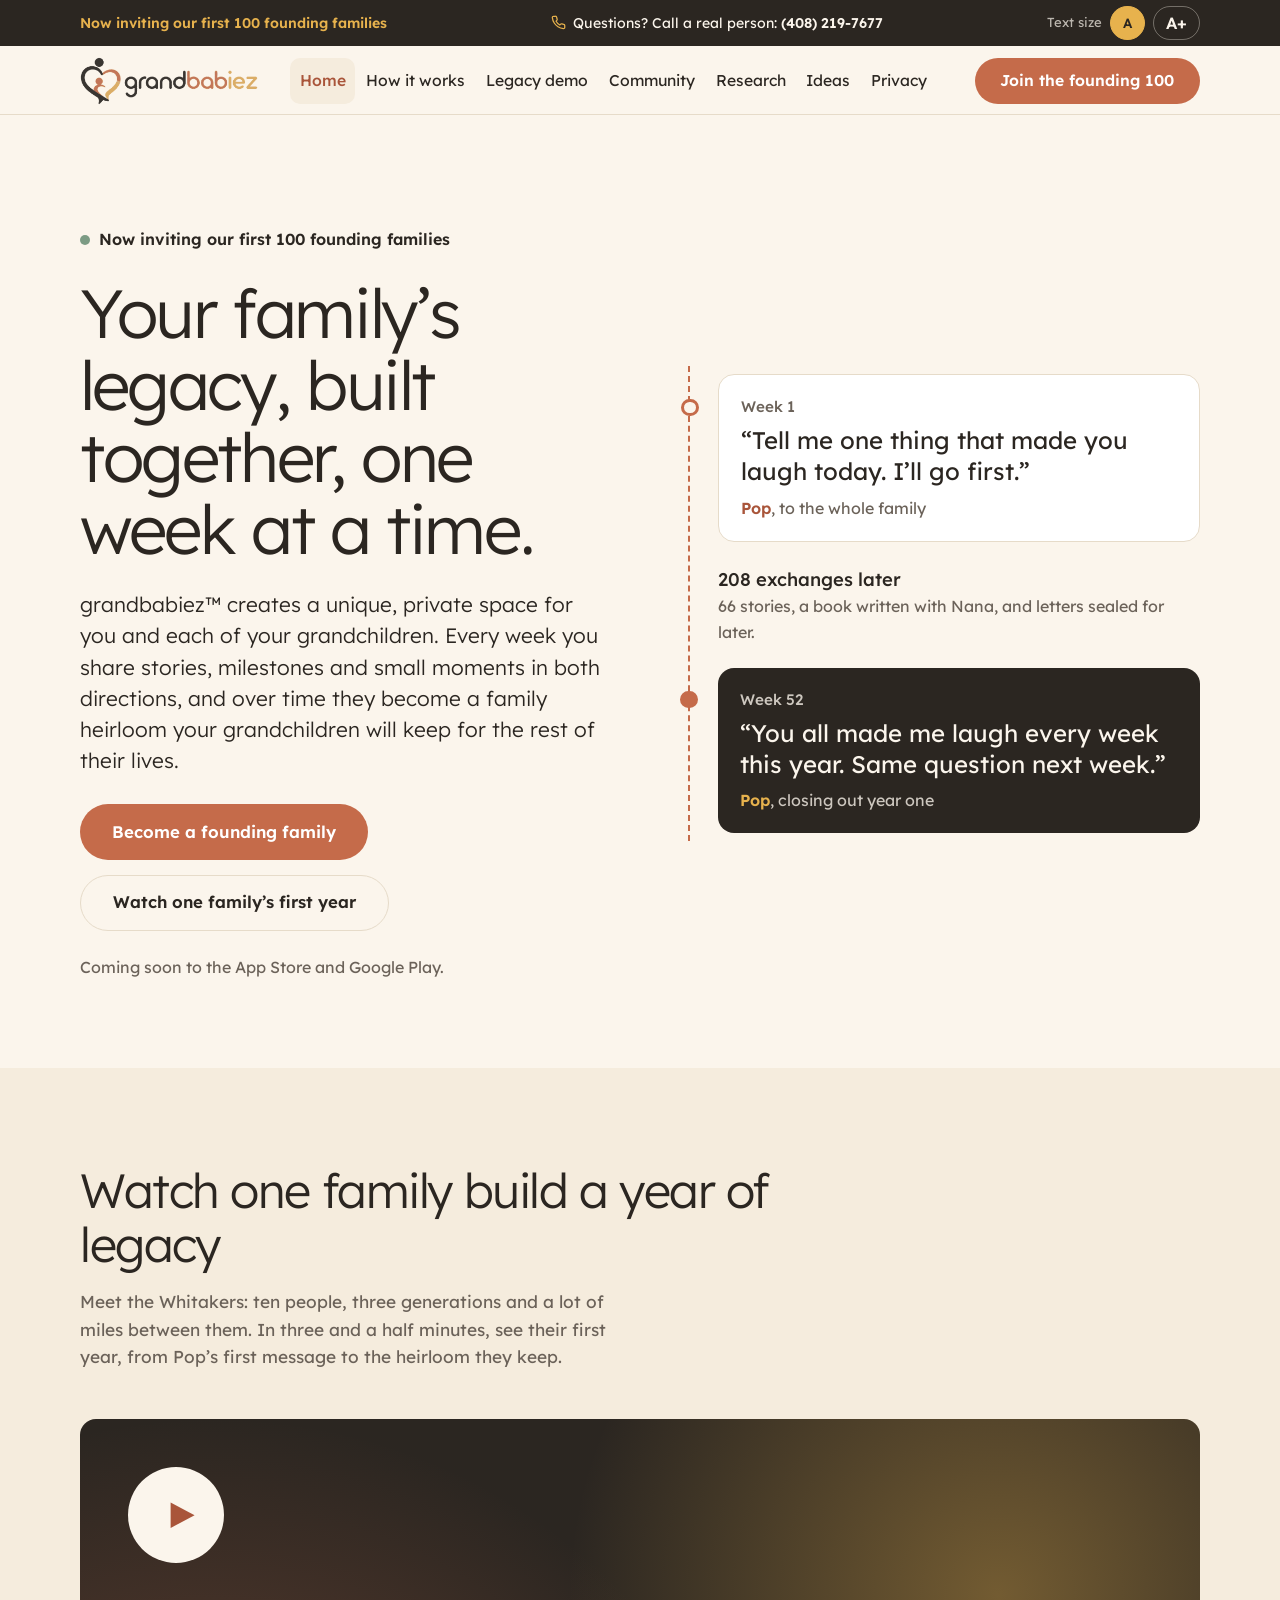
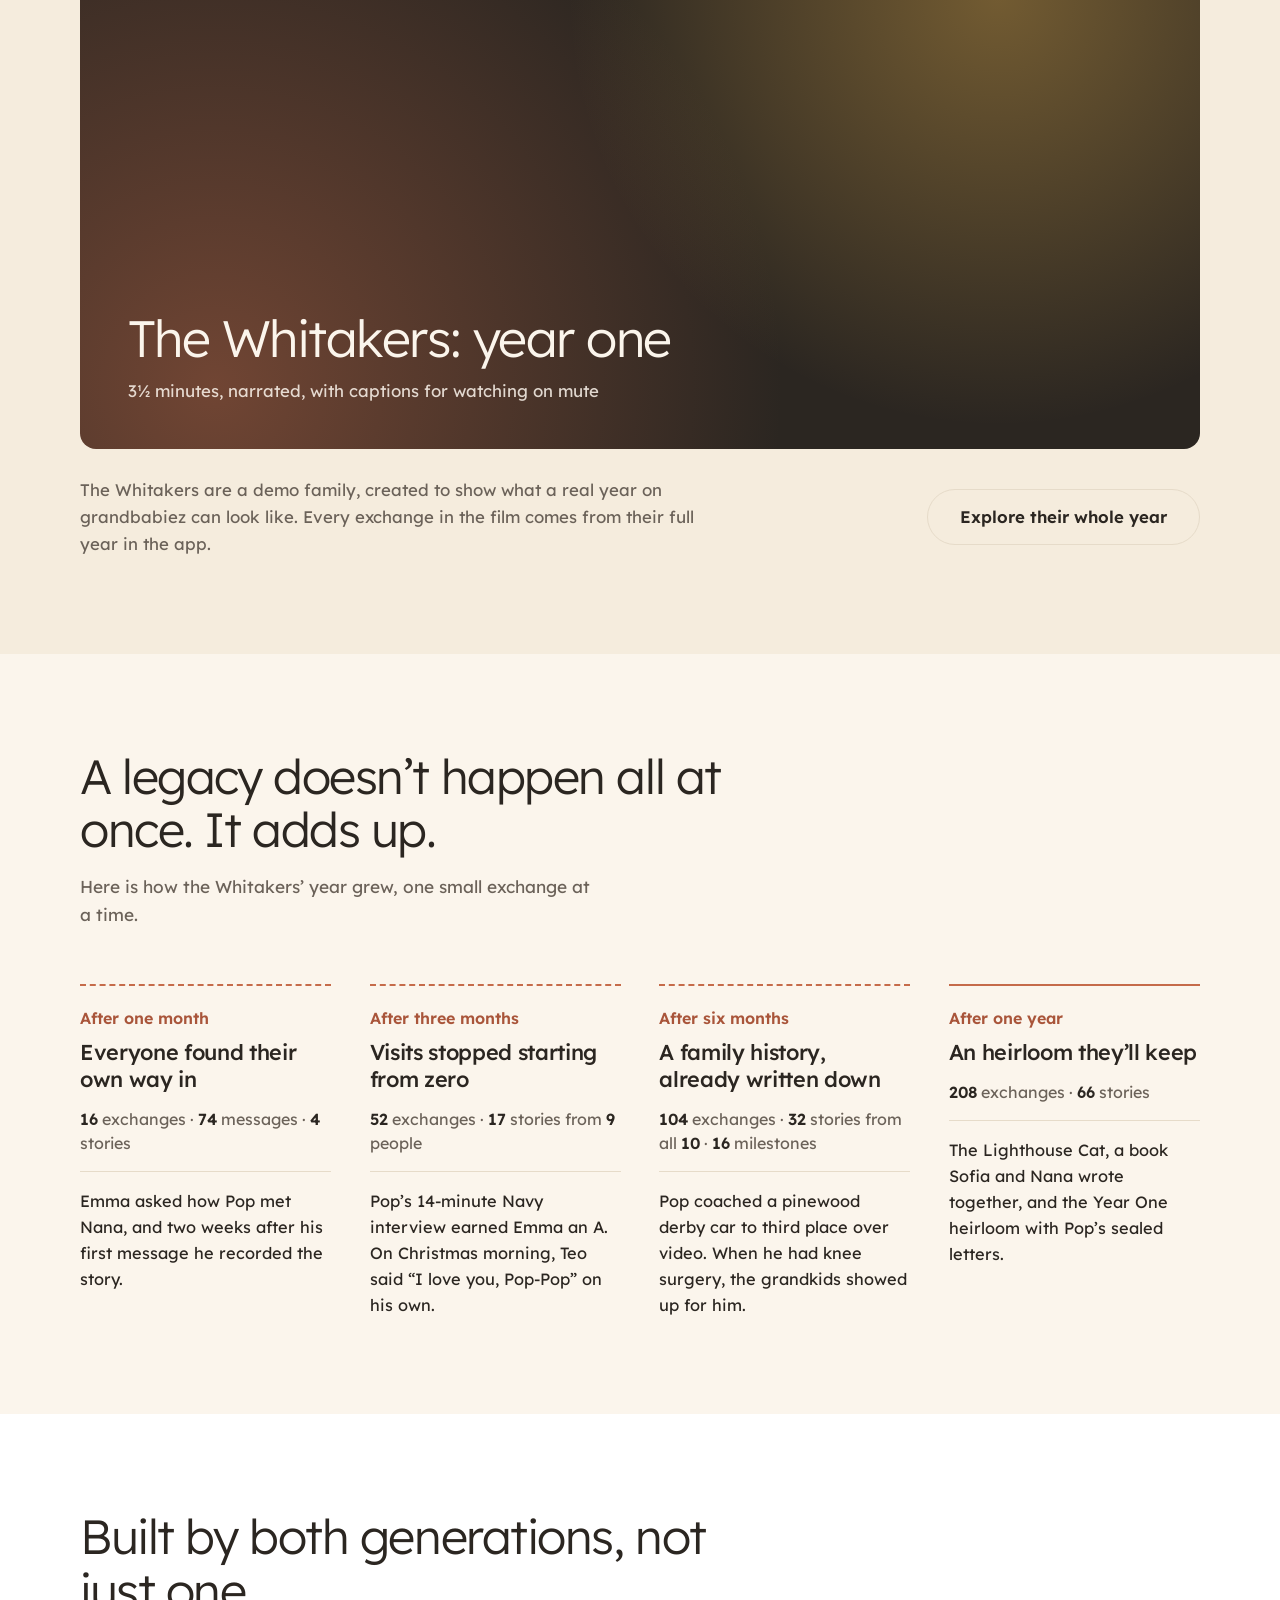
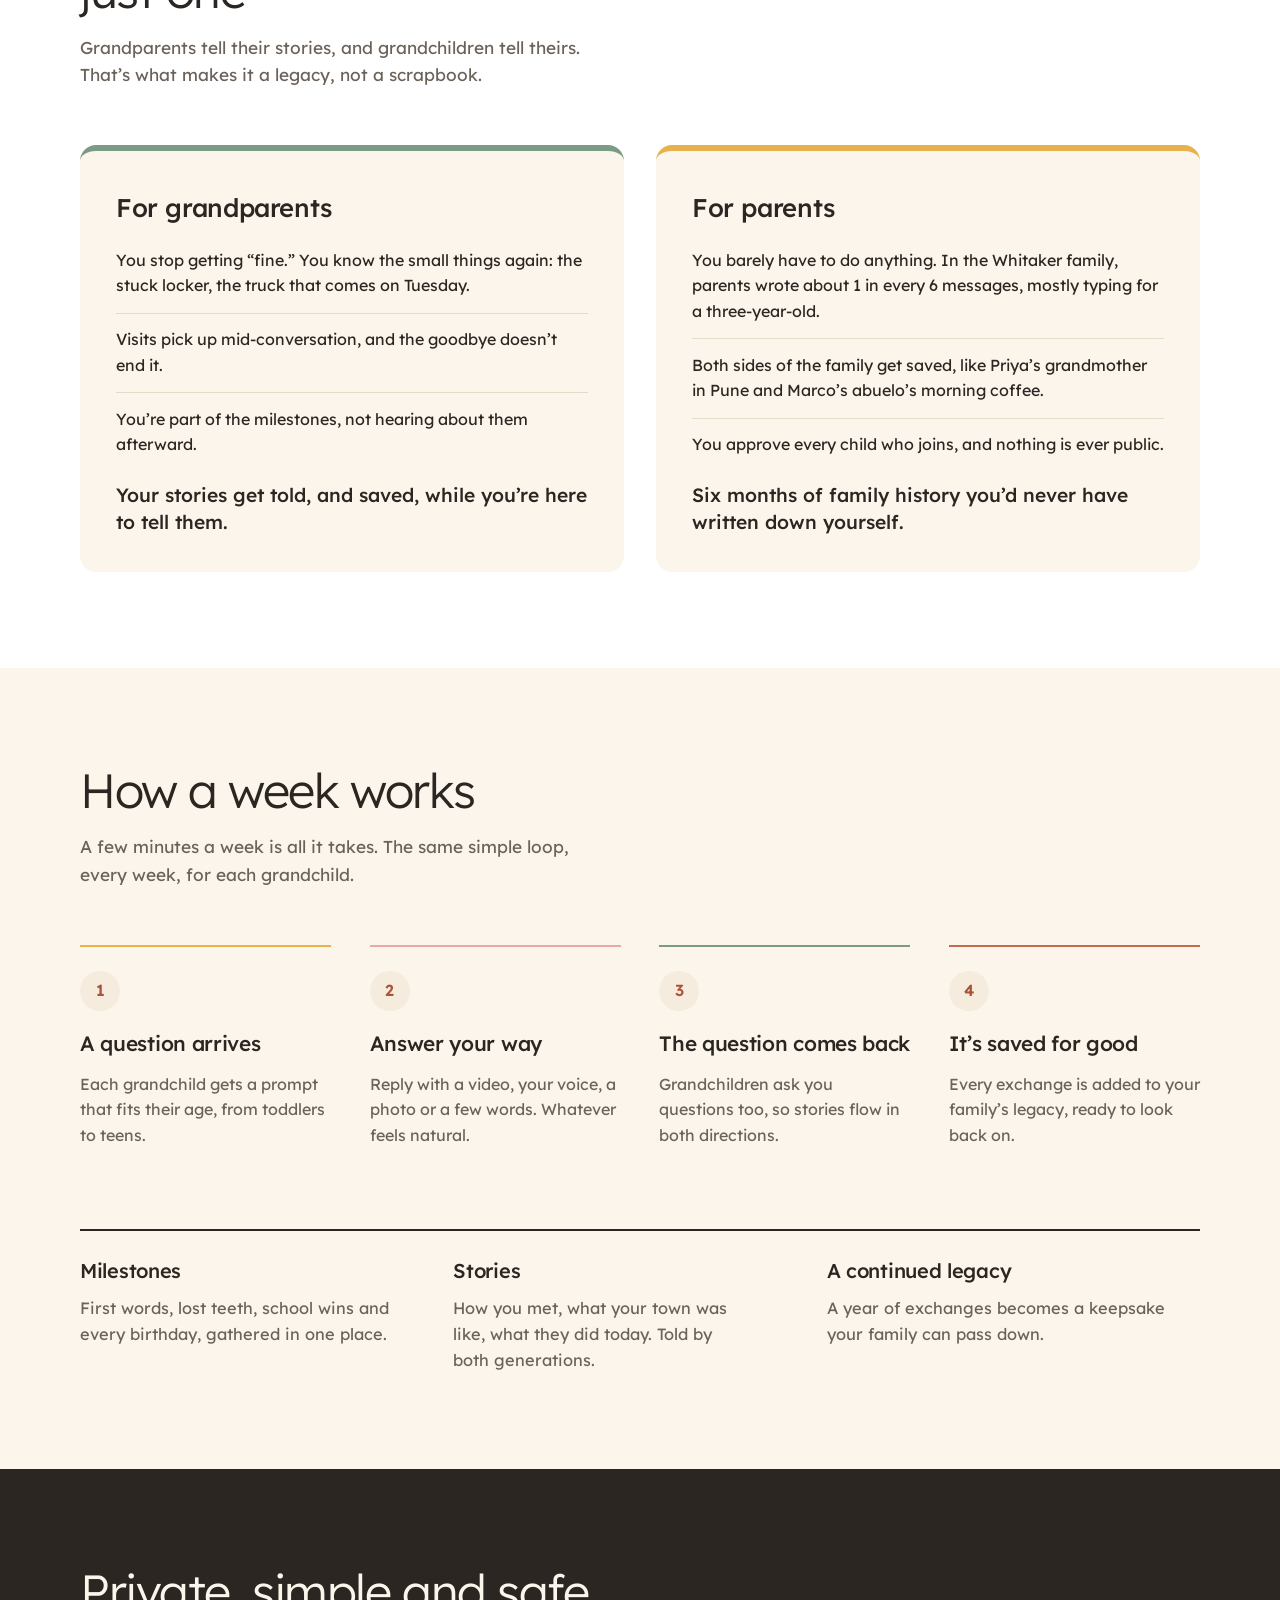
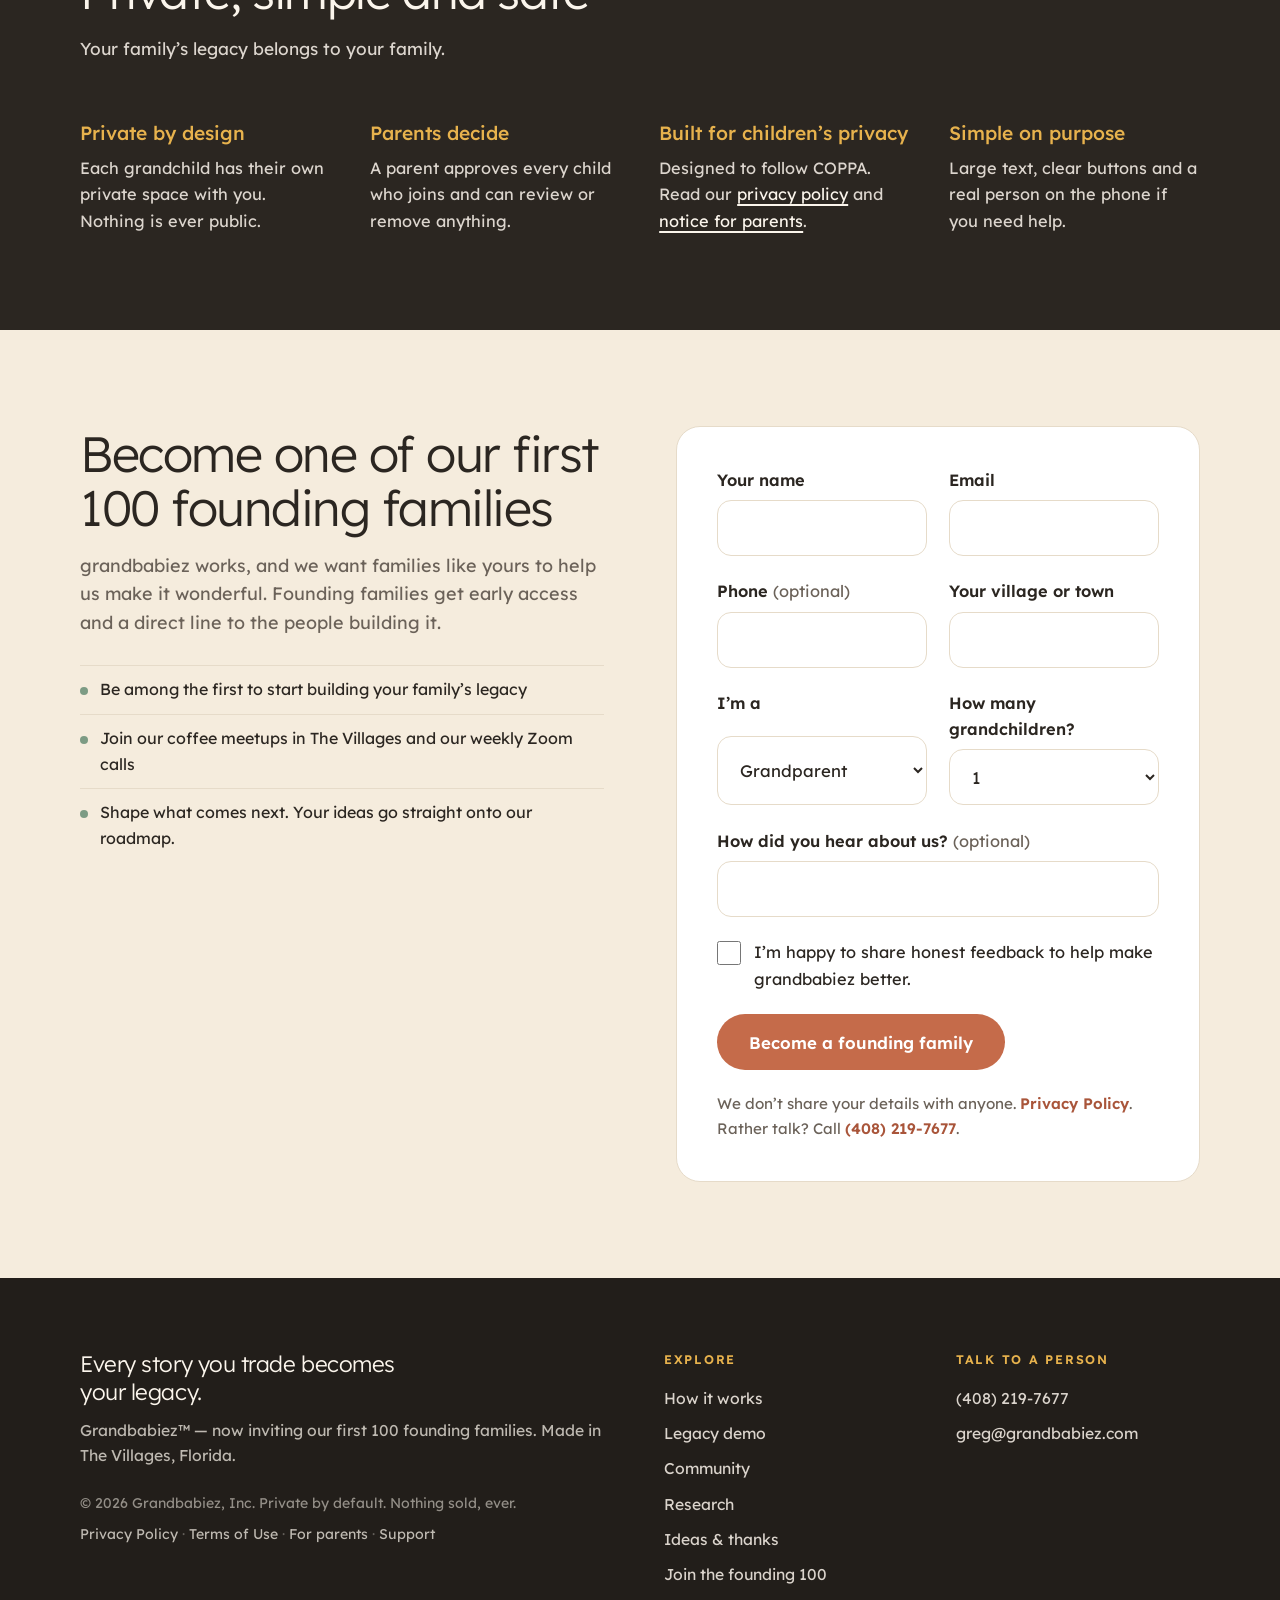
==== index.html @ a338abe7 "feat(homepage): adopt Greg's homepage content, add film embed and new founding form fields (#22, GB-" ====
<!DOCTYPE html>
<html lang="en">
<head>
<meta charset="utf-8">
<meta name="viewport" content="width=device-width, initial-scale=1">
<title>grandbabiez™ — A legacy you build together</title>
<meta name="description" content="grandbabiez creates a unique, private space for you and each of your grandchildren. Every week you share stories, milestones and small moments, and they become a family heirloom.">
<meta name="theme-color" content="#FBF5EC">
<link rel="icon" href="favicon.png" sizes="32x32" type="image/png">
<link rel="icon" href="icon-192.png" sizes="192x192" type="image/png">
<link rel="apple-touch-icon" href="apple-touch-icon.png">
<link rel="manifest" href="site.webmanifest">
<link rel="canonical" href="https://grandbabiez.com/">
<meta property="og:type" content="website">
<meta property="og:title" content="grandbabiez™ — A legacy you build together">
<meta property="og:description" content="grandbabiez creates a unique, private space for you and each of your grandchildren. Every week you share stories, milestones and small moments, and they become a family heirloom.">
<link rel="preconnect" href="https://fonts.googleapis.com">
<link rel="preconnect" href="https://fonts.gstatic.com" crossorigin>
<link href="https://fonts.googleapis.com/css2?family=Lexend+Deca:wght@300;400;500;600&display=swap" rel="stylesheet">
<link rel="stylesheet" href="styles.css">
</head>
<body>
<a class="skip" href="#main">Skip to content</a>
<div style="background:#FBF5EC; color:#2B2621; font-family:'Lexend Deca',system-ui,sans-serif; line-height:1.6;">

  <header style="position:sticky; top:0; z-index:40; background:#FBF5EC; border-bottom:1px solid #E6DBC9;">
  <div style="background:#2B2621; color:#FBF5EC;">
    <div style="max-width:78rem; margin:0 auto; padding:0.3rem clamp(1.25rem,5vw,4rem); display:flex; align-items:center; justify-content:space-between; gap:1rem; flex-wrap:wrap;">
      <span style="color:#E7B24D; font-weight:600; font-size:0.88rem;">Now inviting our first 100 founding families</span>
      <a class="striplink" href="tel:+14082197677" style="display:inline-flex; align-items:center; gap:0.45rem; min-height:36px; color:#FBF5EC; text-decoration:none; font-size:0.88rem;">
        <svg width="15" height="15" viewBox="0 0 24 24" fill="none" stroke="#E7B24D" stroke-width="2" stroke-linecap="round" stroke-linejoin="round" aria-hidden="true"><path d="M22 16.92v3a2 2 0 0 1-2.18 2 19.79 19.79 0 0 1-8.63-3.07 19.5 19.5 0 0 1-6-6 19.79 19.79 0 0 1-3.07-8.67A2 2 0 0 1 4.11 2h3a2 2 0 0 1 2 1.72c.127.96.361 1.903.7 2.81a2 2 0 0 1-.45 2.11L8.09 9.91a16 16 0 0 0 6 6l1.27-1.27a2 2 0 0 1 2.11-.45c.907.339 1.85.573 2.81.7A2 2 0 0 1 22 16.92z"></path></svg>
        <span style="white-space:nowrap;">Questions? Call a real person: <strong style="font-weight:600;">(408) 219-7677</strong></span>
      </a>
      <div style="display:flex; align-items:center; gap:0.5rem; flex-shrink:0;">
        <span style="font-size:0.82rem; color:rgba(251,245,236,.7); white-space:nowrap;">Text size</span>
        <button type="button" id="size-normal" class="sizebtn" aria-pressed="true" style="min-height:34px; padding:0.15rem 0.75rem; border-radius:999px; cursor:pointer; font-weight:600; font-size:0.84rem;">A</button>
        <button type="button" id="size-large" class="sizebtn" aria-pressed="false" style="min-height:34px; padding:0.15rem 0.75rem; border-radius:999px; cursor:pointer; font-weight:600; font-size:1.02rem;">A+</button>
      </div>
    </div>
  </div>
  <div style="max-width:78rem; margin:0 auto; padding:0.85rem clamp(1.25rem,5vw,4rem) 0.5rem; display:flex; align-items:center; justify-content:space-between; gap:1.25rem;">
    <a href="index.html" style="display:inline-flex; align-items:center; flex-shrink:0;">
      <img src="assets/logo.png" alt="Grandbabiez" width="660" height="178" style="height:48px; width:auto; display:block;">
    </a>
    <div style="display:flex; align-items:center; gap:0.6rem; flex-shrink:0;">
      <button type="button" id="menu-btn" aria-expanded="false" aria-controls="gb-nav" style="min-height:46px; padding:0.35rem 1.1rem; border-radius:999px; border:1.5px solid #E6DBC9; background:transparent; color:#2B2621; font-weight:600; font-size:0.92rem; cursor:pointer;">Menu</button>
      <a class="btn-primary" href="index.html#founding" style="display:inline-flex; align-items:center; min-height:46px; padding:0.5rem 1.6rem; border-radius:999px; background:#C56B4A; color:#fff; text-decoration:none; font-weight:600; font-size:0.98rem;">Join the founding 100</a>
    </div>
  </div>
  <div id="gb-navwrap" style="max-width:78rem; margin:0 auto; padding:0 clamp(1.25rem,5vw,4rem) 0.5rem;">
    <nav id="gb-nav" style="display:flex; align-items:center; gap:0.1rem; flex-wrap:wrap; margin-left:-0.8rem;">
        <a href="index.html" aria-current="page" class="navlink" style="display:inline-flex; align-items:center; min-height:46px; padding:0.4rem 0.8rem; text-decoration:none; font-size:0.98rem; border-radius:10px; white-space:nowrap; color:#A9553A; background:#F5ECDD; font-weight:500;">Home</a>
        <a href="index.html#how-it-works" class="navlink" style="display:inline-flex; align-items:center; min-height:46px; padding:0.4rem 0.8rem; text-decoration:none; font-size:0.98rem; border-radius:10px; white-space:nowrap; color:#2B2621; font-weight:400;">How it works</a>
        <a href="legacy-demo.html" class="navlink" style="display:inline-flex; align-items:center; min-height:46px; padding:0.4rem 0.8rem; text-decoration:none; font-size:0.98rem; border-radius:10px; white-space:nowrap; color:#2B2621; font-weight:400;">Legacy demo</a>
        <a href="community.html" class="navlink" style="display:inline-flex; align-items:center; min-height:46px; padding:0.4rem 0.8rem; text-decoration:none; font-size:0.98rem; border-radius:10px; white-space:nowrap; color:#2B2621; font-weight:400;">Community</a>
        <a href="research.html" class="navlink" style="display:inline-flex; align-items:center; min-height:46px; padding:0.4rem 0.8rem; text-decoration:none; font-size:0.98rem; border-radius:10px; white-space:nowrap; color:#2B2621; font-weight:400;">Research</a>
        <a href="ideas.html" class="navlink" style="display:inline-flex; align-items:center; min-height:46px; padding:0.4rem 0.8rem; text-decoration:none; font-size:0.98rem; border-radius:10px; white-space:nowrap; color:#2B2621; font-weight:400;">Ideas</a>
        <a href="privacy.html" class="navlink" style="display:inline-flex; align-items:center; min-height:46px; padding:0.4rem 0.8rem; text-decoration:none; font-size:0.98rem; border-radius:10px; white-space:nowrap; color:#2B2621; font-weight:400;">Privacy</a>
    </nav>
  </div>
</header>

  <main id="main">

    <section aria-labelledby="hero-title" style="max-width:78rem; margin:0 auto; padding:clamp(3.5rem,9vw,7rem) clamp(1.25rem,5vw,4rem) clamp(3rem,7vw,5.5rem);">
      <div style="display:grid; grid-template-columns:repeat(auto-fit,minmax(min(100%,20rem),1fr)); gap:clamp(2.5rem,6vw,5rem); align-items:center;">
        <div style="min-width:0;">
          <p style="display:flex; align-items:center; gap:0.6rem; margin:0 0 1.5rem; font-weight:600; font-size:1rem;"><span aria-hidden="true" style="flex:none; width:0.6rem; height:0.6rem; border-radius:999px; background:#7C9B84;"></span>Now inviting our first 100 founding families</p>
          <h1 id="hero-title" style="margin:0 0 1.5rem; font-weight:300; font-size:clamp(2.5rem,5.6vw,4.25rem); line-height:1.06; letter-spacing:-0.035em; max-width:16ch; text-wrap:balance;">Your family&rsquo;s legacy, built together, one week at a time.</h1>
          <p style="margin:0 0 1.75rem; font-size:clamp(1.1rem,1.9vw,1.3rem); font-weight:300; line-height:1.5; max-width:46ch; text-wrap:pretty;">grandbabiez&trade; creates a unique, private space for you and each of your grandchildren. Every week you share stories, milestones and small moments in both directions, and over time they become a family heirloom your grandchildren will keep for the rest of their lives.</p>
          <div style="display:flex; flex-wrap:wrap; gap:0.9rem;">
            <a href="#founding" style="display:inline-flex; align-items:center; justify-content:center; min-height:56px; padding:0.85rem 2rem; border-radius:999px; text-decoration:none; font-weight:600; font-size:1.05rem; background:#C56B4A; color:#fff; transition:background-color .2s ease;" class="hv1">Become a founding family</a>
            <a href="#film" style="display:inline-flex; align-items:center; justify-content:center; min-height:56px; padding:0.85rem 2rem; border-radius:999px; text-decoration:none; font-weight:600; font-size:1.05rem; background:transparent; color:#2B2621; border:1.5px solid #E6DBC9; transition:border-color .2s ease;" class="hv2">Watch one family&rsquo;s first year</a>
          </div>
          <p style="margin:1.5rem 0 0; font-size:1rem; color:#6B6259;">Coming soon to the App Store and Google Play.</p>
        </div>
        <div role="group" aria-label="The first and last messages of the Whitaker family&rsquo;s first year" style="min-width:0; margin-left:0.6rem; padding:0.5rem 0 0.5rem 1.75rem; border-left:2px dashed #C56B4A;">
          <div style="position:relative; background:#FFFFFF; border:1px solid #E6DBC9; border-radius:16px; padding:1.25rem 1.4rem;">
            <span aria-hidden="true" style="position:absolute; left:calc(-2.3rem - 1px); top:1.45rem; width:1.1rem; height:1.1rem; border-radius:999px; background:#FBF5EC; border:3px solid #C56B4A;"></span>
            <div style="font-size:0.95rem; font-weight:500; color:#6B6259;">Week 1</div>
            <q style="display:block; quotes:'\201C' '\201D'; margin:0.35rem 0 0.5rem; font-size:clamp(1.2rem,2.4vw,1.5rem); line-height:1.3;">Tell me one thing that made you laugh today. I&rsquo;ll go first.</q>
            <div style="font-size:1rem; color:#6B6259;"><b style="font-weight:600; color:#A9553A;">Pop</b>, to the whole family</div>
          </div>
          <div style="padding:1.4rem 0; font-size:1rem; color:#6B6259;">
            <strong style="display:block; font-weight:500; font-size:1.15rem; color:#2B2621;">208 exchanges later</strong>
            66 stories, a book written with Nana, and letters sealed for later.
          </div>
          <div style="position:relative; background:#2B2621; color:#FBF5EC; border-radius:16px; padding:1.25rem 1.4rem;">
            <span aria-hidden="true" style="position:absolute; left:calc(-2.3rem - 1px); top:1.45rem; width:1.1rem; height:1.1rem; border-radius:999px; background:#C56B4A; border:3px solid #C56B4A;"></span>
            <div style="font-size:0.95rem; font-weight:500; color:rgba(251,245,236,.78);">Week 52</div>
            <q style="display:block; quotes:'\201C' '\201D'; margin:0.35rem 0 0.5rem; font-size:clamp(1.2rem,2.4vw,1.5rem); line-height:1.3;">You all made me laugh every week this year. Same question next week.</q>
            <div style="font-size:1rem; color:rgba(251,245,236,.78);"><b style="font-weight:600; color:#E7B24D;">Pop</b>, closing out year one</div>
          </div>
        </div>
      </div>
    </section>

    <section id="film" aria-labelledby="film-title" style="background:#F5ECDD; scroll-margin-top:9rem;">
      <div style="max-width:78rem; margin:0 auto; padding:clamp(3.5rem,8vw,6rem) clamp(1.25rem,5vw,4rem);">
        <div style="max-width:44rem; margin-bottom:clamp(2rem,4vw,3rem);">
          <h2 id="film-title" style="margin:0 0 1rem; font-weight:300; font-size:clamp(2rem,4.2vw,3rem); line-height:1.12; letter-spacing:-0.03em; max-width:24ch;">Watch one family build a year of legacy</h2>
          <p style="margin:0; font-size:1.08rem; color:#6B6259; max-width:54ch; text-wrap:pretty;">Meet the Whitakers: ten people, three generations and a lot of miles between them. In three and a half minutes, see their first year, from Pop&rsquo;s first message to the heirloom they keep.</p>
        </div>
        <div id="film-player" style="min-width:0;">
          <button type="button" id="film-cover" data-video="FCdyJ8BH2yM" hidden aria-label="Play the film: The Whitakers: year one" style="display:flex; flex-direction:column; justify-content:flex-end; gap:0.9rem; width:100%; aspect-ratio:16/9; min-height:44px; padding:clamp(1.25rem,4vw,3rem); border:0; border-radius:16px; text-align:left; color:#FBF5EC; cursor:pointer; font-family:inherit; background:radial-gradient(circle at 82% 28%, rgba(231,178,77,.38), transparent 42%), radial-gradient(circle at 12% 90%, rgba(197,107,74,.45), transparent 50%), #2B2621;">
            <span aria-hidden="true" style="flex:none; display:grid; place-items:center; width:clamp(3.5rem,9vw,6rem); height:clamp(3.5rem,9vw,6rem); margin-bottom:auto; border-radius:999px; background:#FBF5EC;"><svg viewBox="0 0 24 24" style="width:40%; height:40%; margin-left:8%; display:block;"><path d="M6 4l15 8-15 8z" fill="#A9553A"/></svg></span>
            <span style="display:block; font-weight:300; font-size:clamp(1.6rem,4vw,3.2rem); line-height:1.05; letter-spacing:-0.03em; max-width:20ch;">The Whitakers: year one</span>
            <span style="display:block; font-size:1.05rem; color:rgba(251,245,236,.85);">3&frac12; minutes, narrated, with captions for watching on mute</span>
          </button>
          <noscript><a href="https://youtu.be/FCdyJ8BH2yM" target="_blank" rel="noopener noreferrer" style="display:inline-flex; align-items:center; justify-content:center; min-height:56px; padding:0.85rem 2rem; border-radius:999px; text-decoration:none; font-weight:600; font-size:1.05rem; background:#C56B4A; color:#fff;">Watch on YouTube</a></noscript>
        </div>
        <div style="margin-top:1.75rem; display:flex; flex-wrap:wrap; gap:1rem 2.5rem; justify-content:space-between; align-items:center;">
          <p style="margin:0; flex:1 1 20rem; min-width:0; color:#6B6259; max-width:40rem; font-size:1.05rem; text-wrap:pretty;">The Whitakers are a demo family, created to show what a real year on grandbabiez can look like. Every exchange in the film comes from their full year in the app.</p>
          <a href="legacy-demo.html" style="display:inline-flex; align-items:center; justify-content:center; min-height:56px; padding:0.85rem 2rem; border-radius:999px; text-decoration:none; font-weight:600; font-size:1.05rem; background:transparent; color:#2B2621; border:1.5px solid #E6DBC9; transition:border-color .2s ease;" class="hv2">Explore their whole year</a>
        </div>
      </div>
    </section>

    <section aria-labelledby="year-title">
      <div style="max-width:78rem; margin:0 auto; padding:clamp(3.5rem,8vw,6rem) clamp(1.25rem,5vw,4rem);">
        <div style="max-width:44rem; margin-bottom:clamp(2.5rem,5vw,3.5rem);">
          <h2 id="year-title" style="margin:0 0 1rem; font-weight:300; font-size:clamp(2rem,4.2vw,3rem); line-height:1.12; letter-spacing:-0.03em; max-width:24ch;">A legacy doesn&rsquo;t happen all at once. It adds up.</h2>
          <p style="margin:0; font-size:1.08rem; color:#6B6259; max-width:54ch; text-wrap:pretty;">Here is how the Whitakers&rsquo; year grew, one small exchange at a time.</p>
        </div>
        <ol role="list" style="list-style:none; margin:0; padding:0; display:grid; grid-template-columns:repeat(auto-fit,minmax(min(100%,14rem),1fr)); gap:clamp(1.75rem,3vw,2.5rem) clamp(1.5rem,3vw,2.5rem);">
          <li style="min-width:0; border-top:2px dashed #C56B4A; padding-top:1.25rem;">
            <div style="font-weight:600; font-size:1rem; color:#A9553A;">After one month</div>
            <h3 style="margin:0.4rem 0 0; font-weight:500; font-size:1.35rem; line-height:1.25; letter-spacing:-0.015em;">Everyone found their own way in</h3>
            <p style="margin:0.9rem 0 0; font-size:1rem; line-height:1.5; color:#6B6259;"><b style="font-weight:600; color:#2B2621;">16</b> exchanges &middot; <b style="font-weight:600; color:#2B2621;">74</b> messages &middot; <b style="font-weight:600; color:#2B2621;">4</b> stories</p>
            <p style="margin:1rem 0 0; padding-top:1rem; border-top:1px solid #E6DBC9; font-size:1.02rem;">Emma asked how Pop met Nana, and two weeks after his first message he recorded the story.</p>
          </li>
          <li style="min-width:0; border-top:2px dashed #C56B4A; padding-top:1.25rem;">
            <div style="font-weight:600; font-size:1rem; color:#A9553A;">After three months</div>
            <h3 style="margin:0.4rem 0 0; font-weight:500; font-size:1.35rem; line-height:1.25; letter-spacing:-0.015em;">Visits stopped starting from zero</h3>
            <p style="margin:0.9rem 0 0; font-size:1rem; line-height:1.5; color:#6B6259;"><b style="font-weight:600; color:#2B2621;">52</b> exchanges &middot; <b style="font-weight:600; color:#2B2621;">17</b> stories from <b style="font-weight:600; color:#2B2621;">9</b> people</p>
            <p style="margin:1rem 0 0; padding-top:1rem; border-top:1px solid #E6DBC9; font-size:1.02rem;">Pop&rsquo;s 14-minute Navy interview earned Emma an A. On Christmas morning, Teo said &ldquo;I love you, Pop-Pop&rdquo; on his own.</p>
          </li>
          <li style="min-width:0; border-top:2px dashed #C56B4A; padding-top:1.25rem;">
            <div style="font-weight:600; font-size:1rem; color:#A9553A;">After six months</div>
            <h3 style="margin:0.4rem 0 0; font-weight:500; font-size:1.35rem; line-height:1.25; letter-spacing:-0.015em;">A family history, already written down</h3>
            <p style="margin:0.9rem 0 0; font-size:1rem; line-height:1.5; color:#6B6259;"><b style="font-weight:600; color:#2B2621;">104</b> exchanges &middot; <b style="font-weight:600; color:#2B2621;">32</b> stories from all <b style="font-weight:600; color:#2B2621;">10</b> &middot; <b style="font-weight:600; color:#2B2621;">16</b> milestones</p>
            <p style="margin:1rem 0 0; padding-top:1rem; border-top:1px solid #E6DBC9; font-size:1.02rem;">Pop coached a pinewood derby car to third place over video. When he had knee surgery, the grandkids showed up for him.</p>
          </li>
          <li style="min-width:0; border-top:2px solid #C56B4A; padding-top:1.25rem;">
            <div style="font-weight:600; font-size:1rem; color:#A9553A;">After one year</div>
            <h3 style="margin:0.4rem 0 0; font-weight:500; font-size:1.35rem; line-height:1.25; letter-spacing:-0.015em;">An heirloom they&rsquo;ll keep</h3>
            <p style="margin:0.9rem 0 0; font-size:1rem; line-height:1.5; color:#6B6259;"><b style="font-weight:600; color:#2B2621;">208</b> exchanges &middot; <b style="font-weight:600; color:#2B2621;">66</b> stories</p>
            <p style="margin:1rem 0 0; padding-top:1rem; border-top:1px solid #E6DBC9; font-size:1.02rem;">The Lighthouse Cat, a book Sofia and Nana wrote together, and the Year One heirloom with Pop&rsquo;s sealed letters.</p>
          </li>
        </ol>
      </div>
    </section>

    <section aria-labelledby="together-title" style="background:#FFFFFF;">
      <div style="max-width:78rem; margin:0 auto; padding:clamp(3.5rem,8vw,6rem) clamp(1.25rem,5vw,4rem);">
        <div style="max-width:44rem; margin-bottom:clamp(2.5rem,5vw,3.5rem);">
          <h2 id="together-title" style="margin:0 0 1rem; font-weight:300; font-size:clamp(2rem,4.2vw,3rem); line-height:1.12; letter-spacing:-0.03em; max-width:24ch;">Built by both generations, not just one</h2>
          <p style="margin:0; font-size:1.08rem; color:#6B6259; max-width:54ch; text-wrap:pretty;">Grandparents tell their stories, and grandchildren tell theirs. That&rsquo;s what makes it a legacy, not a scrapbook.</p>
        </div>
        <div style="display:grid; grid-template-columns:repeat(auto-fit,minmax(min(100%,22rem),1fr)); gap:clamp(1.25rem,3vw,2rem);">
          <div style="min-width:0; background:#FBF5EC; border-radius:16px; border-top:6px solid #7C9B84; padding:clamp(1.5rem,3vw,2.25rem);">
            <h3 style="margin:0; font-weight:500; font-size:1.6rem; letter-spacing:-0.015em;">For grandparents</h3>
            <ul style="list-style:none; margin:1.25rem 0 0; padding:0;">
              <li style="padding:0 0 0.85rem;">You stop getting &ldquo;fine.&rdquo; You know the small things again: the stuck locker, the truck that comes on Tuesday.</li>
              <li style="padding:0.85rem 0; border-top:1px solid #E6DBC9;">Visits pick up mid-conversation, and the goodbye doesn&rsquo;t end it.</li>
              <li style="padding:0.85rem 0 0; border-top:1px solid #E6DBC9;">You&rsquo;re part of the milestones, not hearing about them afterward.</li>
            </ul>
            <p style="margin:1.5rem 0 0; font-weight:500; font-size:1.2rem; line-height:1.4;">Your stories get told, and saved, while you&rsquo;re here to tell them.</p>
          </div>
          <div style="min-width:0; background:#FBF5EC; border-radius:16px; border-top:6px solid #E7B24D; padding:clamp(1.5rem,3vw,2.25rem);">
            <h3 style="margin:0; font-weight:500; font-size:1.6rem; letter-spacing:-0.015em;">For parents</h3>
            <ul style="list-style:none; margin:1.25rem 0 0; padding:0;">
              <li style="padding:0 0 0.85rem;">You barely have to do anything. In the Whitaker family, parents wrote about 1 in every 6 messages, mostly typing for a three-year-old.</li>
              <li style="padding:0.85rem 0; border-top:1px solid #E6DBC9;">Both sides of the family get saved, like Priya&rsquo;s grandmother in Pune and Marco&rsquo;s abuelo&rsquo;s morning coffee.</li>
              <li style="padding:0.85rem 0 0; border-top:1px solid #E6DBC9;">You approve every child who joins, and nothing is ever public.</li>
            </ul>
            <p style="margin:1.5rem 0 0; font-weight:500; font-size:1.2rem; line-height:1.4;">Six months of family history you&rsquo;d never have written down yourself.</p>
          </div>
        </div>
      </div>
    </section>

    <section id="how-it-works" aria-labelledby="how-title" style="scroll-margin-top:9rem;">
      <div style="max-width:78rem; margin:0 auto; padding:clamp(3.5rem,8vw,6rem) clamp(1.25rem,5vw,4rem);">
        <div style="max-width:44rem; margin-bottom:clamp(2.5rem,5vw,3.5rem);">
          <h2 id="how-title" style="margin:0 0 1rem; font-weight:300; font-size:clamp(2rem,4.2vw,3rem); line-height:1.12; letter-spacing:-0.03em; max-width:24ch;">How a week works</h2>
          <p style="margin:0; font-size:1.08rem; color:#6B6259; max-width:54ch; text-wrap:pretty;">A few minutes a week is all it takes. The same simple loop, every week, for each grandchild.</p>
        </div>
        <ol role="list" style="list-style:none; margin:0; padding:0; display:grid; grid-template-columns:repeat(auto-fit,minmax(min(100%,14rem),1fr)); gap:clamp(1.5rem,3vw,2.5rem);">
          <li style="border-top:2px solid #E7B24D; padding:1.5rem 0;">
            <span aria-hidden="true" style="display:inline-flex; align-items:center; justify-content:center; width:2.5rem; height:2.5rem; margin-bottom:1rem; border-radius:999px; background:#F5ECDD; color:#A9553A; font-weight:600;">1</span>
            <h3 style="margin:0 0 0.75rem; font-weight:500; font-size:1.3rem; letter-spacing:-0.015em;">A question arrives</h3>
            <p style="margin:0; color:#6B6259; font-size:1rem; text-wrap:pretty;">Each grandchild gets a prompt that fits their age, from toddlers to teens.</p>
          </li>
          <li style="border-top:2px solid #E7A9A0; padding:1.5rem 0;">
            <span aria-hidden="true" style="display:inline-flex; align-items:center; justify-content:center; width:2.5rem; height:2.5rem; margin-bottom:1rem; border-radius:999px; background:#F5ECDD; color:#A9553A; font-weight:600;">2</span>
            <h3 style="margin:0 0 0.75rem; font-weight:500; font-size:1.3rem; letter-spacing:-0.015em;">Answer your way</h3>
            <p style="margin:0; color:#6B6259; font-size:1rem; text-wrap:pretty;">Reply with a video, your voice, a photo or a few words. Whatever feels natural.</p>
          </li>
          <li style="border-top:2px solid #7C9B84; padding:1.5rem 0;">
            <span aria-hidden="true" style="display:inline-flex; align-items:center; justify-content:center; width:2.5rem; height:2.5rem; margin-bottom:1rem; border-radius:999px; background:#F5ECDD; color:#A9553A; font-weight:600;">3</span>
            <h3 style="margin:0 0 0.75rem; font-weight:500; font-size:1.3rem; letter-spacing:-0.015em;">The question comes back</h3>
            <p style="margin:0; color:#6B6259; font-size:1rem; text-wrap:pretty;">Grandchildren ask you questions too, so stories flow in both directions.</p>
          </li>
          <li style="border-top:2px solid #C56B4A; padding:1.5rem 0;">
            <span aria-hidden="true" style="display:inline-flex; align-items:center; justify-content:center; width:2.5rem; height:2.5rem; margin-bottom:1rem; border-radius:999px; background:#F5ECDD; color:#A9553A; font-weight:600;">4</span>
            <h3 style="margin:0 0 0.75rem; font-weight:500; font-size:1.3rem; letter-spacing:-0.015em;">It&rsquo;s saved for good</h3>
            <p style="margin:0; color:#6B6259; font-size:1rem; text-wrap:pretty;">Every exchange is added to your family&rsquo;s legacy, ready to look back on.</p>
          </li>
        </ol>
        <div style="display:grid; grid-template-columns:repeat(auto-fit,minmax(min(100%,16rem),1fr)); gap:0; margin-top:clamp(2.5rem,5vw,3.5rem); border-top:2px solid #2B2621;">
          <div style="padding:1.5rem 1.5rem 0 0; min-width:0;"><h3 style="margin:0; font-weight:500; font-size:1.25rem; letter-spacing:-0.015em;">Milestones</h3><p style="margin:0.5rem 0 0; color:#6B6259; font-size:1.02rem; text-wrap:pretty;">First words, lost teeth, school wins and every birthday, gathered in one place.</p></div>
          <div style="padding:1.5rem 1.5rem 0 0; min-width:0;"><h3 style="margin:0; font-weight:500; font-size:1.25rem; letter-spacing:-0.015em;">Stories</h3><p style="margin:0.5rem 0 0; color:#6B6259; font-size:1.02rem; text-wrap:pretty;">How you met, what your town was like, what they did today. Told by both generations.</p></div>
          <div style="padding:1.5rem 1.5rem 0 0; min-width:0;"><h3 style="margin:0; font-weight:500; font-size:1.25rem; letter-spacing:-0.015em;">A continued legacy</h3><p style="margin:0.5rem 0 0; color:#6B6259; font-size:1.02rem; text-wrap:pretty;">A year of exchanges becomes a keepsake your family can pass down.</p></div>
        </div>
      </div>
    </section>

    <section aria-labelledby="promise-title" style="background:#2B2621; color:#FBF5EC;">
      <div style="max-width:78rem; margin:0 auto; padding:clamp(3.5rem,8vw,6rem) clamp(1.25rem,5vw,4rem);">
        <div style="max-width:44rem; margin-bottom:clamp(2.5rem,5vw,3.5rem);">
          <h2 id="promise-title" style="margin:0 0 1rem; font-weight:300; font-size:clamp(2rem,4.2vw,3rem); line-height:1.12; letter-spacing:-0.03em; max-width:24ch;">Private, simple and safe</h2>
          <p style="margin:0; font-size:1.08rem; color:rgba(251,245,236,.85); max-width:54ch; text-wrap:pretty;">Your family&rsquo;s legacy belongs to your family.</p>
        </div>
        <ul role="list" style="list-style:none; margin:0; padding:0; display:grid; grid-template-columns:repeat(auto-fit,minmax(min(100%,14rem),1fr)); gap:clamp(1.75rem,3vw,2.5rem);">
          <li style="min-width:0; color:rgba(251,245,236,.85); font-size:1.02rem;"><b style="display:block; margin-bottom:0.4rem; font-weight:500; font-size:1.2rem; color:#E7B24D;">Private by design</b>Each grandchild has their own private space with you. Nothing is ever public.</li>
          <li style="min-width:0; color:rgba(251,245,236,.85); font-size:1.02rem;"><b style="display:block; margin-bottom:0.4rem; font-weight:500; font-size:1.2rem; color:#E7B24D;">Parents decide</b>A parent approves every child who joins and can review or remove anything.</li>
          <li style="min-width:0; color:rgba(251,245,236,.85); font-size:1.02rem;"><b style="display:block; margin-bottom:0.4rem; font-weight:500; font-size:1.2rem; color:#E7B24D;">Built for children&rsquo;s privacy</b>Designed to follow COPPA. Read our <a href="privacy.html" class="hv5" style="color:#FBF5EC; text-decoration:underline; text-decoration-thickness:2px; text-underline-offset:4px;">privacy policy</a> and <a href="parent-notice.html" class="hv5" style="color:#FBF5EC; text-decoration:underline; text-decoration-thickness:2px; text-underline-offset:4px;">notice for parents</a>.</li>
          <li style="min-width:0; color:rgba(251,245,236,.85); font-size:1.02rem;"><b style="display:block; margin-bottom:0.4rem; font-weight:500; font-size:1.2rem; color:#E7B24D;">Simple on purpose</b>Large text, clear buttons and a real person on the phone if you need help.</li>
        </ul>
      </div>
    </section>

    <section id="founding" aria-labelledby="founding-title" style="background:#F5ECDD; scroll-margin-top:9rem;">
      <div style="max-width:78rem; margin:0 auto; padding:clamp(3.5rem,8vw,6rem) clamp(1.25rem,5vw,4rem);">
        <div style="display:grid; grid-template-columns:repeat(auto-fit,minmax(min(100%,22rem),1fr)); gap:clamp(2.5rem,6vw,4.5rem); align-items:start;">
          <div style="min-width:0;">
            <h2 id="founding-title" style="margin:0 0 1rem; font-weight:300; font-size:clamp(2rem,4.6vw,3.1rem); line-height:1.1; letter-spacing:-0.03em; max-width:20ch;">Become one of our first 100 founding families</h2>
            <p style="margin:0 0 1.75rem; font-size:1.12rem; color:#6B6259; max-width:52ch; text-wrap:pretty;">grandbabiez works, and we want families like yours to help us make it wonderful. Founding families get early access and a direct line to the people building it.</p>
            <ul role="list" style="list-style:none; margin:0; padding:0; display:grid; gap:0.7rem; max-width:34rem;">
              <li style="display:grid; grid-template-columns:auto 1fr; gap:0.75rem; align-items:start; padding-top:0.7rem; border-top:1px solid #E6DBC9;"><span aria-hidden="true" style="width:8px; height:8px; border-radius:999px; background:#7C9B84; margin-top:0.6rem;"></span>Be among the first to start building your family&rsquo;s legacy</li>
              <li style="display:grid; grid-template-columns:auto 1fr; gap:0.75rem; align-items:start; padding-top:0.7rem; border-top:1px solid #E6DBC9;"><span aria-hidden="true" style="width:8px; height:8px; border-radius:999px; background:#7C9B84; margin-top:0.6rem;"></span>Join our coffee meetups in The Villages and our weekly Zoom calls</li>
              <li style="display:grid; grid-template-columns:auto 1fr; gap:0.75rem; align-items:start; padding-top:0.7rem; border-top:1px solid #E6DBC9;"><span aria-hidden="true" style="width:8px; height:8px; border-radius:999px; background:#7C9B84; margin-top:0.6rem;"></span>Shape what comes next. Your ideas go straight onto our roadmap.</li>
            </ul>
          </div>
          <div style="min-width:0; background:#FFFFFF; border:1px solid #E6DBC9; border-radius:24px; padding:clamp(1.5rem,3.5vw,2.5rem);">
            <form id="join-form" action="https://formspree.io/f/xzdnwgpb" method="POST" novalidate style="display:grid; gap:1.4rem;">
              <input type="hidden" name="_subject" value="Grandbabiez — founding family (first 100) sign-up">
              <input type="hidden" name="signup_type" value="Founding 100 early adopter">
              <div style="display:grid; grid-template-columns:repeat(auto-fit,minmax(min(100%,12rem),1fr)); gap:1.4rem;">
                <div style="display:grid; gap:0.45rem; min-width:0;">
                  <label for="name" style="font-weight:600; font-size:1.02rem;">Your name</label>
                  <input id="name" name="name" type="text" autocomplete="name" required style="font-family:'Lexend Deca',sans-serif; font-size:1.05rem; color:#2B2621; min-height:56px; padding:0.8rem 1.1rem; border-radius:14px; border:1.5px solid #E6DBC9; background:#FFFFFF; width:100%;">
                </div>
                <div style="display:grid; gap:0.45rem; min-width:0;">
                  <label for="email" style="font-weight:600; font-size:1.02rem;">Email</label>
                  <input id="email" name="email" type="email" autocomplete="email" required style="font-family:'Lexend Deca',sans-serif; font-size:1.05rem; color:#2B2621; min-height:56px; padding:0.8rem 1.1rem; border-radius:14px; border:1.5px solid #E6DBC9; background:#FFFFFF; width:100%;">
                </div>
              </div>
              <div style="display:grid; grid-template-columns:repeat(auto-fit,minmax(min(100%,12rem),1fr)); gap:1.4rem;">
                <div style="display:grid; gap:0.45rem; min-width:0;">
                  <label for="phone" style="font-weight:600; font-size:1.02rem;">Phone <span style="font-weight:400; color:#6B6259;">(optional)</span></label>
                  <input id="phone" name="phone" type="tel" autocomplete="tel" style="font-family:'Lexend Deca',sans-serif; font-size:1.05rem; color:#2B2621; min-height:56px; padding:0.8rem 1.1rem; border-radius:14px; border:1.5px solid #E6DBC9; background:#FFFFFF; width:100%;">
                </div>
                <div style="display:grid; gap:0.45rem; min-width:0;">
                  <label for="town" style="font-weight:600; font-size:1.02rem;">Your village or town</label>
                  <input id="town" name="village_or_town" type="text" autocomplete="address-level2" style="font-family:'Lexend Deca',sans-serif; font-size:1.05rem; color:#2B2621; min-height:56px; padding:0.8rem 1.1rem; border-radius:14px; border:1.5px solid #E6DBC9; background:#FFFFFF; width:100%;">
                </div>
              </div>
              <div style="display:grid; grid-template-columns:repeat(auto-fit,minmax(min(100%,12rem),1fr)); gap:1.4rem;">
                <div style="display:grid; gap:0.45rem; min-width:0;">
                  <label for="role" style="font-weight:600; font-size:1.02rem;">I&rsquo;m a</label>
                  <select id="role" name="role" style="font-family:'Lexend Deca',sans-serif; font-size:1.05rem; color:#2B2621; min-height:56px; padding:0.8rem 1.1rem; border-radius:14px; border:1.5px solid #E6DBC9; background:#FFFFFF; width:100%;">
                    <option>Grandparent</option>
                    <option>Parent</option>
                    <option>Other family member</option>
                  </select>
                </div>
                <div style="display:grid; gap:0.45rem; min-width:0;">
                  <label for="kids" style="font-weight:600; font-size:1.02rem;">How many grandchildren?</label>
                  <select id="kids" name="grandchildren" style="font-family:'Lexend Deca',sans-serif; font-size:1.05rem; color:#2B2621; min-height:56px; padding:0.8rem 1.1rem; border-radius:14px; border:1.5px solid #E6DBC9; background:#FFFFFF; width:100%;">
                    <option>1</option><option>2</option><option>3</option><option>4</option><option>5 or more</option><option>Not applicable</option>
                  </select>
                </div>
              </div>
              <div style="display:grid; gap:0.45rem; min-width:0;">
                <label for="heard" style="font-weight:600; font-size:1.02rem;">How did you hear about us? <span style="font-weight:400; color:#6B6259;">(optional)</span></label>
                <input id="heard" name="heard_about_us" type="text" style="font-family:'Lexend Deca',sans-serif; font-size:1.05rem; color:#2B2621; min-height:56px; padding:0.8rem 1.1rem; border-radius:14px; border:1.5px solid #E6DBC9; background:#FFFFFF; width:100%;">
              </div>
              <label for="feedback" style="display:flex; gap:0.8rem; align-items:flex-start; min-height:44px; font-size:1.02rem; cursor:pointer;"><input id="feedback" type="checkbox" name="feedback_commitment" value="Yes" required style="flex:none; width:1.5rem; height:1.5rem; margin:0.1rem 0 0; accent-color:#C56B4A;"><span>I&rsquo;m happy to share honest feedback to help make grandbabiez better.</span></label>
              <div>
                <button type="submit" style="display:inline-flex; align-items:center; justify-content:center; min-height:56px; padding:0.85rem 2rem; border-radius:999px; background:#C56B4A; color:#fff; border:0; font-family:'Lexend Deca',sans-serif; font-weight:600; font-size:1.05rem; cursor:pointer;" class="hv1">Become a founding family</button>
              </div>
              <div id="join-error-wrap" hidden>
                <p role="alert" style="margin:0; font-size:0.98rem; color:#A9553A; font-weight:600;"></p>
              </div>
              <p style="margin:0; font-size:0.95rem; color:#6B6259;">We don&rsquo;t share your details with anyone. <a href="privacy.html" style="font-weight:600; text-decoration:none;" class="hv7">Privacy Policy</a>. Rather talk? Call <a href="tel:+14082197677" style="font-weight:600; text-decoration:none;" class="hv7">(408) 219-7677</a>.</p>
            </form>
            <div id="join-thanks" role="status" tabindex="-1" hidden style="background:#7C9B84; border-radius:18px; padding:2rem; color:#122011;">
              <p style="margin:0; max-width:42ch; font-size:1.2rem; font-weight:500;">Thank you! You&rsquo;re on the list. We&rsquo;ll be in touch within a few days.</p>
            </div>
          </div>
        </div>
      </div>
    </section>
  </main>

  <footer style="background:#221E1A; color:#FBF5EC; padding:clamp(3rem,6vw,4.5rem) 0 2.5rem; font-family:'Lexend Deca',system-ui,sans-serif; line-height:1.6;">
  <div style="max-width:78rem; margin:0 auto; padding:0 clamp(1.25rem,5vw,4rem); display:grid; grid-template-columns:repeat(auto-fit,minmax(min(100%,15rem),1fr)); gap:clamp(2rem,4vw,3rem);">
    <div style="grid-column:span 2; min-width:0;">
      <p style="margin:0 0 0.75rem; font-weight:300; font-size:1.4rem; line-height:1.25; letter-spacing:-0.02em; max-width:24ch;">Every story you trade becomes your legacy.</p>
      <p style="margin:0 0 1.5rem; color:rgba(251,245,236,.72); font-size:0.98rem;">Grandbabiez&trade; &mdash; now inviting our first 100 founding families. Made in The Villages, Florida.</p>
      <p style="margin:0; color:rgba(251,245,236,.52); font-size:0.88rem;">&copy; 2026 Grandbabiez, Inc. Private by default. Nothing sold, ever.</p>
      <p style="margin:0.5rem 0 0; font-size:0.88rem;"><a href="privacy.html" style="color:rgba(251,245,236,.72); text-decoration:none;" class="hv4">Privacy Policy</a> <span style="color:rgba(251,245,236,.3);">&middot;</span> <a href="terms.html" style="color:rgba(251,245,236,.72); text-decoration:none;" class="hv4">Terms of Use</a> <span style="color:rgba(251,245,236,.3);">&middot;</span> <a href="parent-notice.html" style="color:rgba(251,245,236,.72); text-decoration:none;" class="hv4">For parents</a> <span style="color:rgba(251,245,236,.3);">&middot;</span> <a href="support.html" style="color:rgba(251,245,236,.72); text-decoration:none;" class="hv4">Support</a></p>
    </div>
    <div>
      <h4 style="margin:0 0 1rem; font-size:0.78rem; font-weight:600; letter-spacing:0.14em; text-transform:uppercase; color:#E7B24D;">Explore</h4>
      <ul style="list-style:none; margin:0; padding:0; display:grid; gap:0.6rem;">
        <li><a href="index.html#how-it-works" style="color:rgba(251,245,236,.85); text-decoration:none; font-size:0.98rem;" class="hv5">How it works</a></li>
        <li><a href="legacy-demo.html" style="color:rgba(251,245,236,.85); text-decoration:none; font-size:0.98rem;" class="hv5">Legacy demo</a></li>
        <li><a href="community.html" style="color:rgba(251,245,236,.85); text-decoration:none; font-size:0.98rem;" class="hv5">Community</a></li>
        <li><a href="research.html" style="color:rgba(251,245,236,.85); text-decoration:none; font-size:0.98rem;" class="hv5">Research</a></li>
        <li><a href="ideas.html" style="color:rgba(251,245,236,.85); text-decoration:none; font-size:0.98rem;" class="hv5">Ideas &amp; thanks</a></li>
        <li><a href="index.html#founding" style="color:rgba(251,245,236,.85); text-decoration:none; font-size:0.98rem;" class="hv5">Join the founding 100</a></li>
      </ul>
    </div>
    <div>
      <h4 style="margin:0 0 1rem; font-size:0.78rem; font-weight:600; letter-spacing:0.14em; text-transform:uppercase; color:#E7B24D;">Talk to a person</h4>
      <ul style="list-style:none; margin:0; padding:0; display:grid; gap:0.6rem;">
        <li><a href="tel:+14082197677" style="color:rgba(251,245,236,.85); text-decoration:none; font-size:0.98rem;" class="hv5">(408) 219-7677</a></li>
        <li><a href="mailto:greg@grandbabiez.com" style="color:rgba(251,245,236,.85); text-decoration:none; font-size:0.98rem;" class="hv5">greg@grandbabiez.com</a></li>
      </ul>
    </div>
  </div>
</footer>
</div>
<script src="script.js"></script>
</body>
</html>
---- styles.css ----
*{box-sizing:border-box}
html{scroll-behavior:smooth}
body{margin:0;background:#FBF5EC;color:#2B2621;font-family:"Lexend Deca",system-ui,-apple-system,sans-serif;line-height:1.6;-webkit-font-smoothing:antialiased}
img{max-width:100%;height:auto}
a{color:#A9553A}
a:hover{color:#8C4530}
:focus-visible{outline:3px solid #A9553A;outline-offset:3px;border-radius:6px}
button{font-family:inherit}
[hidden]{display:none!important}
.skip{position:absolute;left:-9999px;top:0;background:#2B2621;color:#FBF5EC;padding:.75rem 1.25rem;border-radius:0 0 10px 0;z-index:100;text-decoration:none}
.skip:focus{left:0}
.sizebtn{border:1px solid rgba(251,245,236,.35);background:transparent;color:#FBF5EC}
.sizebtn:hover{border-color:#FBF5EC}
.sizebtn[aria-pressed="true"]{border-color:#E7B24D;background:#E7B24D;color:#2B2621}
.striplink:hover{color:#E7B24D}
.btn-primary:hover{background:#A9553A!important}
details>summary{list-style:none;cursor:pointer}
details>summary::-webkit-details-marker{display:none}
input[type="radio"]{accent-color:#C56B4A;width:1.15rem;height:1.15rem}
#menu-btn{display:none}
#menu-btn:hover{border-color:#C56B4A}
@media (max-width:48rem){
  #menu-btn{display:inline-flex;align-items:center}
  #gb-navwrap{display:none}
  #gb-navwrap.open{display:block}
  #gb-nav{flex-direction:column;align-items:stretch}
}
@media (prefers-reduced-motion:reduce){html{scroll-behavior:auto}}
.hv1:hover{background:#A9553A !important;}
.hv2:hover{border-color:#C56B4A !important;}
.hv3:hover{background:#F5ECDD !important;}
.hv4:hover{color:#E7B24D !important;}
.hv5:hover{color:#FBF5EC !important;}
.hv6:hover{border-color:#FBF5EC !important;}
.hv7:hover{text-decoration:underline !important;}

/* ---- narrow-screen header: survive the A+ text size ---- */
@media (max-width:48rem){
  header > div:nth-of-type(2){flex-wrap:wrap!important;gap:.6rem!important;padding-left:1rem!important;padding-right:1rem!important}
  header > div:nth-of-type(2) img{height:40px!important;max-width:52vw}
  #menu-btn{padding:.3rem .85rem!important;font-size:.88rem!important;min-height:44px!important}
  header .btn-primary{padding:.5rem 1.15rem!important;font-size:.92rem!important;min-height:44px!important}
  #gb-navwrap{padding-left:1rem!important;padding-right:1rem!important}
  header > div:first-child > div{padding-left:1rem!important;padding-right:1rem!important}
  /* footer: span-2 forces auto-fit to 2 tracks of 15rem, which cannot fit a phone */
  footer > div > div:first-child{grid-column:auto!important}
}
@media (max-width:30rem){
  header .striplink span{white-space:normal!important}
  header > div:nth-of-type(2) img{height:36px!important;max-width:46vw}
}

/* ---- slice 7: compact sticky header on phones; every selector starts at header, none reach main or footer ---- */
@media (max-width:30rem){
  header > div:first-child > div{row-gap:.15rem!important;padding-top:.25rem!important;padding-bottom:.25rem!important}
  header > div:first-child > div > span:first-child{font-size:.78rem!important}
  header > div:nth-of-type(2){padding-top:.5rem!important;padding-bottom:.35rem!important}
  header > div:nth-of-type(2) > div{flex:1 1 0!important;min-width:0!important;justify-content:flex-end}
  header > div:nth-of-type(2) .btn-primary{flex:0 1 auto;min-width:0;padding:.3rem .7rem!important;font-size:.84rem!important;line-height:1.2;text-align:center;white-space:normal}
  header #menu-btn{padding:.3rem .65rem!important}
  html{scroll-padding-top:3rem}
}

/* ---- one-line header: logo, nav and Join share a row on wide screens; Menu button below that; strip kept on one line on tablets ---- */
@media (min-width:48.01rem) and (max-width:77.99rem){
  #menu-btn{display:inline-flex;align-items:center}
  #gb-navwrap{display:none}
  #gb-navwrap.open{display:block}
  #gb-nav{flex-direction:column;align-items:stretch}
}
@media (min-width:40rem) and (max-width:64rem){
  header > div:first-child > div{padding-left:1rem!important;padding-right:1rem!important;gap:.5rem!important;flex-wrap:nowrap!important}
  header > div:first-child > div > span:first-child{font-size:.76rem!important}
  header .striplink{font-size:.78rem!important}
  header > div:first-child > div > div{gap:.35rem!important}
}
@media (min-width:78rem){
  header{--gx:clamp(1.25rem,5vw,4rem);--edge:calc(max(0px,(100% - 78rem)/2) + var(--gx));display:flex;flex-wrap:wrap;align-items:center}
  header > div:first-child{flex:0 0 100%}
  header > div:nth-of-type(2){display:contents!important}
  header > div:nth-of-type(2) > a{order:1;margin:.7rem 0 .6rem var(--edge)}
  #gb-navwrap{order:2;flex:1 1 0;min-width:0;padding:0!important;margin:.35rem 1rem .25rem 2rem!important;max-width:none!important}
  #gb-nav{margin-left:0!important}
  header .navlink{padding-left:.6rem!important;padding-right:.6rem!important}
  header > div:nth-of-type(2) > div{order:3;margin:.7rem var(--edge) .6rem 0}
}
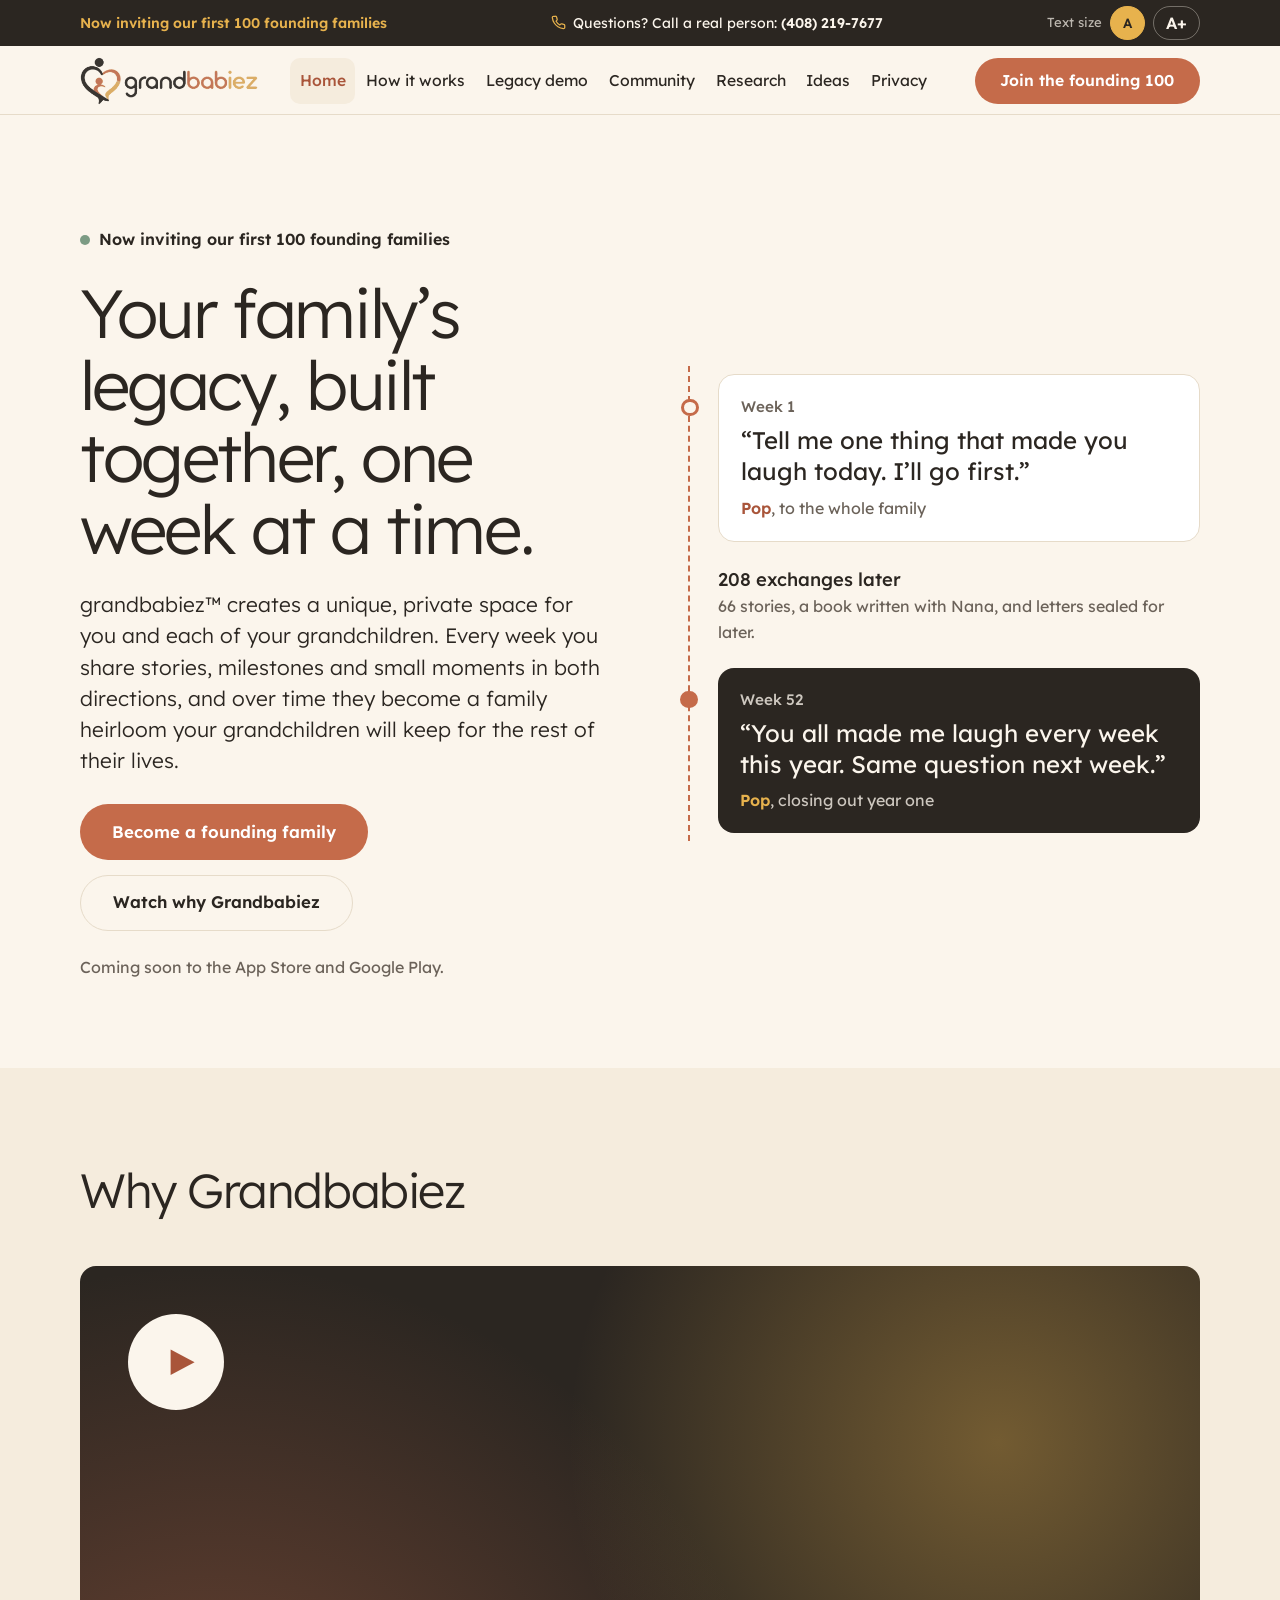
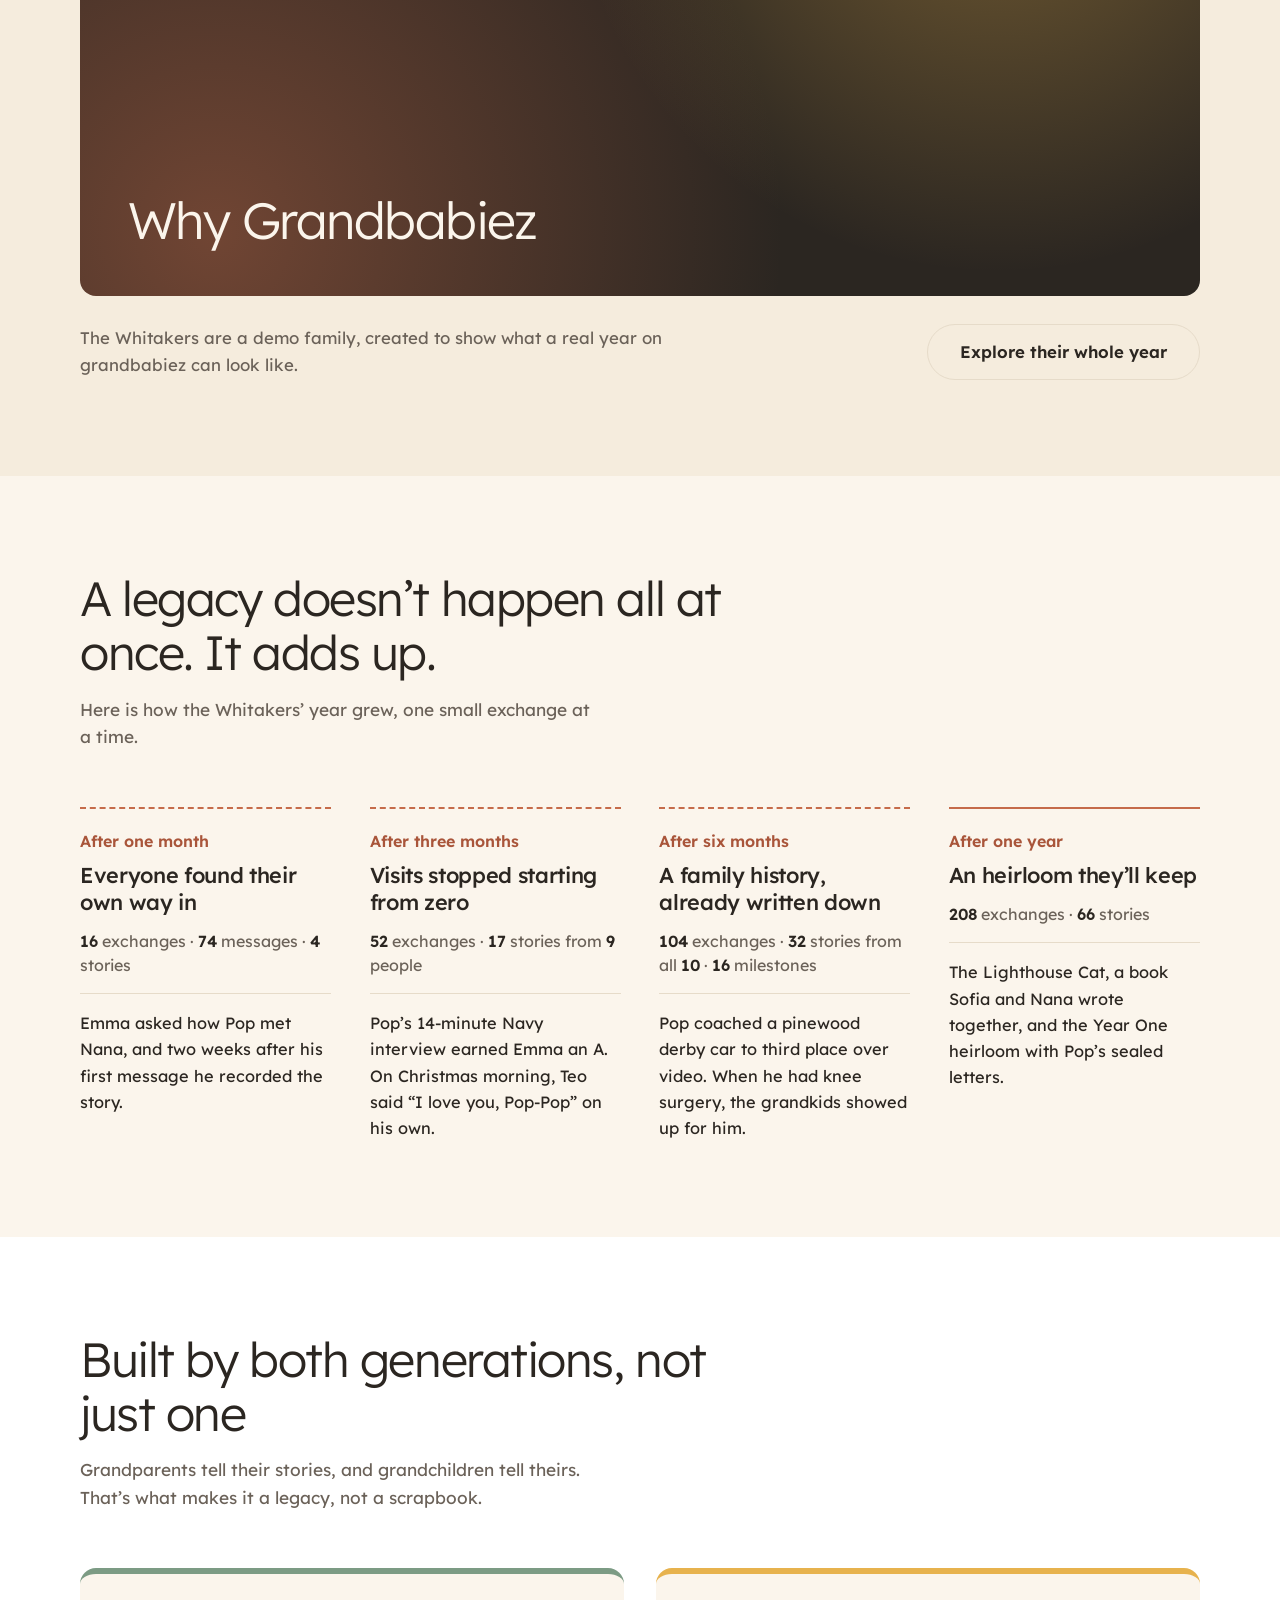
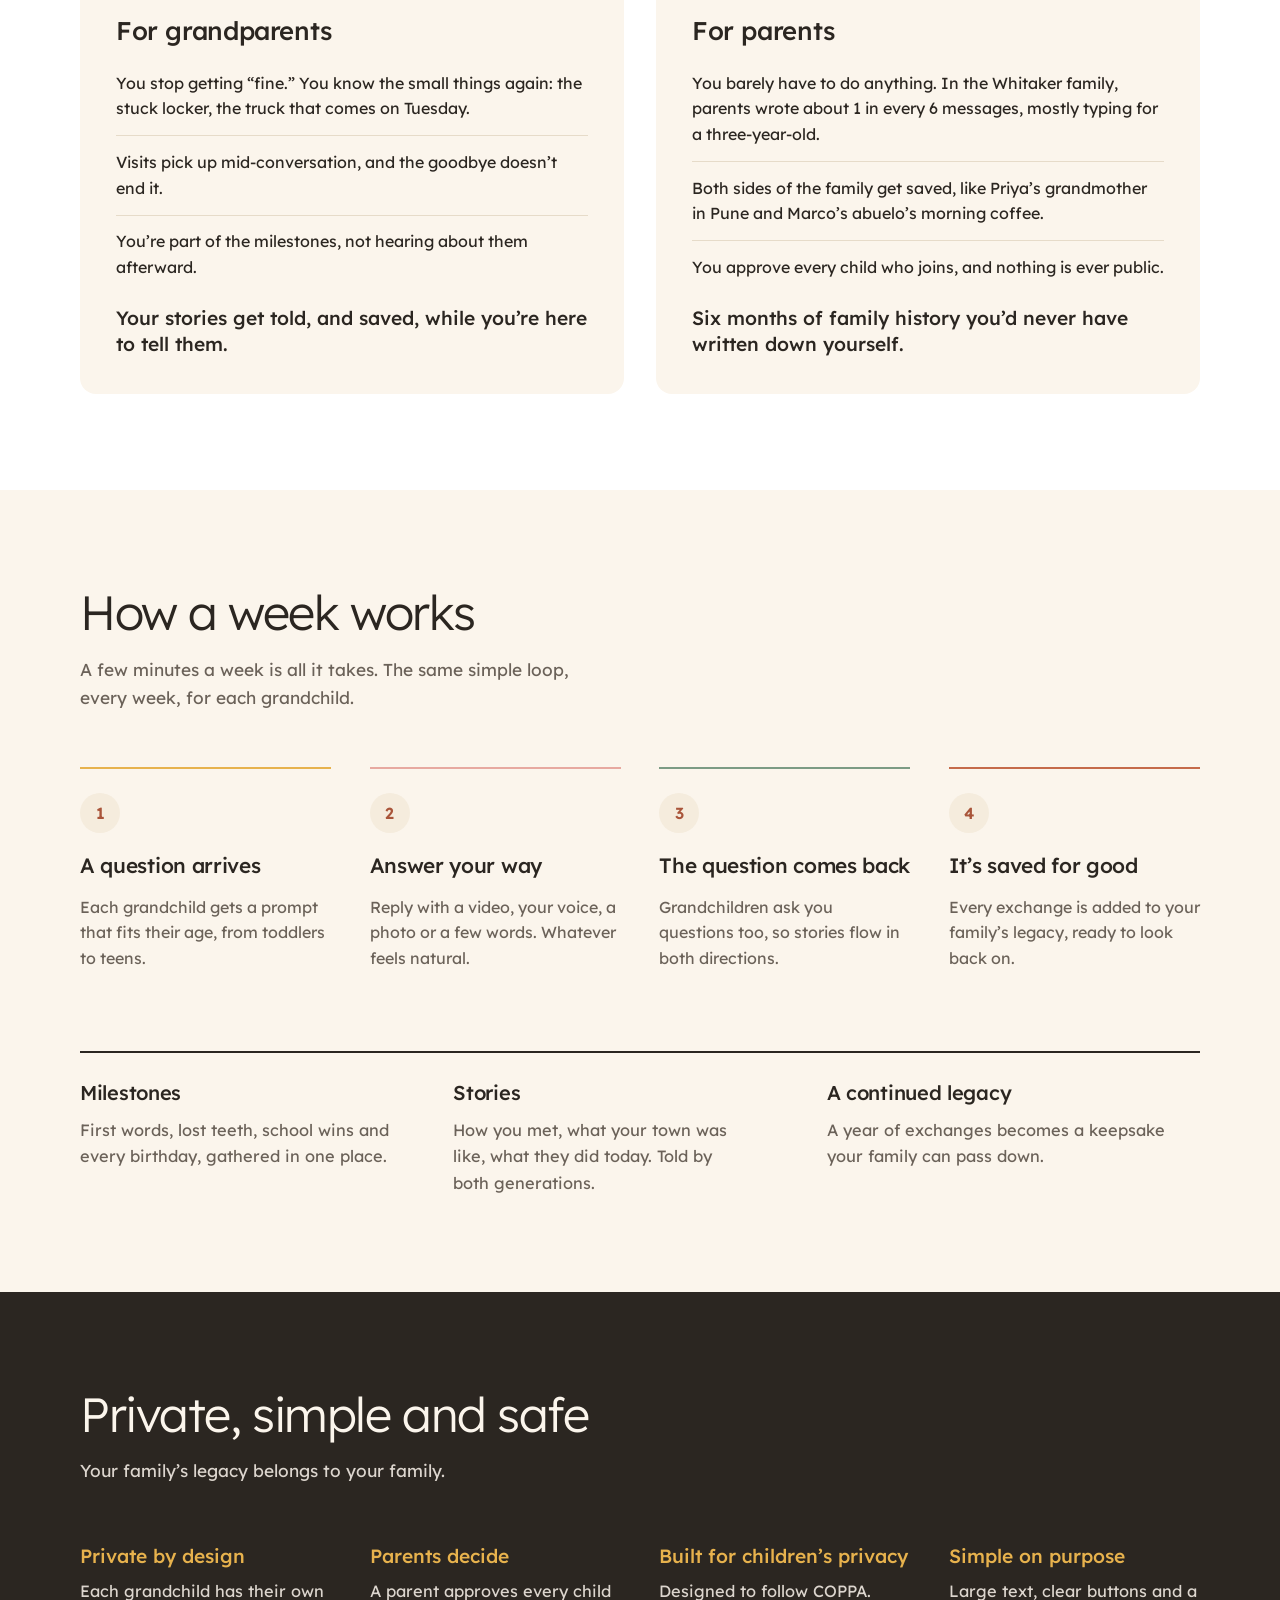
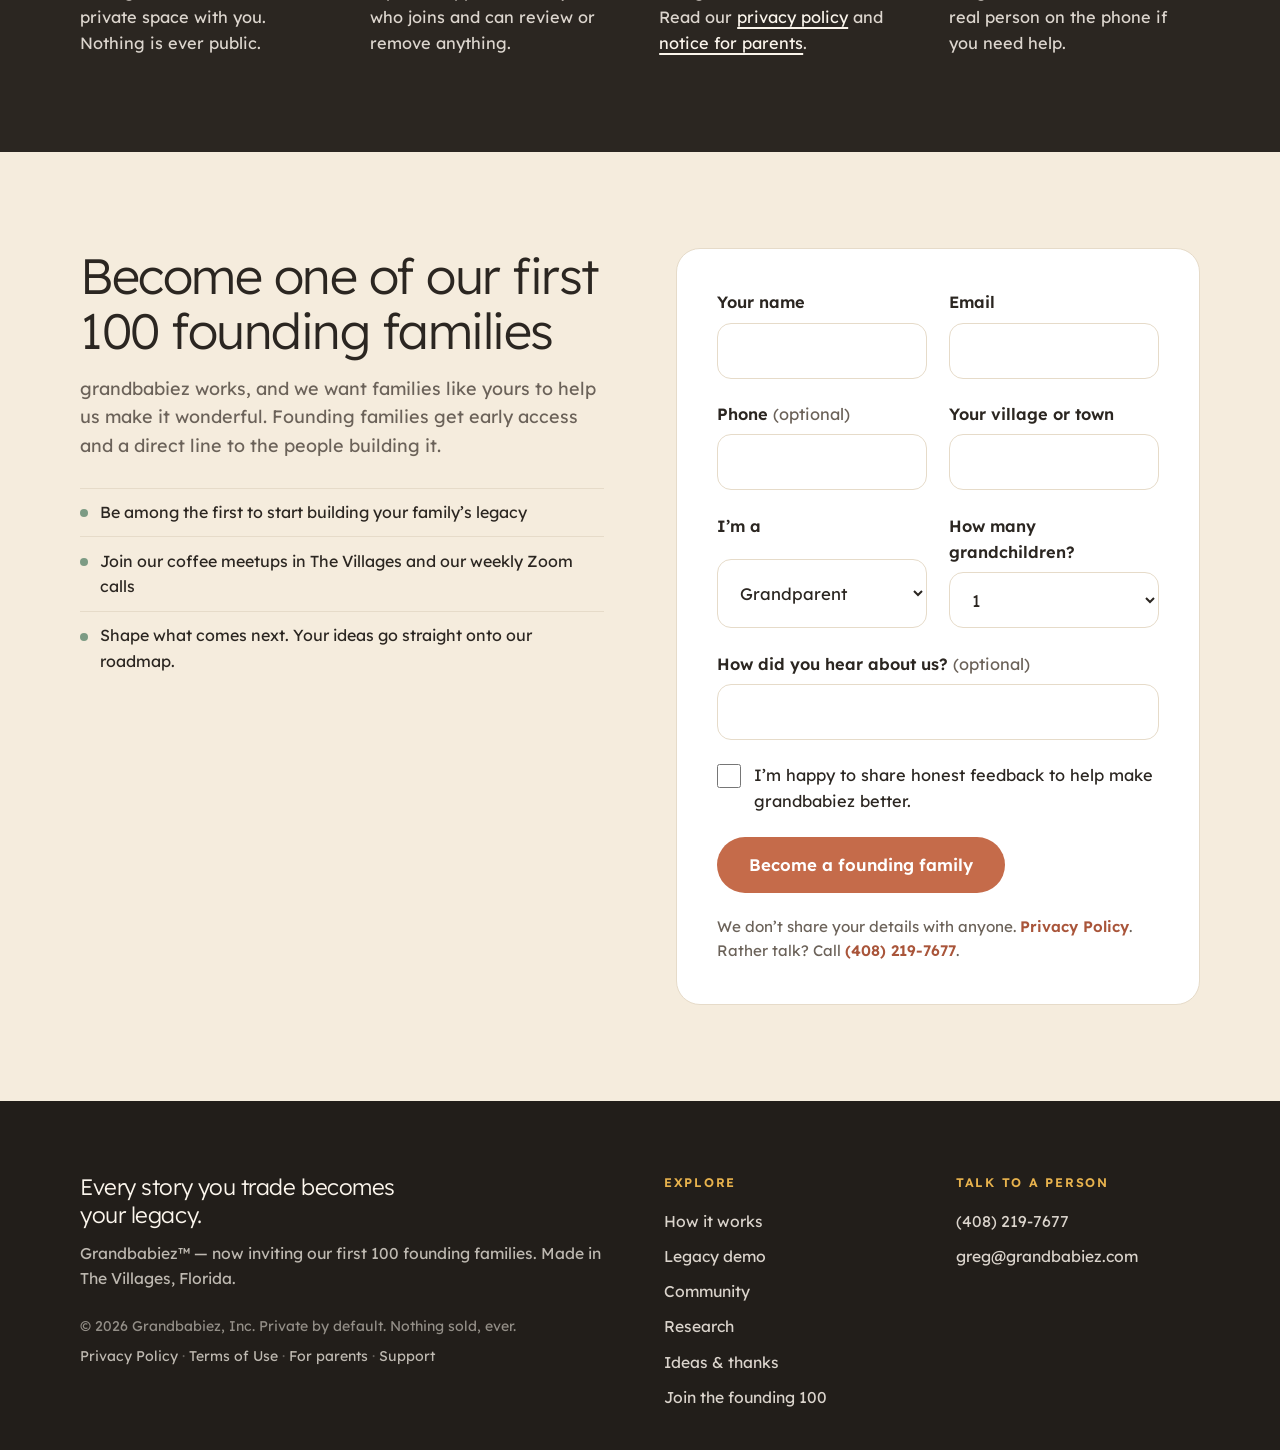
==== commit e11292f6: "feat(homepage): replace homepage video with Why Grandbabiez film Swap the embedded YouTube video and" ====
--- a/index.html
+++ b/index.html
@@ -70,7 +70,7 @@
           <p style="margin:0 0 1.75rem; font-size:clamp(1.1rem,1.9vw,1.3rem); font-weight:300; line-height:1.5; max-width:46ch; text-wrap:pretty;">grandbabiez&trade; creates a unique, private space for you and each of your grandchildren. Every week you share stories, milestones and small moments in both directions, and over time they become a family heirloom your grandchildren will keep for the rest of their lives.</p>
           <div style="display:flex; flex-wrap:wrap; gap:0.9rem;">
             <a href="#founding" style="display:inline-flex; align-items:center; justify-content:center; min-height:56px; padding:0.85rem 2rem; border-radius:999px; text-decoration:none; font-weight:600; font-size:1.05rem; background:#C56B4A; color:#fff; transition:background-color .2s ease;" class="hv1">Become a founding family</a>
-            <a href="#film" style="display:inline-flex; align-items:center; justify-content:center; min-height:56px; padding:0.85rem 2rem; border-radius:999px; text-decoration:none; font-weight:600; font-size:1.05rem; background:transparent; color:#2B2621; border:1.5px solid #E6DBC9; transition:border-color .2s ease;" class="hv2">Watch one family&rsquo;s first year</a>
+            <a href="#film" style="display:inline-flex; align-items:center; justify-content:center; min-height:56px; padding:0.85rem 2rem; border-radius:999px; text-decoration:none; font-weight:600; font-size:1.05rem; background:transparent; color:#2B2621; border:1.5px solid #E6DBC9; transition:border-color .2s ease;" class="hv2">Watch why Grandbabiez</a>
           </div>
           <p style="margin:1.5rem 0 0; font-size:1rem; color:#6B6259;">Coming soon to the App Store and Google Play.</p>
         </div>
@@ -98,19 +98,17 @@
     <section id="film" aria-labelledby="film-title" style="background:#F5ECDD; scroll-margin-top:9rem;">
       <div style="max-width:78rem; margin:0 auto; padding:clamp(3.5rem,8vw,6rem) clamp(1.25rem,5vw,4rem);">
         <div style="max-width:44rem; margin-bottom:clamp(2rem,4vw,3rem);">
-          <h2 id="film-title" style="margin:0 0 1rem; font-weight:300; font-size:clamp(2rem,4.2vw,3rem); line-height:1.12; letter-spacing:-0.03em; max-width:24ch;">Watch one family build a year of legacy</h2>
-          <p style="margin:0; font-size:1.08rem; color:#6B6259; max-width:54ch; text-wrap:pretty;">Meet the Whitakers: ten people, three generations and a lot of miles between them. In three and a half minutes, see their first year, from Pop&rsquo;s first message to the heirloom they keep.</p>
+          <h2 id="film-title" style="margin:0 0 1rem; font-weight:300; font-size:clamp(2rem,4.2vw,3rem); line-height:1.12; letter-spacing:-0.03em; max-width:24ch;">Why Grandbabiez</h2>
         </div>
         <div id="film-player" style="min-width:0;">
-          <button type="button" id="film-cover" data-video="FCdyJ8BH2yM" hidden aria-label="Play the film: The Whitakers: year one" style="display:flex; flex-direction:column; justify-content:flex-end; gap:0.9rem; width:100%; aspect-ratio:16/9; min-height:44px; padding:clamp(1.25rem,4vw,3rem); border:0; border-radius:16px; text-align:left; color:#FBF5EC; cursor:pointer; font-family:inherit; background:radial-gradient(circle at 82% 28%, rgba(231,178,77,.38), transparent 42%), radial-gradient(circle at 12% 90%, rgba(197,107,74,.45), transparent 50%), #2B2621;">
+          <button type="button" id="film-cover" data-video="j5Ed0uO91W0" hidden aria-label="Play the film: Why Grandbabiez" style="display:flex; flex-direction:column; justify-content:flex-end; gap:0.9rem; width:100%; aspect-ratio:16/9; min-height:44px; padding:clamp(1.25rem,4vw,3rem); border:0; border-radius:16px; text-align:left; color:#FBF5EC; cursor:pointer; font-family:inherit; background:radial-gradient(circle at 82% 28%, rgba(231,178,77,.38), transparent 42%), radial-gradient(circle at 12% 90%, rgba(197,107,74,.45), transparent 50%), #2B2621;">
             <span aria-hidden="true" style="flex:none; display:grid; place-items:center; width:clamp(3.5rem,9vw,6rem); height:clamp(3.5rem,9vw,6rem); margin-bottom:auto; border-radius:999px; background:#FBF5EC;"><svg viewBox="0 0 24 24" style="width:40%; height:40%; margin-left:8%; display:block;"><path d="M6 4l15 8-15 8z" fill="#A9553A"/></svg></span>
-            <span style="display:block; font-weight:300; font-size:clamp(1.6rem,4vw,3.2rem); line-height:1.05; letter-spacing:-0.03em; max-width:20ch;">The Whitakers: year one</span>
-            <span style="display:block; font-size:1.05rem; color:rgba(251,245,236,.85);">3&frac12; minutes, narrated, with captions for watching on mute</span>
+            <span style="display:block; font-weight:300; font-size:clamp(1.6rem,4vw,3.2rem); line-height:1.05; letter-spacing:-0.03em; max-width:20ch;">Why Grandbabiez</span>
           </button>
-          <noscript><a href="https://youtu.be/FCdyJ8BH2yM" target="_blank" rel="noopener noreferrer" style="display:inline-flex; align-items:center; justify-content:center; min-height:56px; padding:0.85rem 2rem; border-radius:999px; text-decoration:none; font-weight:600; font-size:1.05rem; background:#C56B4A; color:#fff;">Watch on YouTube</a></noscript>
+          <noscript><a href="https://youtu.be/j5Ed0uO91W0" target="_blank" rel="noopener noreferrer" style="display:inline-flex; align-items:center; justify-content:center; min-height:56px; padding:0.85rem 2rem; border-radius:999px; text-decoration:none; font-weight:600; font-size:1.05rem; background:#C56B4A; color:#fff;">Watch on YouTube</a></noscript>
         </div>
         <div style="margin-top:1.75rem; display:flex; flex-wrap:wrap; gap:1rem 2.5rem; justify-content:space-between; align-items:center;">
-          <p style="margin:0; flex:1 1 20rem; min-width:0; color:#6B6259; max-width:40rem; font-size:1.05rem; text-wrap:pretty;">The Whitakers are a demo family, created to show what a real year on grandbabiez can look like. Every exchange in the film comes from their full year in the app.</p>
+          <p style="margin:0; flex:1 1 20rem; min-width:0; color:#6B6259; max-width:40rem; font-size:1.05rem; text-wrap:pretty;">The Whitakers are a demo family, created to show what a real year on grandbabiez can look like.</p>
           <a href="legacy-demo.html" style="display:inline-flex; align-items:center; justify-content:center; min-height:56px; padding:0.85rem 2rem; border-radius:999px; text-decoration:none; font-weight:600; font-size:1.05rem; background:transparent; color:#2B2621; border:1.5px solid #E6DBC9; transition:border-color .2s ease;" class="hv2">Explore their whole year</a>
         </div>
       </div>
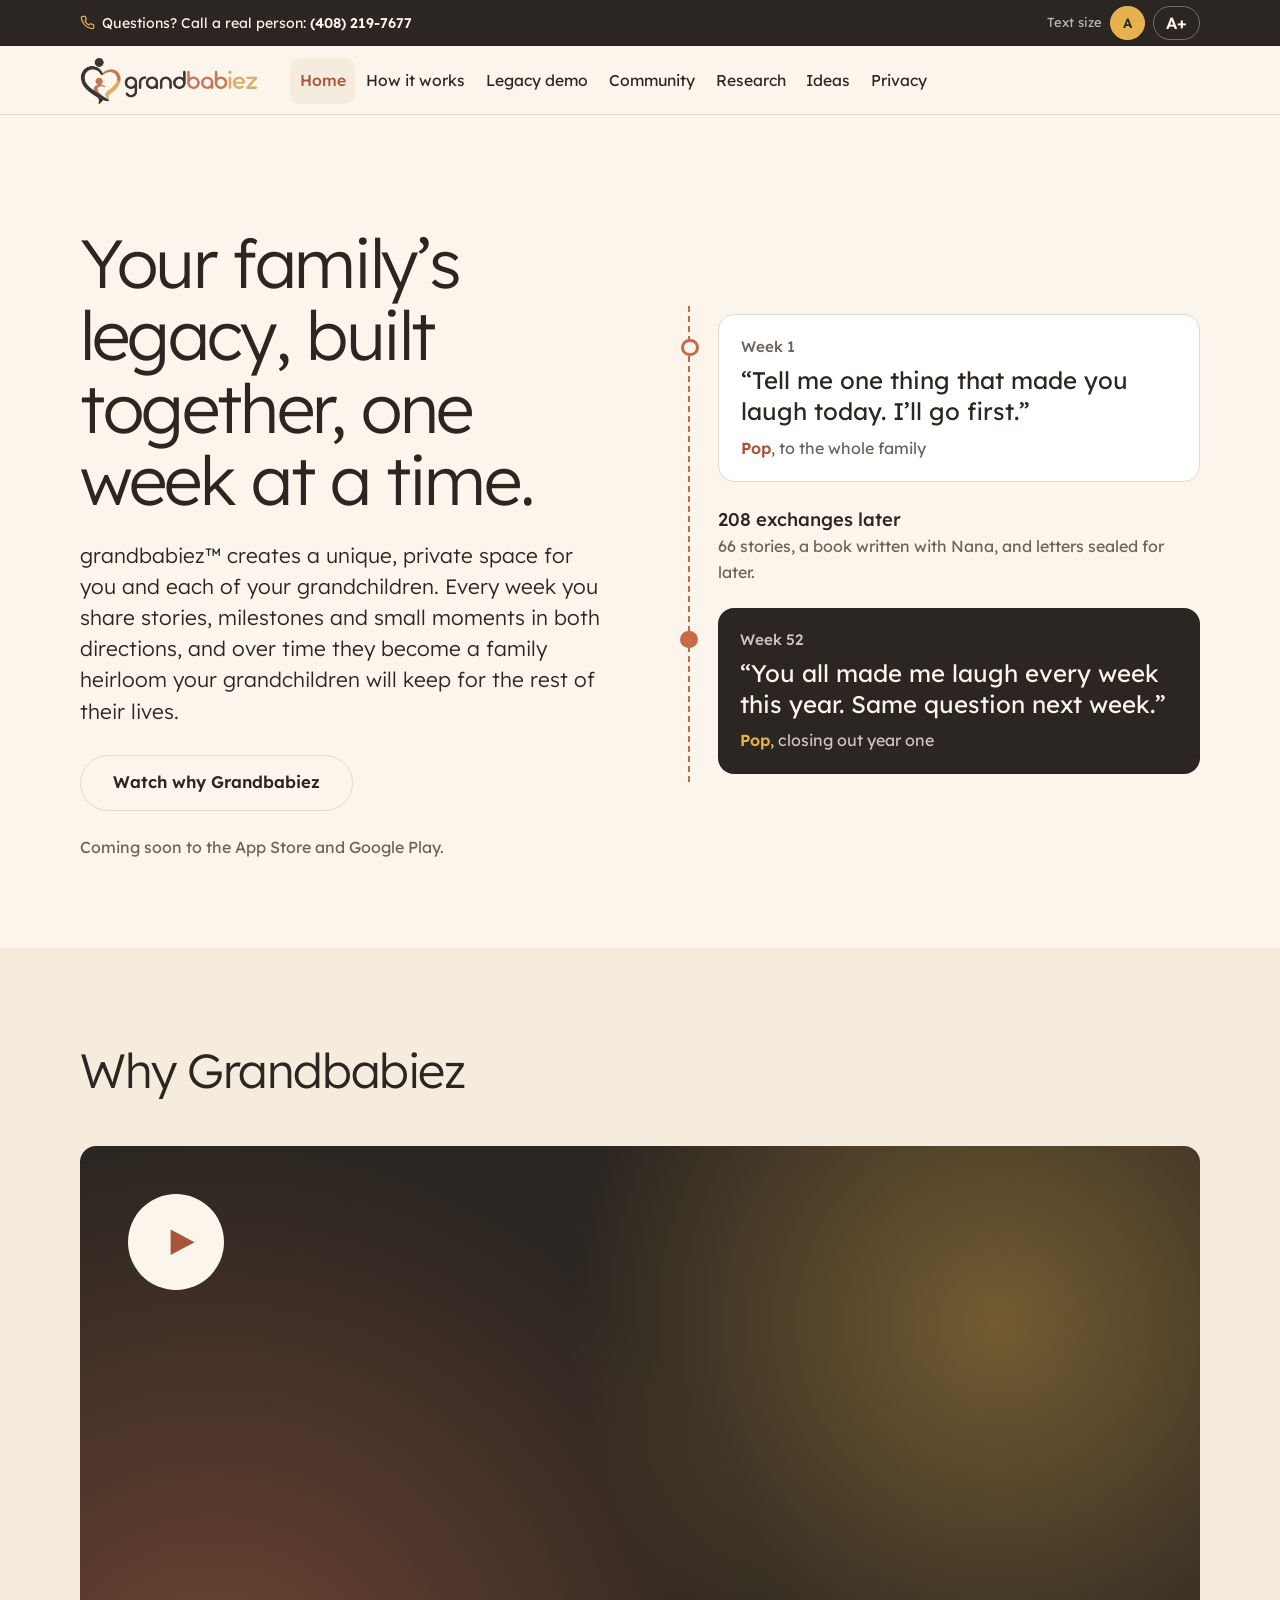
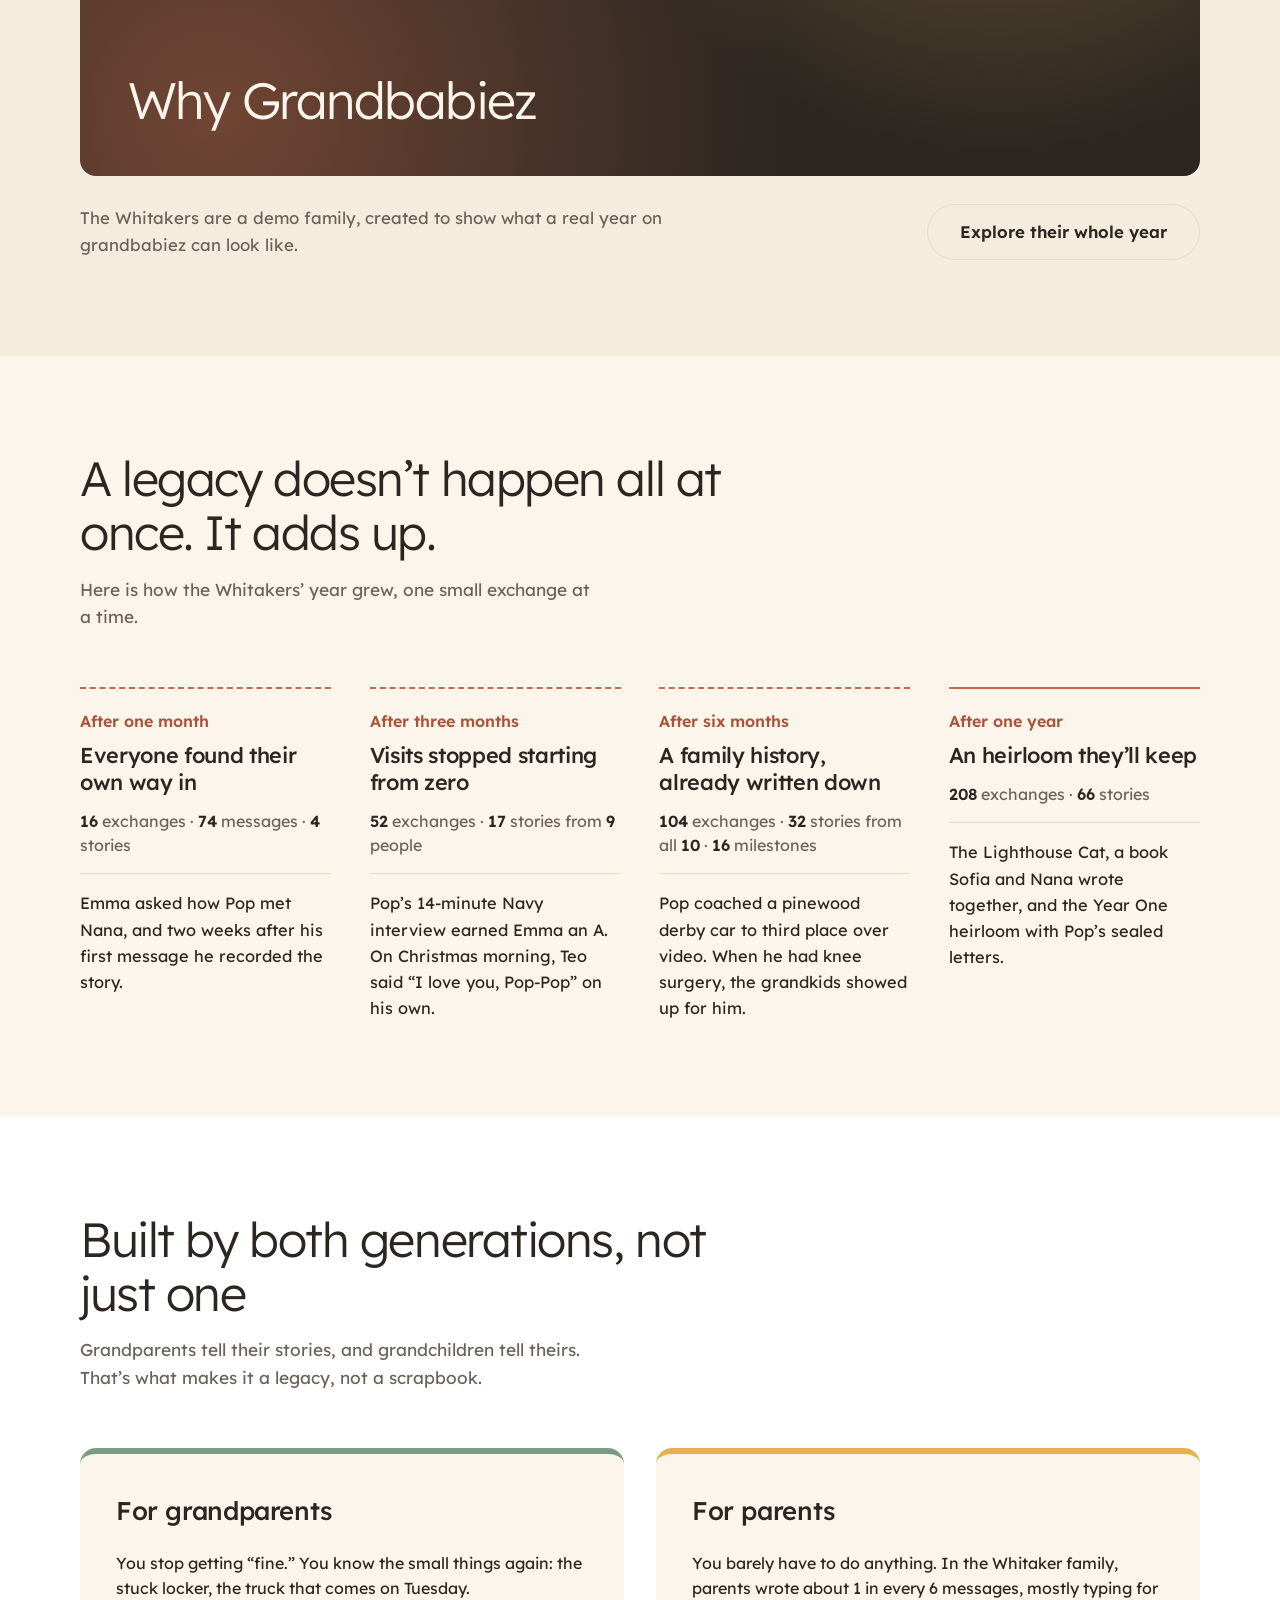
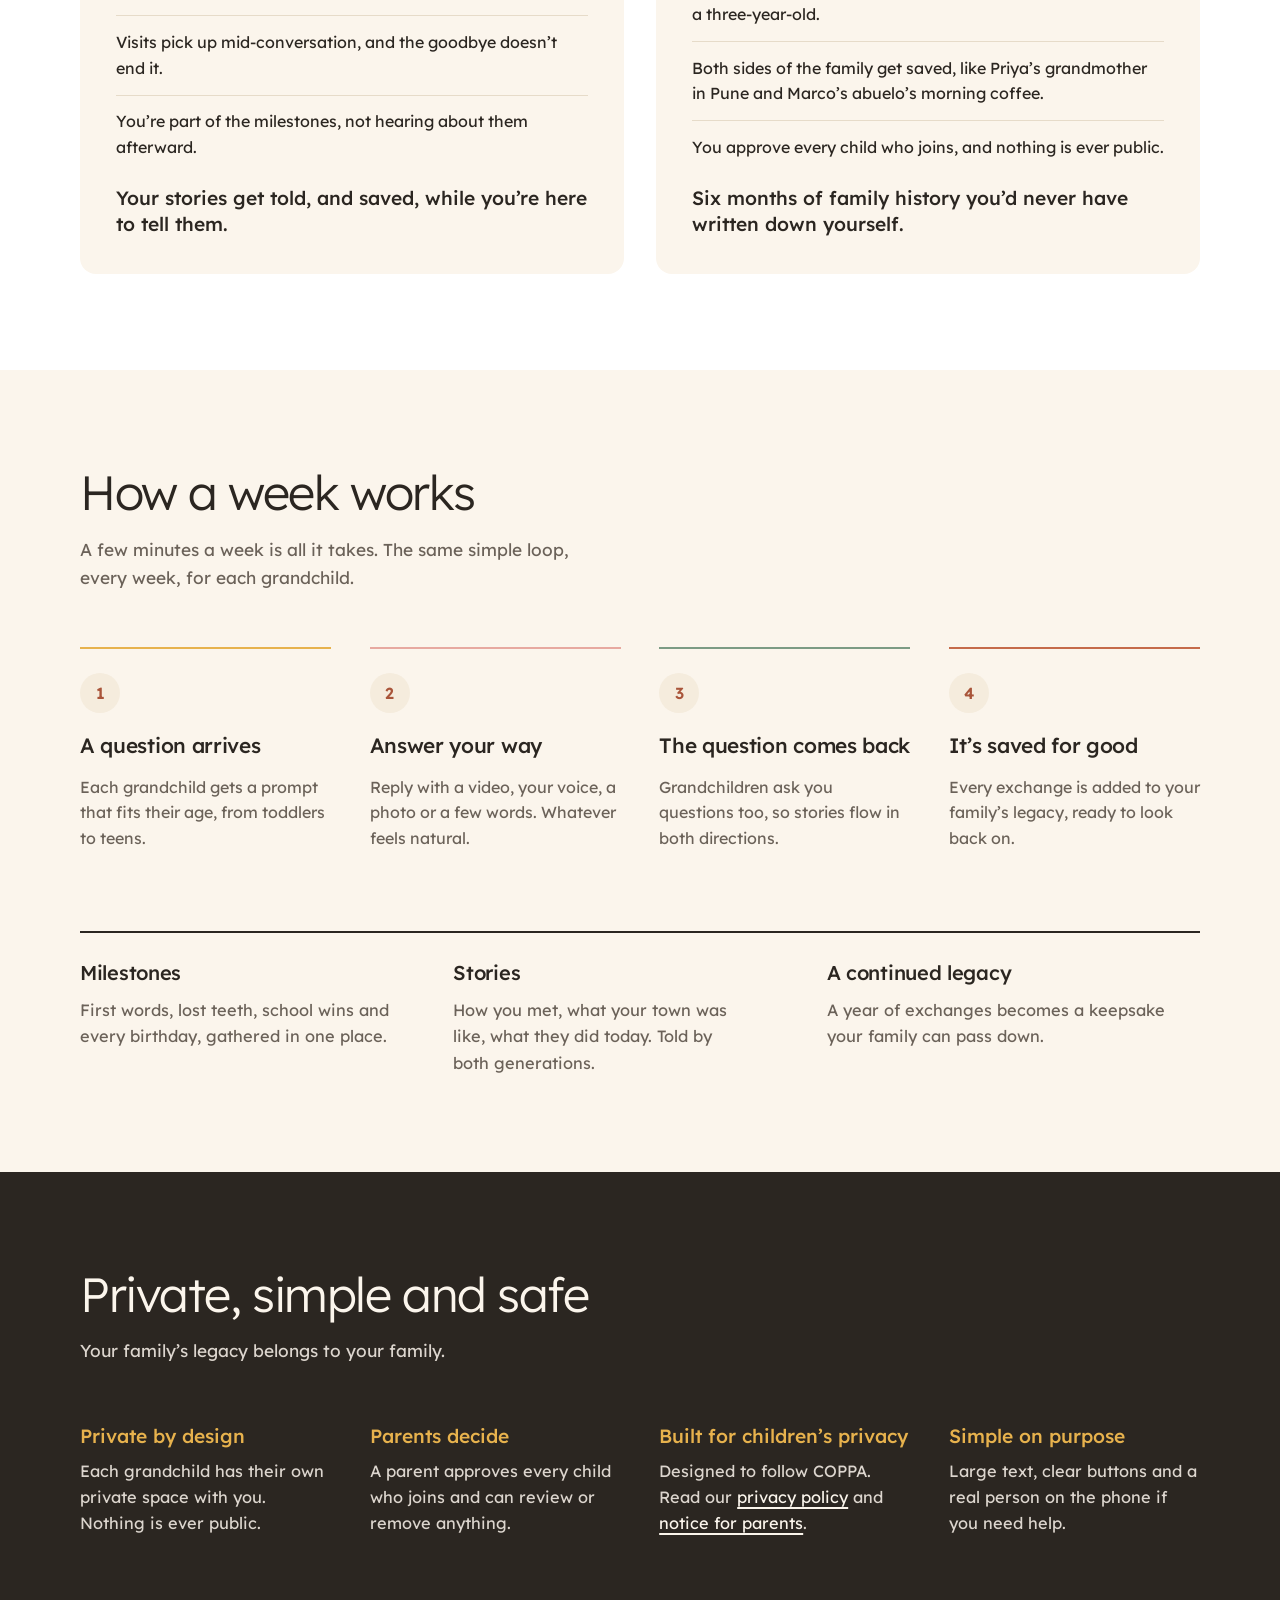
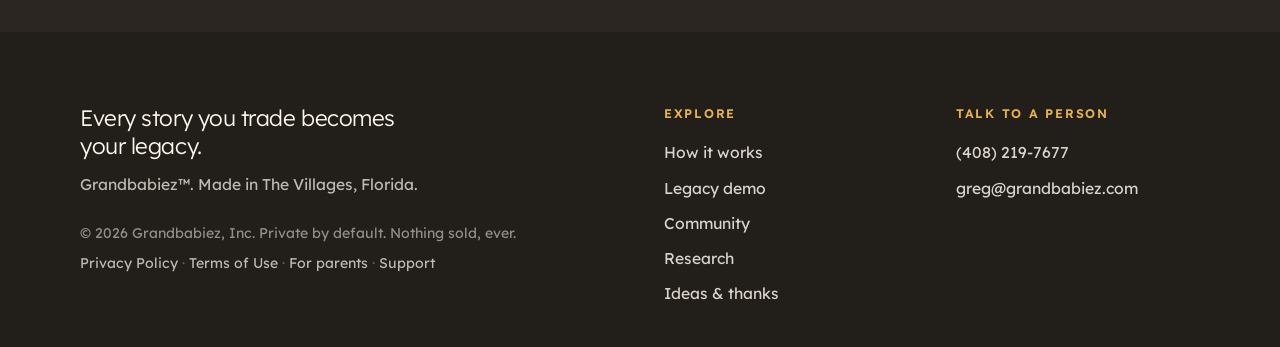
==== commit 4dec2646: "feat(website): remove Founding 100 form and first-100 mentions Remove the Founding 100 section and f" ====
--- a/index.html
+++ b/index.html
@@ -26,7 +26,6 @@
   <header style="position:sticky; top:0; z-index:40; background:#FBF5EC; border-bottom:1px solid #E6DBC9;">
   <div style="background:#2B2621; color:#FBF5EC;">
     <div style="max-width:78rem; margin:0 auto; padding:0.3rem clamp(1.25rem,5vw,4rem); display:flex; align-items:center; justify-content:space-between; gap:1rem; flex-wrap:wrap;">
-      <span style="color:#E7B24D; font-weight:600; font-size:0.88rem;">Now inviting our first 100 founding families</span>
       <a class="striplink" href="tel:+14082197677" style="display:inline-flex; align-items:center; gap:0.45rem; min-height:36px; color:#FBF5EC; text-decoration:none; font-size:0.88rem;">
         <svg width="15" height="15" viewBox="0 0 24 24" fill="none" stroke="#E7B24D" stroke-width="2" stroke-linecap="round" stroke-linejoin="round" aria-hidden="true"><path d="M22 16.92v3a2 2 0 0 1-2.18 2 19.79 19.79 0 0 1-8.63-3.07 19.5 19.5 0 0 1-6-6 19.79 19.79 0 0 1-3.07-8.67A2 2 0 0 1 4.11 2h3a2 2 0 0 1 2 1.72c.127.96.361 1.903.7 2.81a2 2 0 0 1-.45 2.11L8.09 9.91a16 16 0 0 0 6 6l1.27-1.27a2 2 0 0 1 2.11-.45c.907.339 1.85.573 2.81.7A2 2 0 0 1 22 16.92z"></path></svg>
         <span style="white-space:nowrap;">Questions? Call a real person: <strong style="font-weight:600;">(408) 219-7677</strong></span>
@@ -44,7 +43,6 @@
     </a>
     <div style="display:flex; align-items:center; gap:0.6rem; flex-shrink:0;">
       <button type="button" id="menu-btn" aria-expanded="false" aria-controls="gb-nav" style="min-height:46px; padding:0.35rem 1.1rem; border-radius:999px; border:1.5px solid #E6DBC9; background:transparent; color:#2B2621; font-weight:600; font-size:0.92rem; cursor:pointer;">Menu</button>
-      <a class="btn-primary" href="index.html#founding" style="display:inline-flex; align-items:center; min-height:46px; padding:0.5rem 1.6rem; border-radius:999px; background:#C56B4A; color:#fff; text-decoration:none; font-weight:600; font-size:0.98rem;">Join the founding 100</a>
     </div>
   </div>
   <div id="gb-navwrap" style="max-width:78rem; margin:0 auto; padding:0 clamp(1.25rem,5vw,4rem) 0.5rem;">
@@ -65,11 +63,9 @@
     <section aria-labelledby="hero-title" style="max-width:78rem; margin:0 auto; padding:clamp(3.5rem,9vw,7rem) clamp(1.25rem,5vw,4rem) clamp(3rem,7vw,5.5rem);">
       <div style="display:grid; grid-template-columns:repeat(auto-fit,minmax(min(100%,20rem),1fr)); gap:clamp(2.5rem,6vw,5rem); align-items:center;">
         <div style="min-width:0;">
-          <p style="display:flex; align-items:center; gap:0.6rem; margin:0 0 1.5rem; font-weight:600; font-size:1rem;"><span aria-hidden="true" style="flex:none; width:0.6rem; height:0.6rem; border-radius:999px; background:#7C9B84;"></span>Now inviting our first 100 founding families</p>
           <h1 id="hero-title" style="margin:0 0 1.5rem; font-weight:300; font-size:clamp(2.5rem,5.6vw,4.25rem); line-height:1.06; letter-spacing:-0.035em; max-width:16ch; text-wrap:balance;">Your family&rsquo;s legacy, built together, one week at a time.</h1>
           <p style="margin:0 0 1.75rem; font-size:clamp(1.1rem,1.9vw,1.3rem); font-weight:300; line-height:1.5; max-width:46ch; text-wrap:pretty;">grandbabiez&trade; creates a unique, private space for you and each of your grandchildren. Every week you share stories, milestones and small moments in both directions, and over time they become a family heirloom your grandchildren will keep for the rest of their lives.</p>
           <div style="display:flex; flex-wrap:wrap; gap:0.9rem;">
-            <a href="#founding" style="display:inline-flex; align-items:center; justify-content:center; min-height:56px; padding:0.85rem 2rem; border-radius:999px; text-decoration:none; font-weight:600; font-size:1.05rem; background:#C56B4A; color:#fff; transition:background-color .2s ease;" class="hv1">Become a founding family</a>
             <a href="#film" style="display:inline-flex; align-items:center; justify-content:center; min-height:56px; padding:0.85rem 2rem; border-radius:999px; text-decoration:none; font-weight:600; font-size:1.05rem; background:transparent; color:#2B2621; border:1.5px solid #E6DBC9; transition:border-color .2s ease;" class="hv2">Watch why Grandbabiez</a>
           </div>
           <p style="margin:1.5rem 0 0; font-size:1rem; color:#6B6259;">Coming soon to the App Store and Google Play.</p>
@@ -229,85 +225,13 @@
       </div>
     </section>
 
-    <section id="founding" aria-labelledby="founding-title" style="background:#F5ECDD; scroll-margin-top:9rem;">
-      <div style="max-width:78rem; margin:0 auto; padding:clamp(3.5rem,8vw,6rem) clamp(1.25rem,5vw,4rem);">
-        <div style="display:grid; grid-template-columns:repeat(auto-fit,minmax(min(100%,22rem),1fr)); gap:clamp(2.5rem,6vw,4.5rem); align-items:start;">
-          <div style="min-width:0;">
-            <h2 id="founding-title" style="margin:0 0 1rem; font-weight:300; font-size:clamp(2rem,4.6vw,3.1rem); line-height:1.1; letter-spacing:-0.03em; max-width:20ch;">Become one of our first 100 founding families</h2>
-            <p style="margin:0 0 1.75rem; font-size:1.12rem; color:#6B6259; max-width:52ch; text-wrap:pretty;">grandbabiez works, and we want families like yours to help us make it wonderful. Founding families get early access and a direct line to the people building it.</p>
-            <ul role="list" style="list-style:none; margin:0; padding:0; display:grid; gap:0.7rem; max-width:34rem;">
-              <li style="display:grid; grid-template-columns:auto 1fr; gap:0.75rem; align-items:start; padding-top:0.7rem; border-top:1px solid #E6DBC9;"><span aria-hidden="true" style="width:8px; height:8px; border-radius:999px; background:#7C9B84; margin-top:0.6rem;"></span>Be among the first to start building your family&rsquo;s legacy</li>
-              <li style="display:grid; grid-template-columns:auto 1fr; gap:0.75rem; align-items:start; padding-top:0.7rem; border-top:1px solid #E6DBC9;"><span aria-hidden="true" style="width:8px; height:8px; border-radius:999px; background:#7C9B84; margin-top:0.6rem;"></span>Join our coffee meetups in The Villages and our weekly Zoom calls</li>
-              <li style="display:grid; grid-template-columns:auto 1fr; gap:0.75rem; align-items:start; padding-top:0.7rem; border-top:1px solid #E6DBC9;"><span aria-hidden="true" style="width:8px; height:8px; border-radius:999px; background:#7C9B84; margin-top:0.6rem;"></span>Shape what comes next. Your ideas go straight onto our roadmap.</li>
-            </ul>
-          </div>
-          <div style="min-width:0; background:#FFFFFF; border:1px solid #E6DBC9; border-radius:24px; padding:clamp(1.5rem,3.5vw,2.5rem);">
-            <form id="join-form" action="https://formspree.io/f/xzdnwgpb" method="POST" novalidate style="display:grid; gap:1.4rem;">
-              <input type="hidden" name="_subject" value="Grandbabiez — founding family (first 100) sign-up">
-              <input type="hidden" name="signup_type" value="Founding 100 early adopter">
-              <div style="display:grid; grid-template-columns:repeat(auto-fit,minmax(min(100%,12rem),1fr)); gap:1.4rem;">
-                <div style="display:grid; gap:0.45rem; min-width:0;">
-                  <label for="name" style="font-weight:600; font-size:1.02rem;">Your name</label>
-                  <input id="name" name="name" type="text" autocomplete="name" required style="font-family:'Lexend Deca',sans-serif; font-size:1.05rem; color:#2B2621; min-height:56px; padding:0.8rem 1.1rem; border-radius:14px; border:1.5px solid #E6DBC9; background:#FFFFFF; width:100%;">
-                </div>
-                <div style="display:grid; gap:0.45rem; min-width:0;">
-                  <label for="email" style="font-weight:600; font-size:1.02rem;">Email</label>
-                  <input id="email" name="email" type="email" autocomplete="email" required style="font-family:'Lexend Deca',sans-serif; font-size:1.05rem; color:#2B2621; min-height:56px; padding:0.8rem 1.1rem; border-radius:14px; border:1.5px solid #E6DBC9; background:#FFFFFF; width:100%;">
-                </div>
-              </div>
-              <div style="display:grid; grid-template-columns:repeat(auto-fit,minmax(min(100%,12rem),1fr)); gap:1.4rem;">
-                <div style="display:grid; gap:0.45rem; min-width:0;">
-                  <label for="phone" style="font-weight:600; font-size:1.02rem;">Phone <span style="font-weight:400; color:#6B6259;">(optional)</span></label>
-                  <input id="phone" name="phone" type="tel" autocomplete="tel" style="font-family:'Lexend Deca',sans-serif; font-size:1.05rem; color:#2B2621; min-height:56px; padding:0.8rem 1.1rem; border-radius:14px; border:1.5px solid #E6DBC9; background:#FFFFFF; width:100%;">
-                </div>
-                <div style="display:grid; gap:0.45rem; min-width:0;">
-                  <label for="town" style="font-weight:600; font-size:1.02rem;">Your village or town</label>
-                  <input id="town" name="village_or_town" type="text" autocomplete="address-level2" style="font-family:'Lexend Deca',sans-serif; font-size:1.05rem; color:#2B2621; min-height:56px; padding:0.8rem 1.1rem; border-radius:14px; border:1.5px solid #E6DBC9; background:#FFFFFF; width:100%;">
-                </div>
-              </div>
-              <div style="display:grid; grid-template-columns:repeat(auto-fit,minmax(min(100%,12rem),1fr)); gap:1.4rem;">
-                <div style="display:grid; gap:0.45rem; min-width:0;">
-                  <label for="role" style="font-weight:600; font-size:1.02rem;">I&rsquo;m a</label>
-                  <select id="role" name="role" style="font-family:'Lexend Deca',sans-serif; font-size:1.05rem; color:#2B2621; min-height:56px; padding:0.8rem 1.1rem; border-radius:14px; border:1.5px solid #E6DBC9; background:#FFFFFF; width:100%;">
-                    <option>Grandparent</option>
-                    <option>Parent</option>
-                    <option>Other family member</option>
-                  </select>
-                </div>
-                <div style="display:grid; gap:0.45rem; min-width:0;">
-                  <label for="kids" style="font-weight:600; font-size:1.02rem;">How many grandchildren?</label>
-                  <select id="kids" name="grandchildren" style="font-family:'Lexend Deca',sans-serif; font-size:1.05rem; color:#2B2621; min-height:56px; padding:0.8rem 1.1rem; border-radius:14px; border:1.5px solid #E6DBC9; background:#FFFFFF; width:100%;">
-                    <option>1</option><option>2</option><option>3</option><option>4</option><option>5 or more</option><option>Not applicable</option>
-                  </select>
-                </div>
-              </div>
-              <div style="display:grid; gap:0.45rem; min-width:0;">
-                <label for="heard" style="font-weight:600; font-size:1.02rem;">How did you hear about us? <span style="font-weight:400; color:#6B6259;">(optional)</span></label>
-                <input id="heard" name="heard_about_us" type="text" style="font-family:'Lexend Deca',sans-serif; font-size:1.05rem; color:#2B2621; min-height:56px; padding:0.8rem 1.1rem; border-radius:14px; border:1.5px solid #E6DBC9; background:#FFFFFF; width:100%;">
-              </div>
-              <label for="feedback" style="display:flex; gap:0.8rem; align-items:flex-start; min-height:44px; font-size:1.02rem; cursor:pointer;"><input id="feedback" type="checkbox" name="feedback_commitment" value="Yes" required style="flex:none; width:1.5rem; height:1.5rem; margin:0.1rem 0 0; accent-color:#C56B4A;"><span>I&rsquo;m happy to share honest feedback to help make grandbabiez better.</span></label>
-              <div>
-                <button type="submit" style="display:inline-flex; align-items:center; justify-content:center; min-height:56px; padding:0.85rem 2rem; border-radius:999px; background:#C56B4A; color:#fff; border:0; font-family:'Lexend Deca',sans-serif; font-weight:600; font-size:1.05rem; cursor:pointer;" class="hv1">Become a founding family</button>
-              </div>
-              <div id="join-error-wrap" hidden>
-                <p role="alert" style="margin:0; font-size:0.98rem; color:#A9553A; font-weight:600;"></p>
-              </div>
-              <p style="margin:0; font-size:0.95rem; color:#6B6259;">We don&rsquo;t share your details with anyone. <a href="privacy.html" style="font-weight:600; text-decoration:none;" class="hv7">Privacy Policy</a>. Rather talk? Call <a href="tel:+14082197677" style="font-weight:600; text-decoration:none;" class="hv7">(408) 219-7677</a>.</p>
-            </form>
-            <div id="join-thanks" role="status" tabindex="-1" hidden style="background:#7C9B84; border-radius:18px; padding:2rem; color:#122011;">
-              <p style="margin:0; max-width:42ch; font-size:1.2rem; font-weight:500;">Thank you! You&rsquo;re on the list. We&rsquo;ll be in touch within a few days.</p>
-            </div>
-          </div>
-        </div>
-      </div>
-    </section>
   </main>
 
   <footer style="background:#221E1A; color:#FBF5EC; padding:clamp(3rem,6vw,4.5rem) 0 2.5rem; font-family:'Lexend Deca',system-ui,sans-serif; line-height:1.6;">
   <div style="max-width:78rem; margin:0 auto; padding:0 clamp(1.25rem,5vw,4rem); display:grid; grid-template-columns:repeat(auto-fit,minmax(min(100%,15rem),1fr)); gap:clamp(2rem,4vw,3rem);">
     <div style="grid-column:span 2; min-width:0;">
       <p style="margin:0 0 0.75rem; font-weight:300; font-size:1.4rem; line-height:1.25; letter-spacing:-0.02em; max-width:24ch;">Every story you trade becomes your legacy.</p>
-      <p style="margin:0 0 1.5rem; color:rgba(251,245,236,.72); font-size:0.98rem;">Grandbabiez&trade; &mdash; now inviting our first 100 founding families. Made in The Villages, Florida.</p>
+      <p style="margin:0 0 1.5rem; color:rgba(251,245,236,.72); font-size:0.98rem;">Grandbabiez&trade;. Made in The Villages, Florida.</p>
       <p style="margin:0; color:rgba(251,245,236,.52); font-size:0.88rem;">&copy; 2026 Grandbabiez, Inc. Private by default. Nothing sold, ever.</p>
       <p style="margin:0.5rem 0 0; font-size:0.88rem;"><a href="privacy.html" style="color:rgba(251,245,236,.72); text-decoration:none;" class="hv4">Privacy Policy</a> <span style="color:rgba(251,245,236,.3);">&middot;</span> <a href="terms.html" style="color:rgba(251,245,236,.72); text-decoration:none;" class="hv4">Terms of Use</a> <span style="color:rgba(251,245,236,.3);">&middot;</span> <a href="parent-notice.html" style="color:rgba(251,245,236,.72); text-decoration:none;" class="hv4">For parents</a> <span style="color:rgba(251,245,236,.3);">&middot;</span> <a href="support.html" style="color:rgba(251,245,236,.72); text-decoration:none;" class="hv4">Support</a></p>
     </div>
@@ -319,7 +243,6 @@
         <li><a href="community.html" style="color:rgba(251,245,236,.85); text-decoration:none; font-size:0.98rem;" class="hv5">Community</a></li>
         <li><a href="research.html" style="color:rgba(251,245,236,.85); text-decoration:none; font-size:0.98rem;" class="hv5">Research</a></li>
         <li><a href="ideas.html" style="color:rgba(251,245,236,.85); text-decoration:none; font-size:0.98rem;" class="hv5">Ideas &amp; thanks</a></li>
-        <li><a href="index.html#founding" style="color:rgba(251,245,236,.85); text-decoration:none; font-size:0.98rem;" class="hv5">Join the founding 100</a></li>
       </ul>
     </div>
     <div>
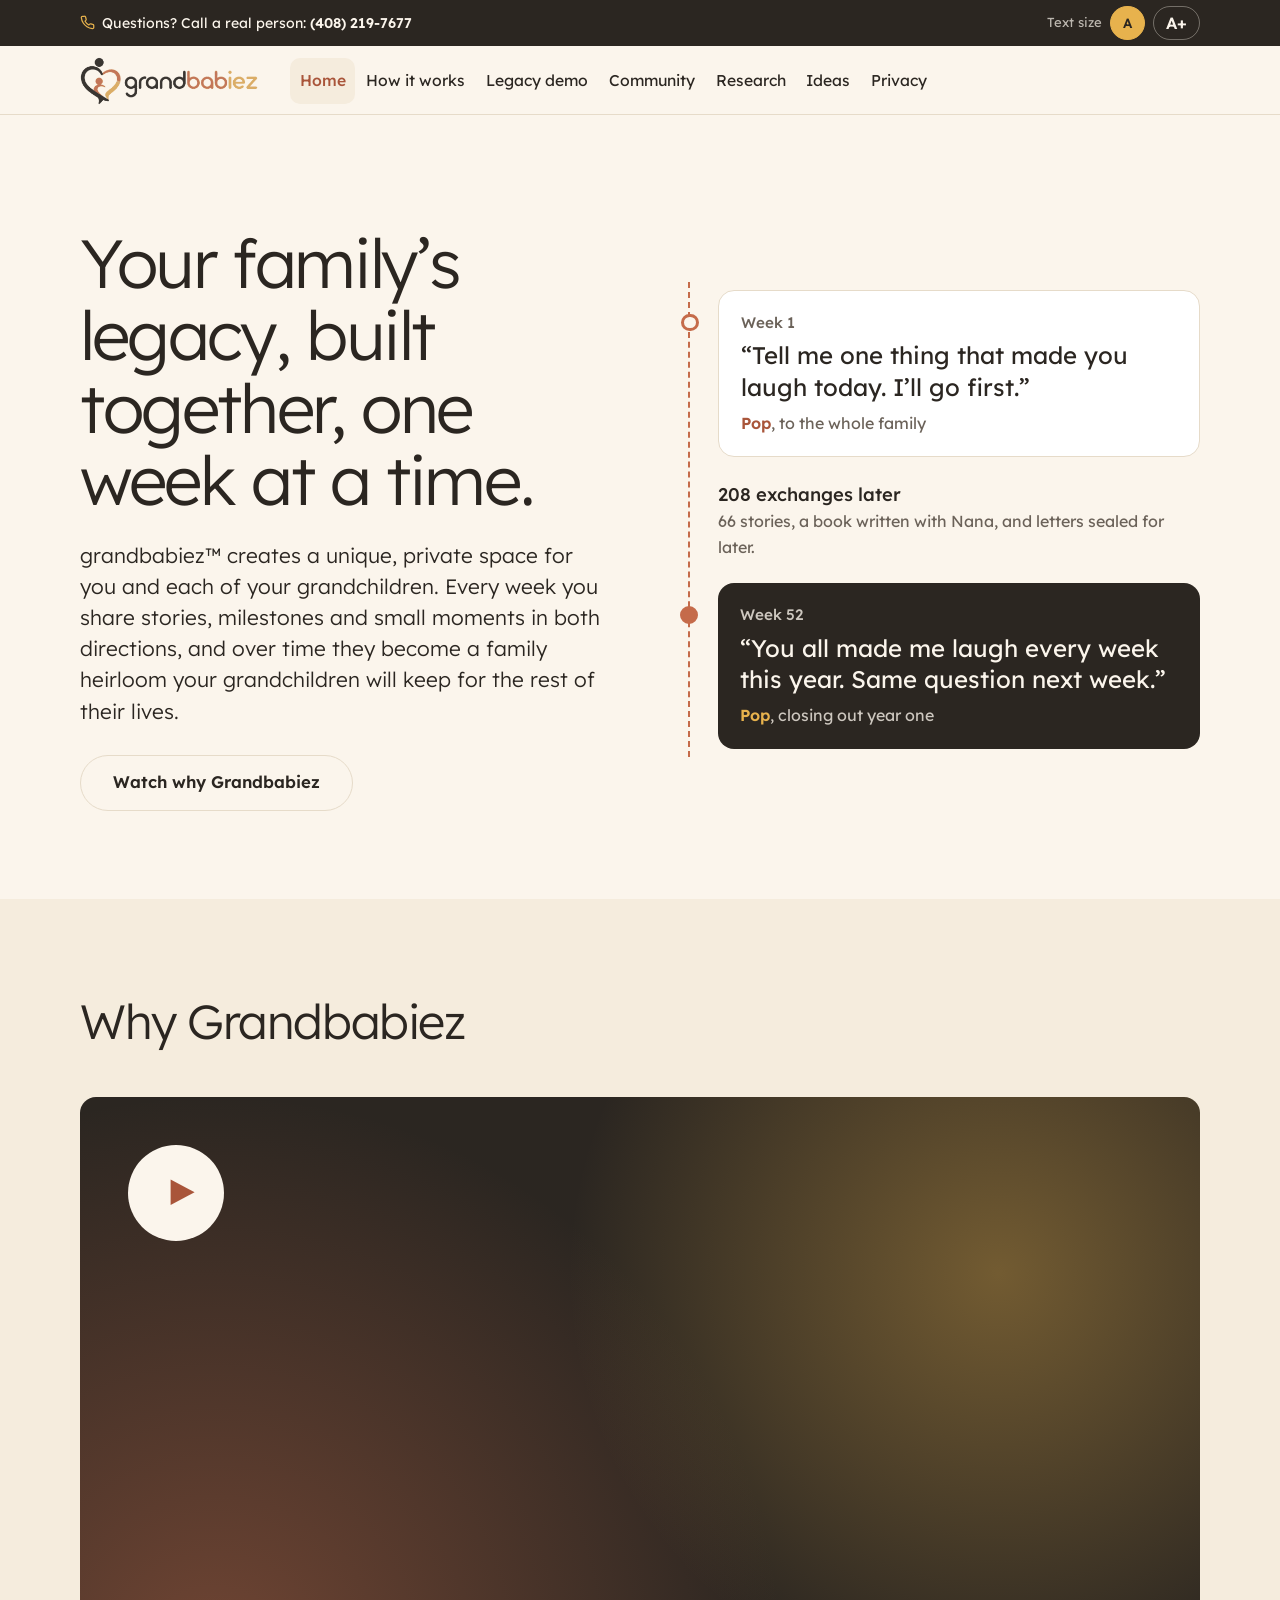
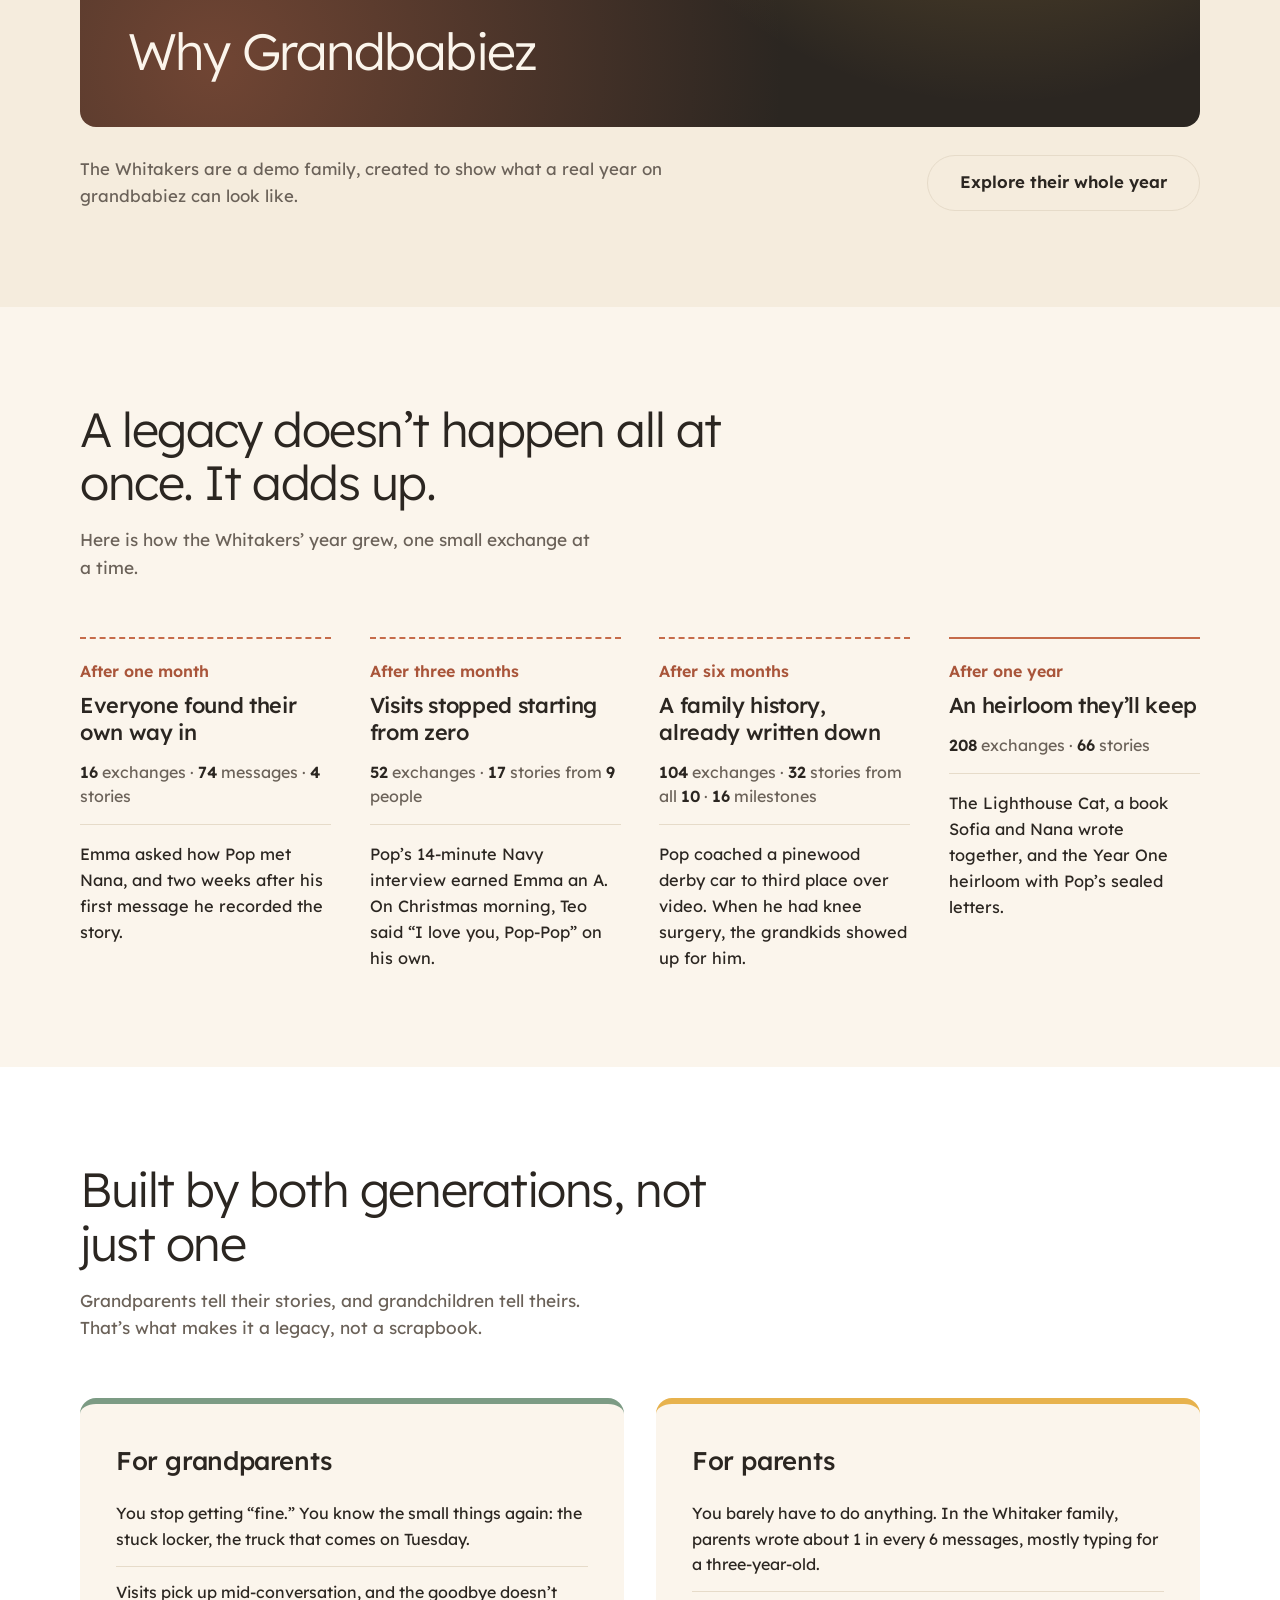
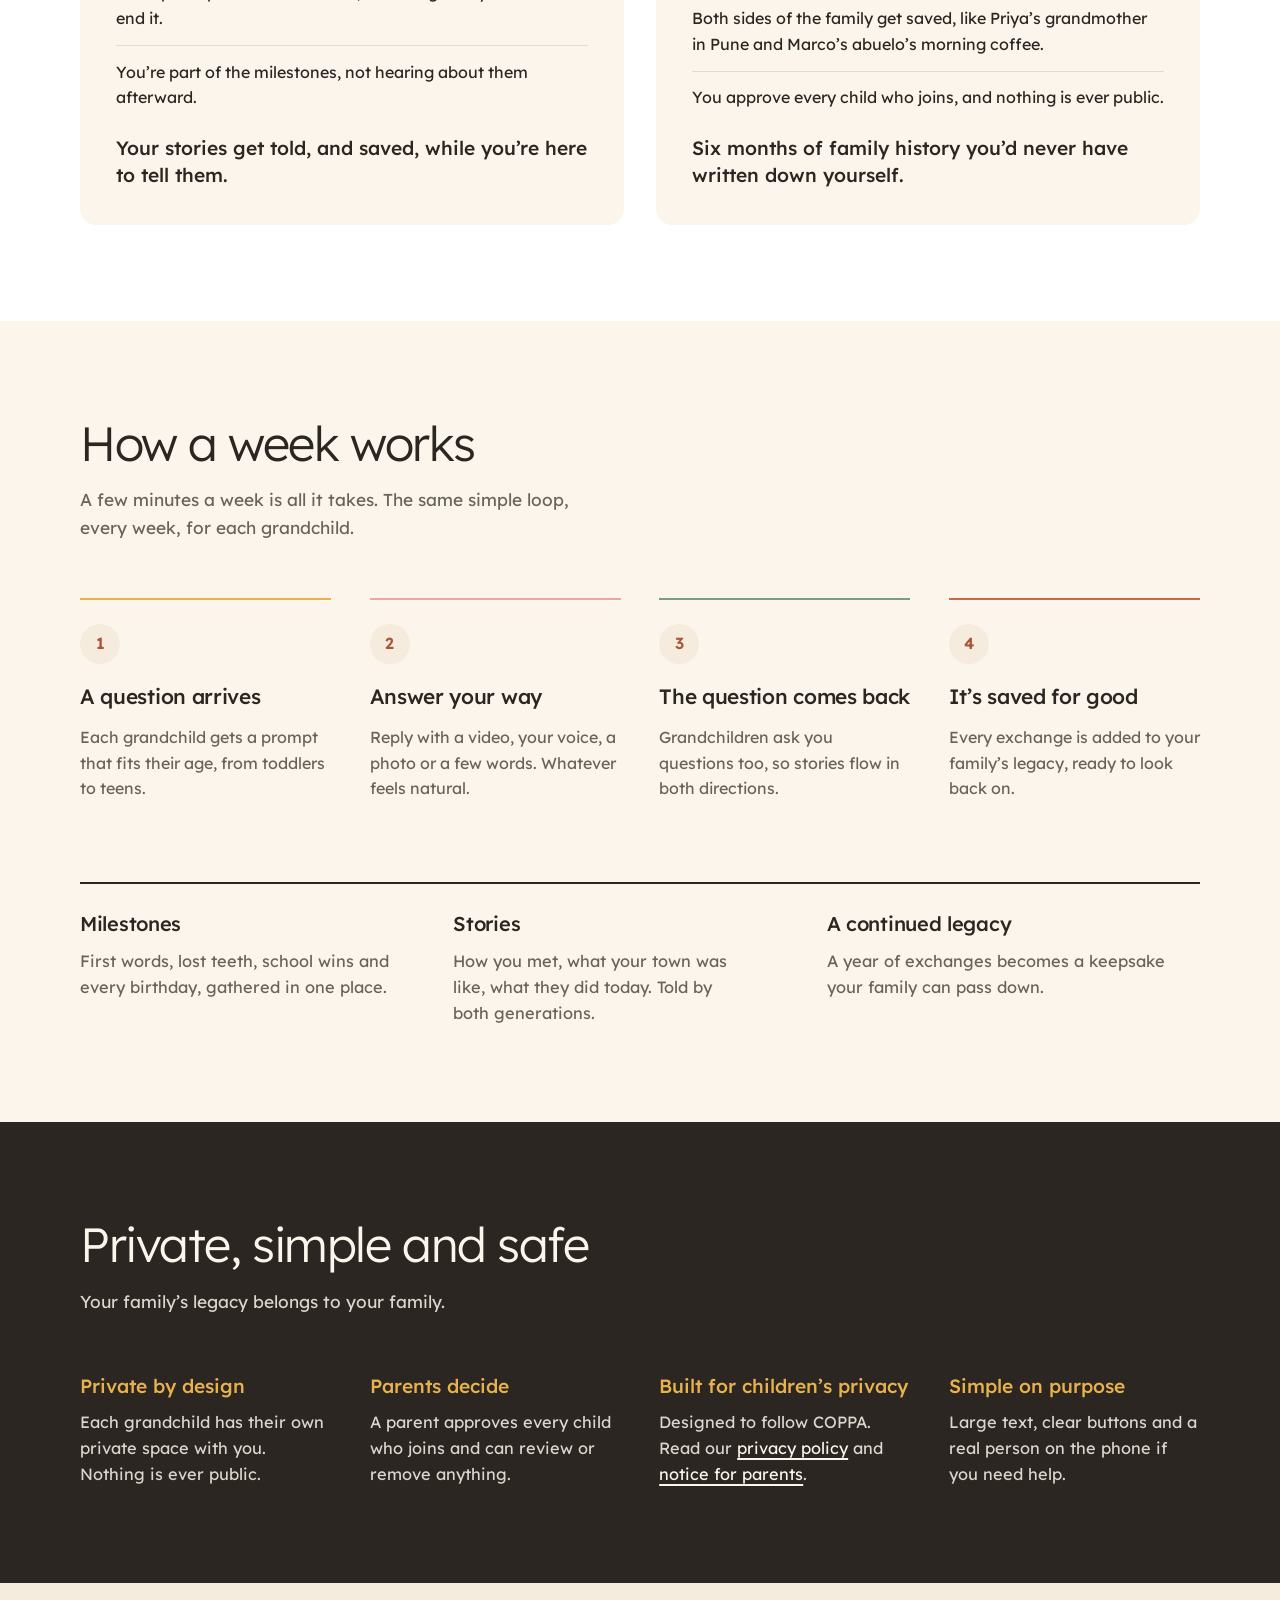
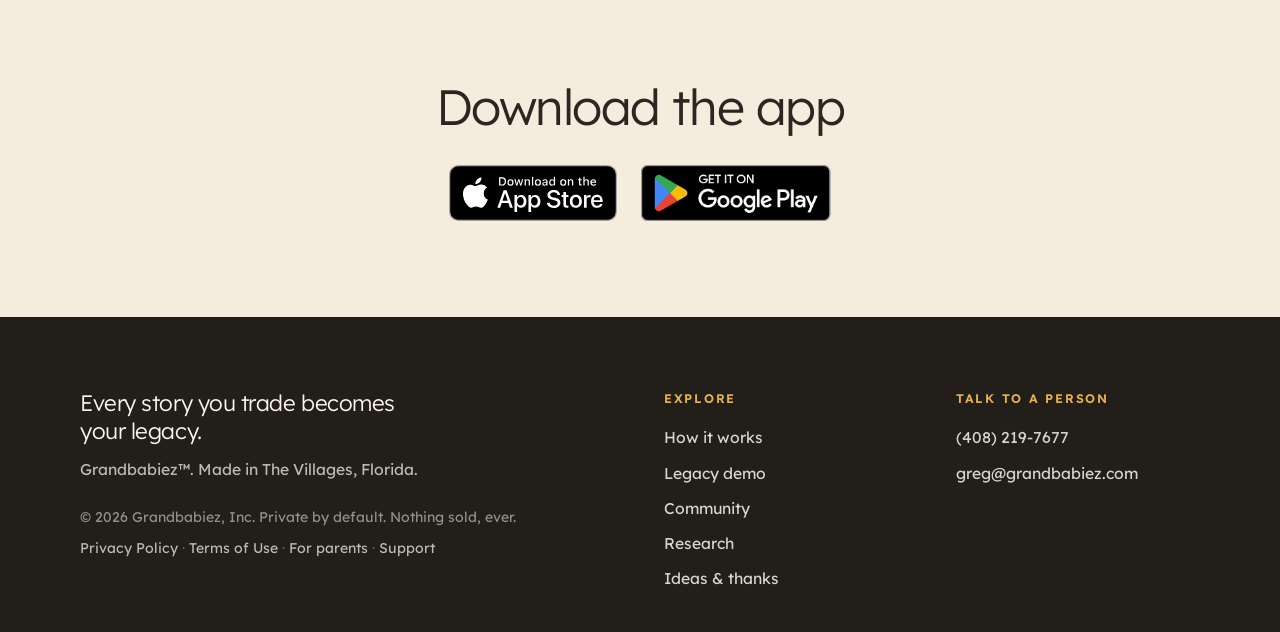
==== commit 98894e21: "feat(homepage): add App Store and Google Play badges where the founding form was Co-Authored-By: Cla" ====
--- a/index.html
+++ b/index.html
@@ -68,7 +68,6 @@
           <div style="display:flex; flex-wrap:wrap; gap:0.9rem;">
             <a href="#film" style="display:inline-flex; align-items:center; justify-content:center; min-height:56px; padding:0.85rem 2rem; border-radius:999px; text-decoration:none; font-weight:600; font-size:1.05rem; background:transparent; color:#2B2621; border:1.5px solid #E6DBC9; transition:border-color .2s ease;" class="hv2">Watch why Grandbabiez</a>
           </div>
-          <p style="margin:1.5rem 0 0; font-size:1rem; color:#6B6259;">Coming soon to the App Store and Google Play.</p>
         </div>
         <div role="group" aria-label="The first and last messages of the Whitaker family&rsquo;s first year" style="min-width:0; margin-left:0.6rem; padding:0.5rem 0 0.5rem 1.75rem; border-left:2px dashed #C56B4A;">
           <div style="position:relative; background:#FFFFFF; border:1px solid #E6DBC9; border-radius:16px; padding:1.25rem 1.4rem;">
@@ -225,6 +224,16 @@
       </div>
     </section>
 
+    <section id="get-the-app" aria-labelledby="app-title" style="background:#F5ECDD; scroll-margin-top:9rem;">
+      <div style="max-width:78rem; margin:0 auto; padding:clamp(3.5rem,8vw,6rem) clamp(1.25rem,5vw,4rem); text-align:center;">
+        <h2 id="app-title" style="margin:0 auto 2rem; font-weight:300; font-size:clamp(2rem,4.6vw,3.1rem); line-height:1.1; letter-spacing:-0.03em; max-width:20ch; text-wrap:balance;">Download the app</h2>
+        <div style="display:flex; flex-wrap:wrap; justify-content:center; align-items:center; gap:1rem 1.5rem;">
+          <a href="https://apps.apple.com/us/app/grandbabiez-stories-smiles/id6816963487" target="_blank" rel="noopener noreferrer" aria-label="Download Grandbabiez on the App Store" style="display:inline-flex; align-items:center; min-height:56px;"><img src="assets/app-store-badge.svg" alt="Download on the App Store" width="168" height="56" style="display:block; height:56px; width:auto;"></a>
+          <a href="https://play.google.com/store/apps/details?id=com.grandbabiez.mobile" target="_blank" rel="noopener noreferrer" aria-label="Get Grandbabiez on Google Play" style="display:inline-flex; align-items:center; min-height:56px;"><img src="assets/google-play-badge.png" alt="Get it on Google Play" width="190" height="56" style="display:block; height:56px; width:auto;"></a>
+        </div>
+      </div>
+    </section>
+
   </main>
 
   <footer style="background:#221E1A; color:#FBF5EC; padding:clamp(3rem,6vw,4.5rem) 0 2.5rem; font-family:'Lexend Deca',system-ui,sans-serif; line-height:1.6;">
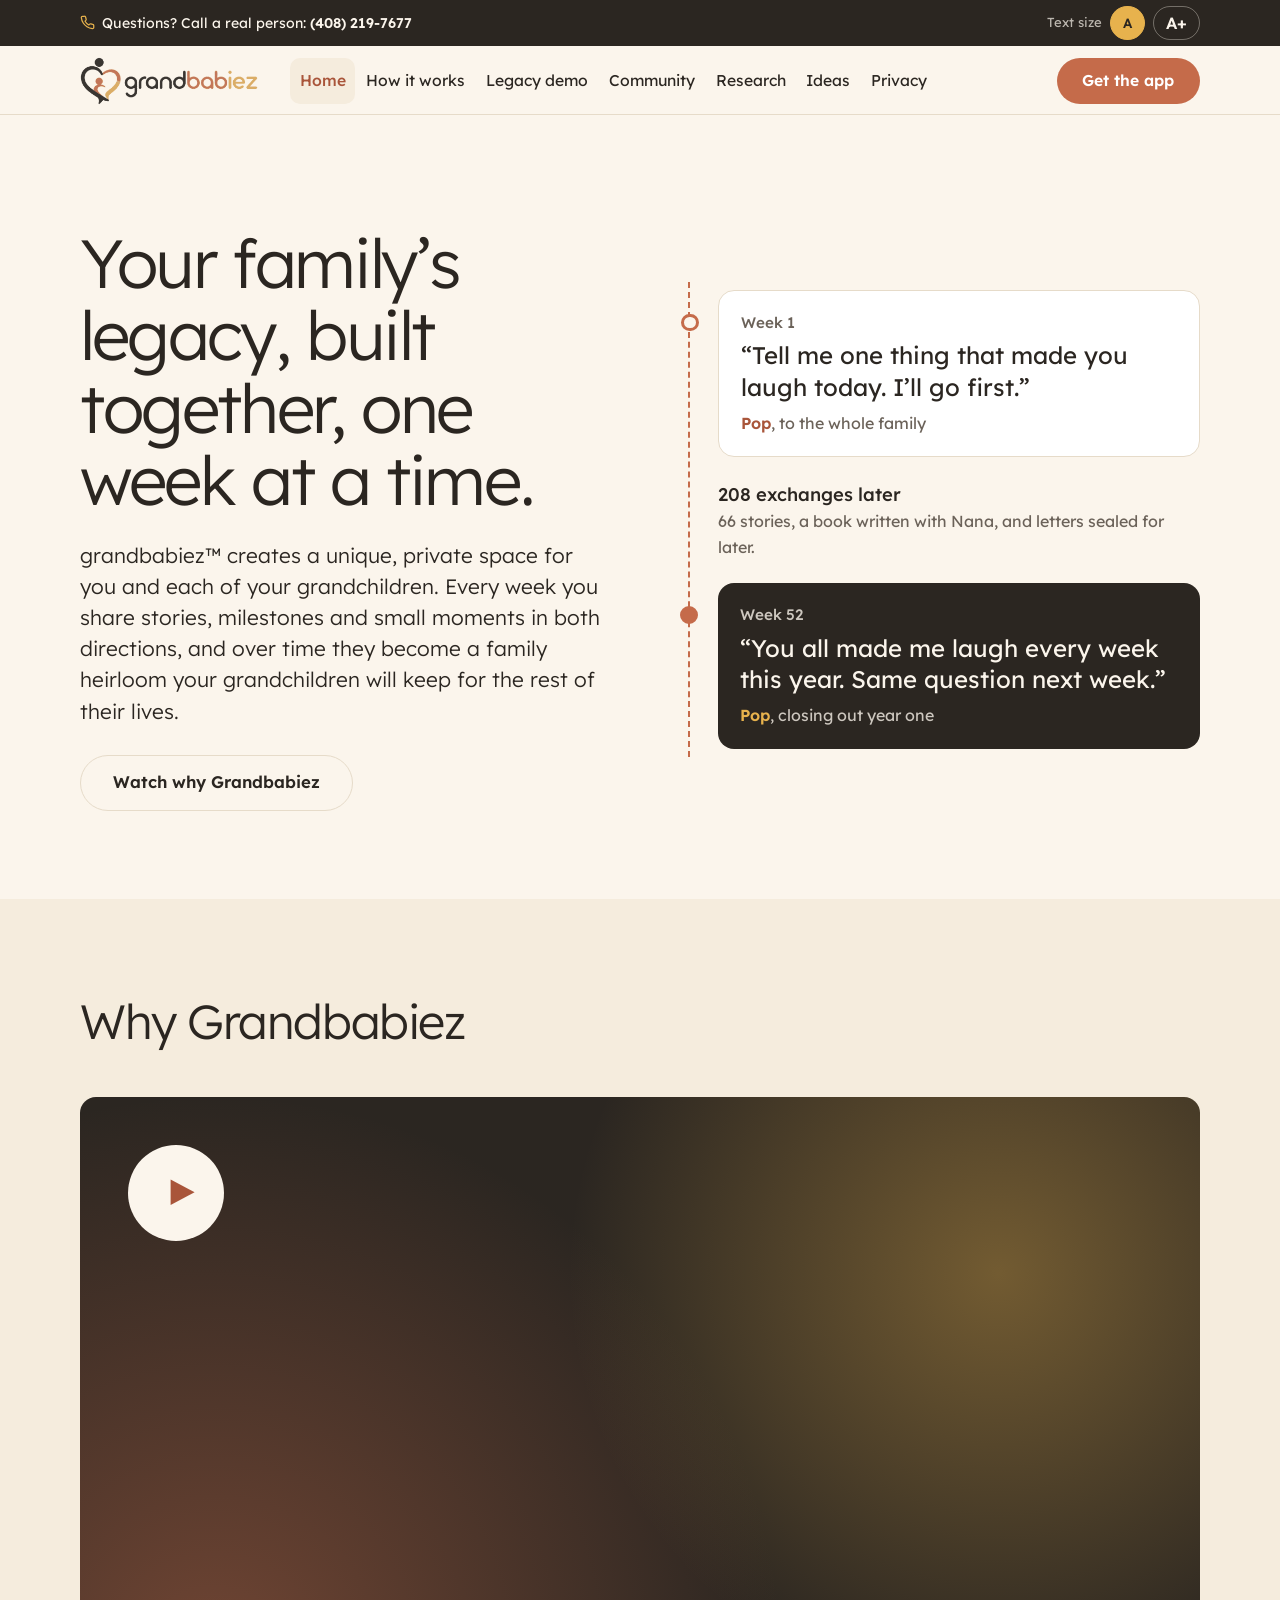
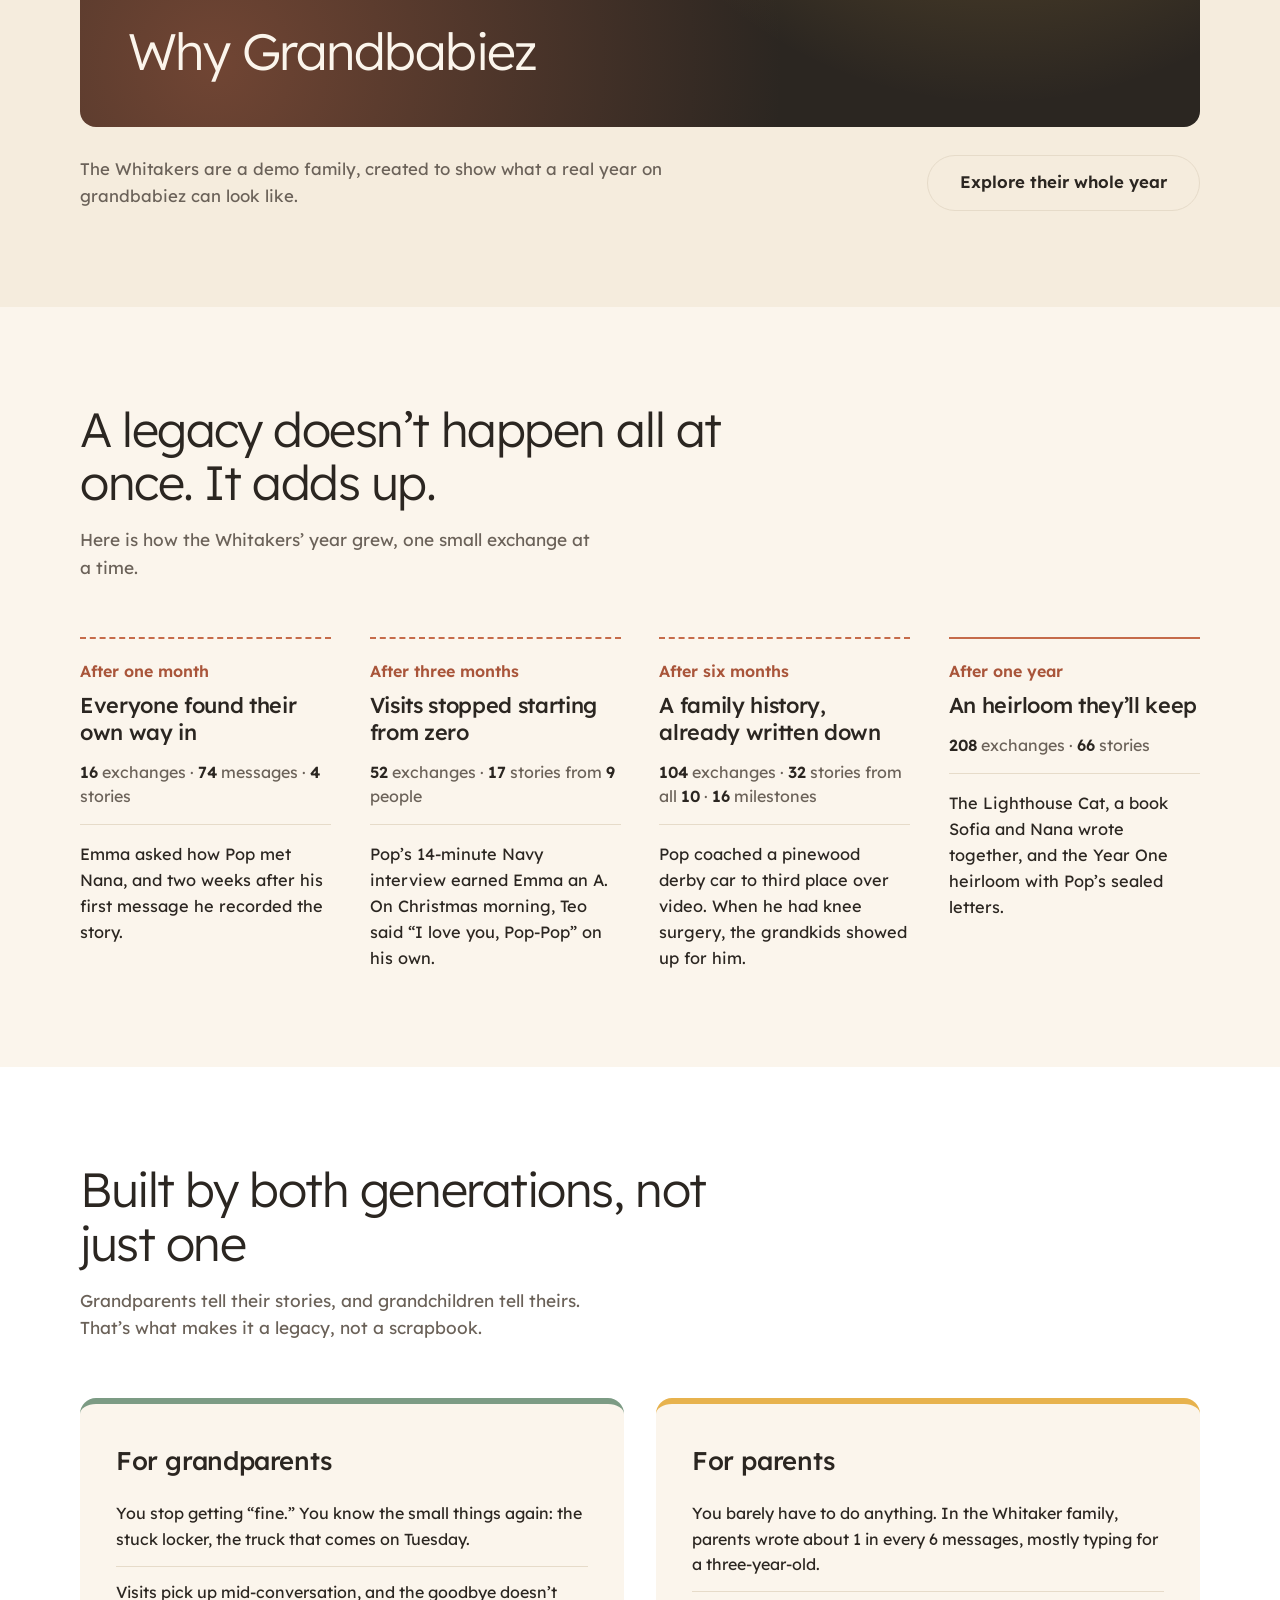
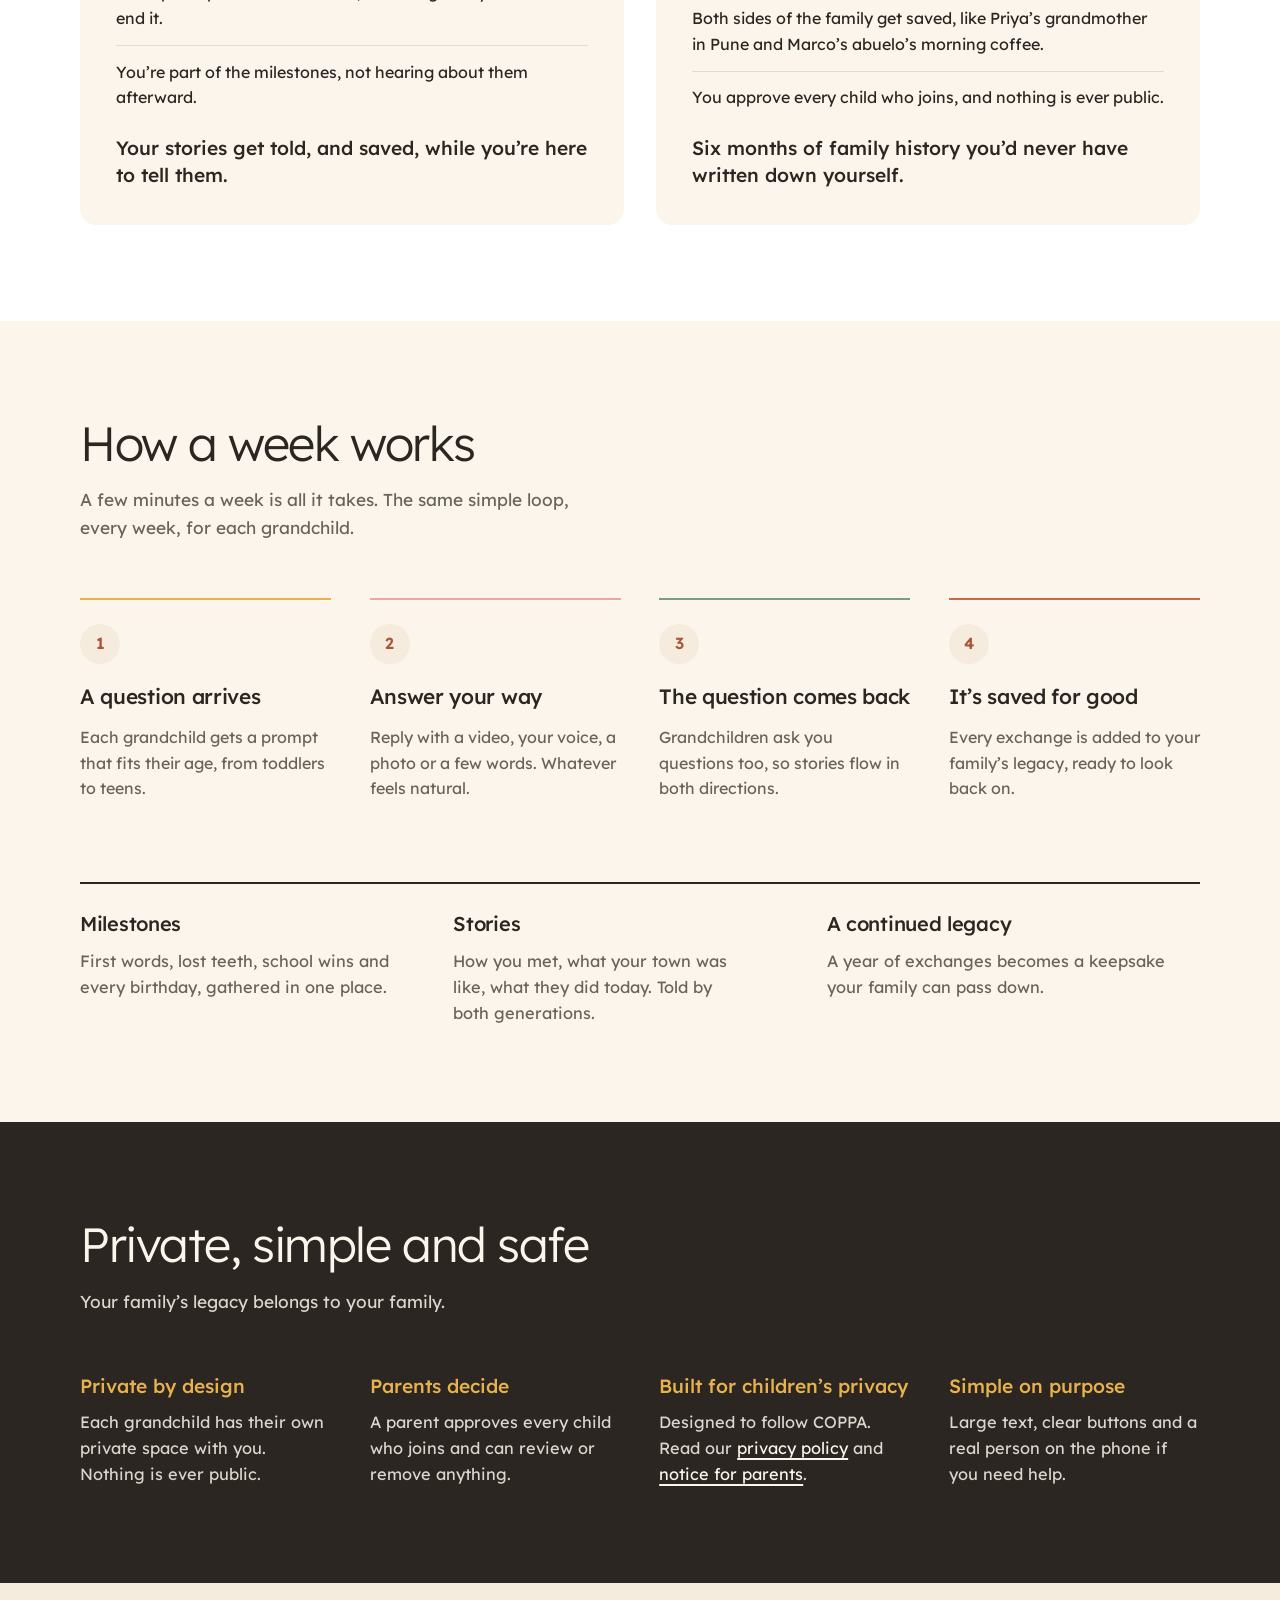
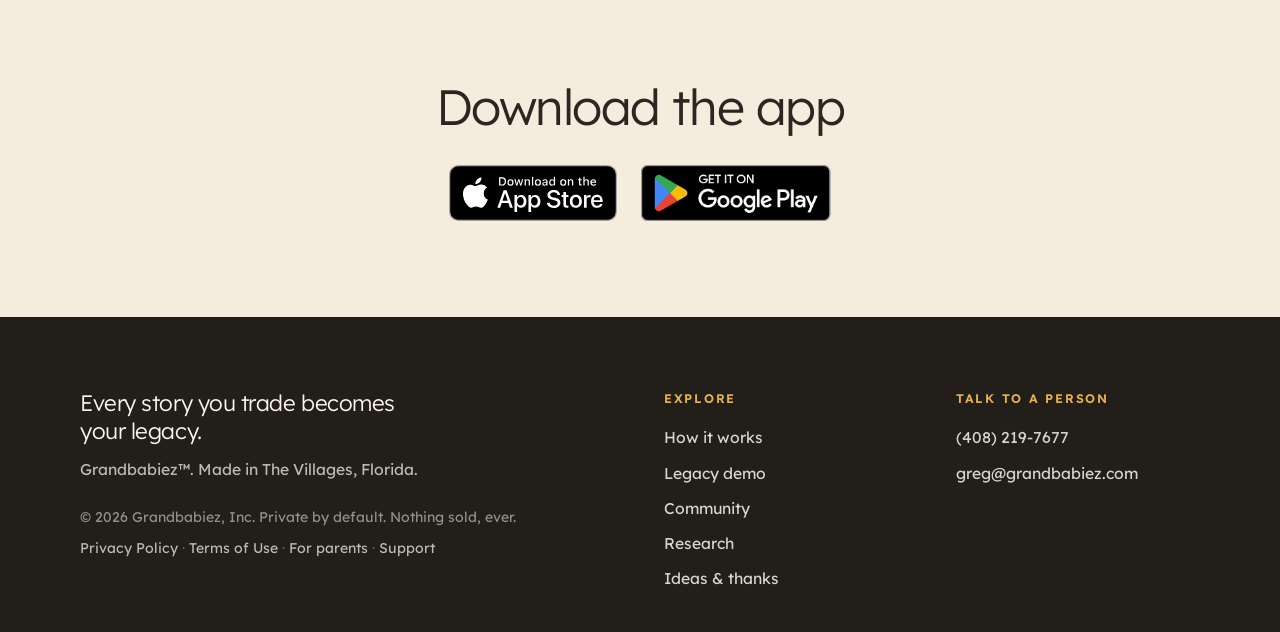
==== commit 9bd7ea34: "feat(website): add Get the app button to the header on all pages Links to the Download the app secti" ====
--- a/index.html
+++ b/index.html
@@ -43,6 +43,7 @@
     </a>
     <div style="display:flex; align-items:center; gap:0.6rem; flex-shrink:0;">
       <button type="button" id="menu-btn" aria-expanded="false" aria-controls="gb-nav" style="min-height:46px; padding:0.35rem 1.1rem; border-radius:999px; border:1.5px solid #E6DBC9; background:transparent; color:#2B2621; font-weight:600; font-size:0.92rem; cursor:pointer;">Menu</button>
+      <a class="btn-primary" href="index.html#get-the-app" style="display:inline-flex; align-items:center; min-height:46px; padding:0.5rem 1.6rem; border-radius:999px; background:#C56B4A; color:#fff; text-decoration:none; font-weight:600; font-size:0.98rem;">Get the app</a>
     </div>
   </div>
   <div id="gb-navwrap" style="max-width:78rem; margin:0 auto; padding:0 clamp(1.25rem,5vw,4rem) 0.5rem;">
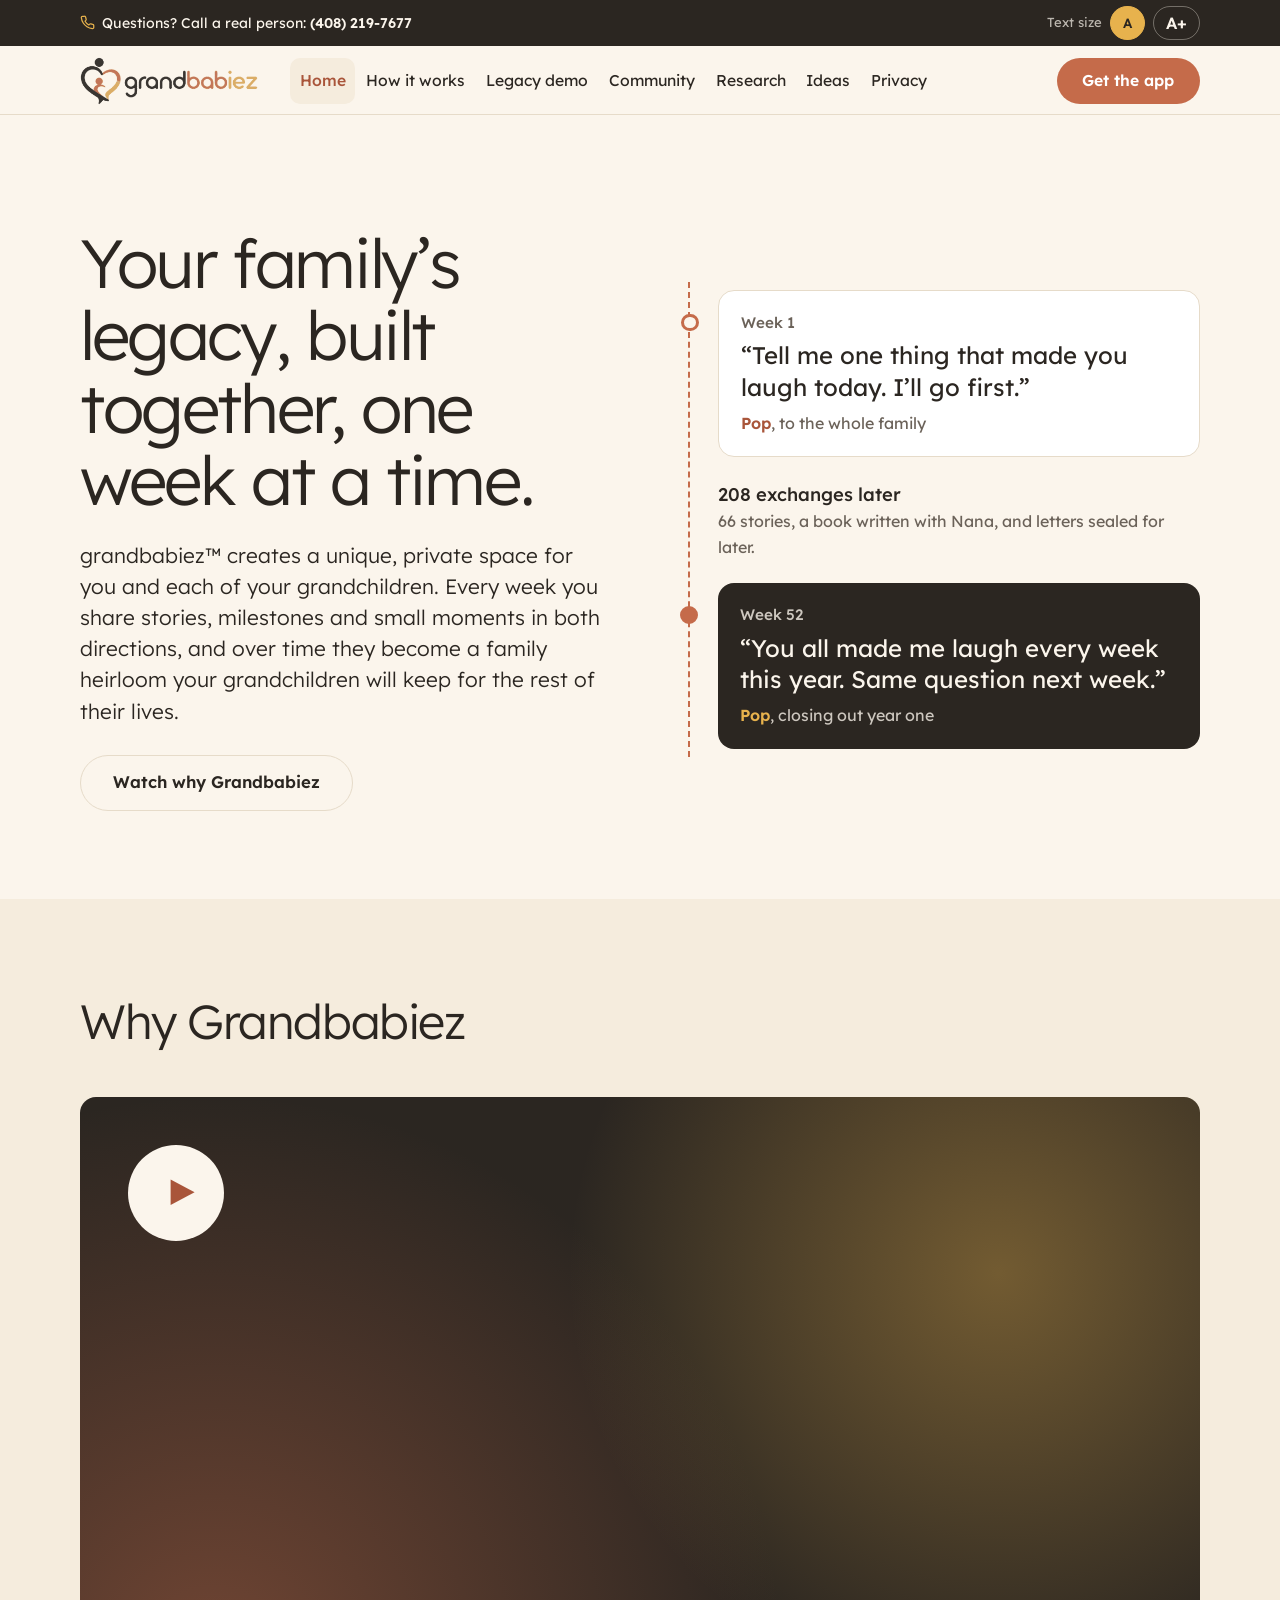
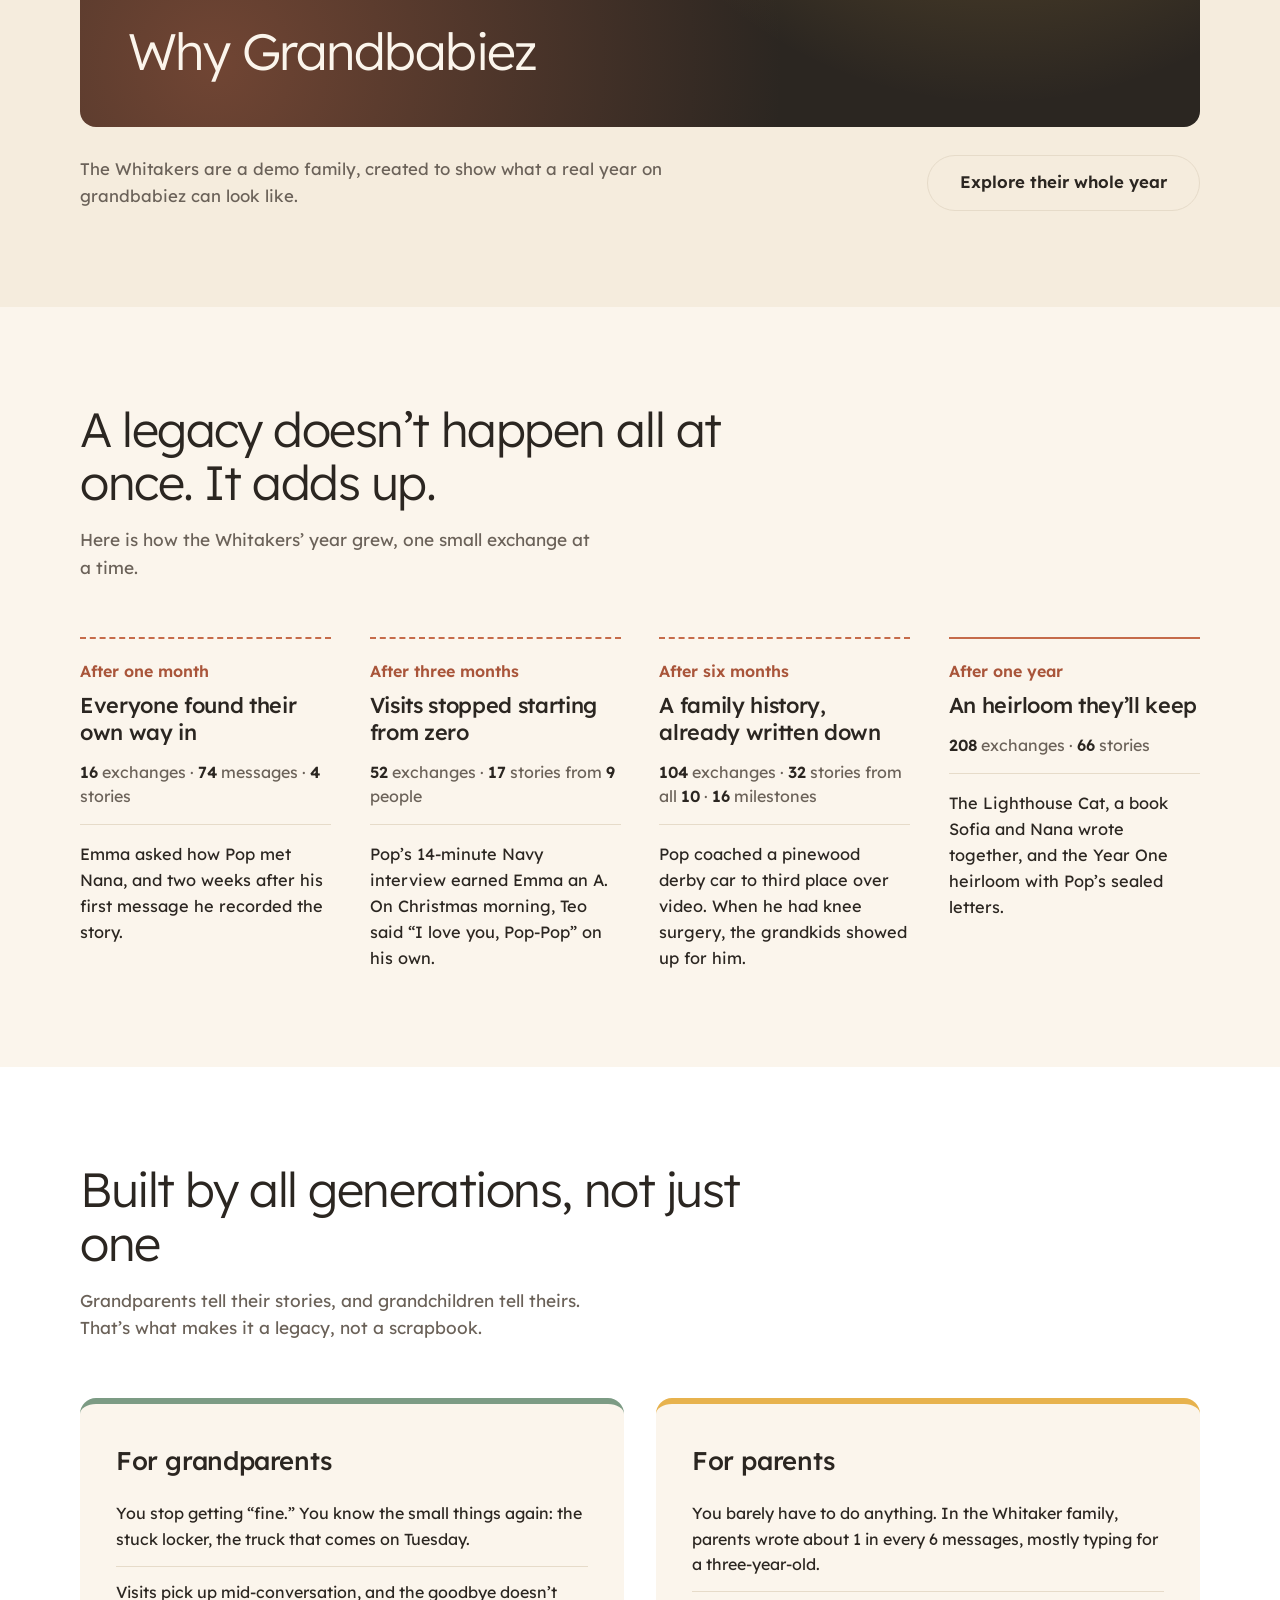
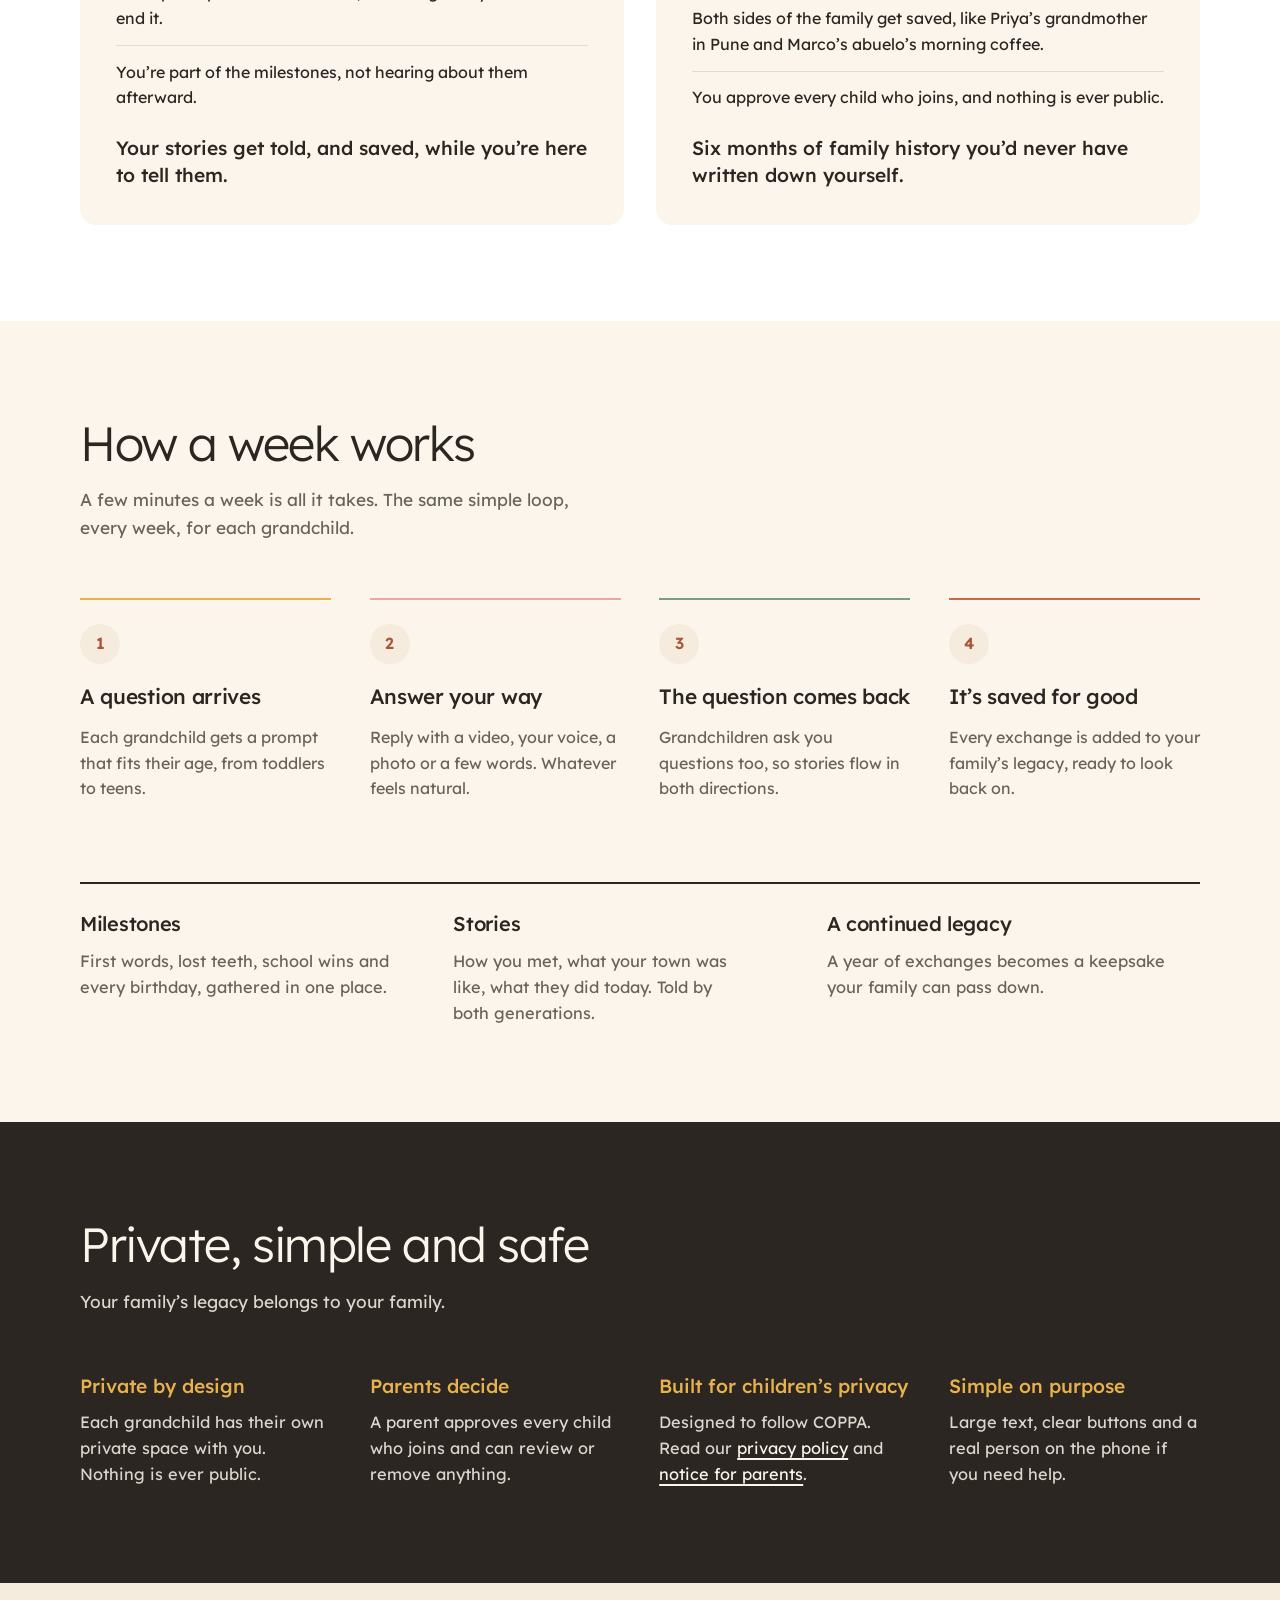
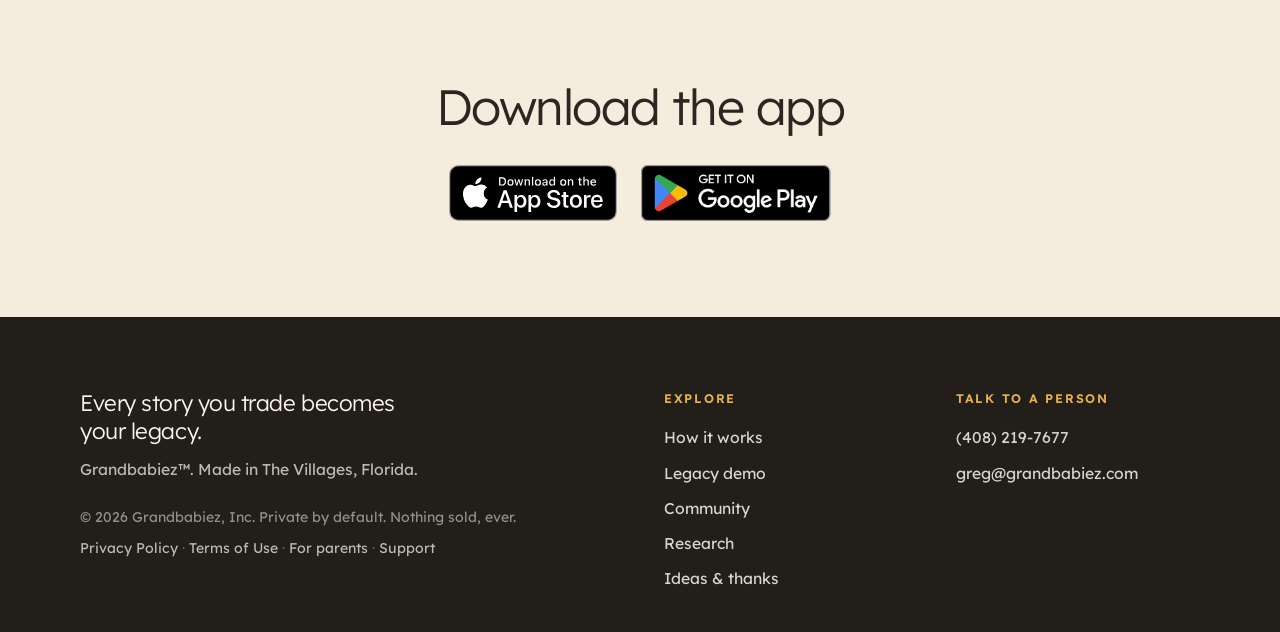
==== commit 4602102b: "fix(homepage): say 'all generations' and keep YouTube captions off by default Co-Authored-By: Claude" ====
--- a/index.html
+++ b/index.html
@@ -148,7 +148,7 @@
     <section aria-labelledby="together-title" style="background:#FFFFFF;">
       <div style="max-width:78rem; margin:0 auto; padding:clamp(3.5rem,8vw,6rem) clamp(1.25rem,5vw,4rem);">
         <div style="max-width:44rem; margin-bottom:clamp(2.5rem,5vw,3.5rem);">
-          <h2 id="together-title" style="margin:0 0 1rem; font-weight:300; font-size:clamp(2rem,4.2vw,3rem); line-height:1.12; letter-spacing:-0.03em; max-width:24ch;">Built by both generations, not just one</h2>
+          <h2 id="together-title" style="margin:0 0 1rem; font-weight:300; font-size:clamp(2rem,4.2vw,3rem); line-height:1.12; letter-spacing:-0.03em; max-width:24ch;">Built by all generations, not just one</h2>
           <p style="margin:0; font-size:1.08rem; color:#6B6259; max-width:54ch; text-wrap:pretty;">Grandparents tell their stories, and grandchildren tell theirs. That&rsquo;s what makes it a legacy, not a scrapbook.</p>
         </div>
         <div style="display:grid; grid-template-columns:repeat(auto-fit,minmax(min(100%,22rem),1fr)); gap:clamp(1.25rem,3vw,2rem);">
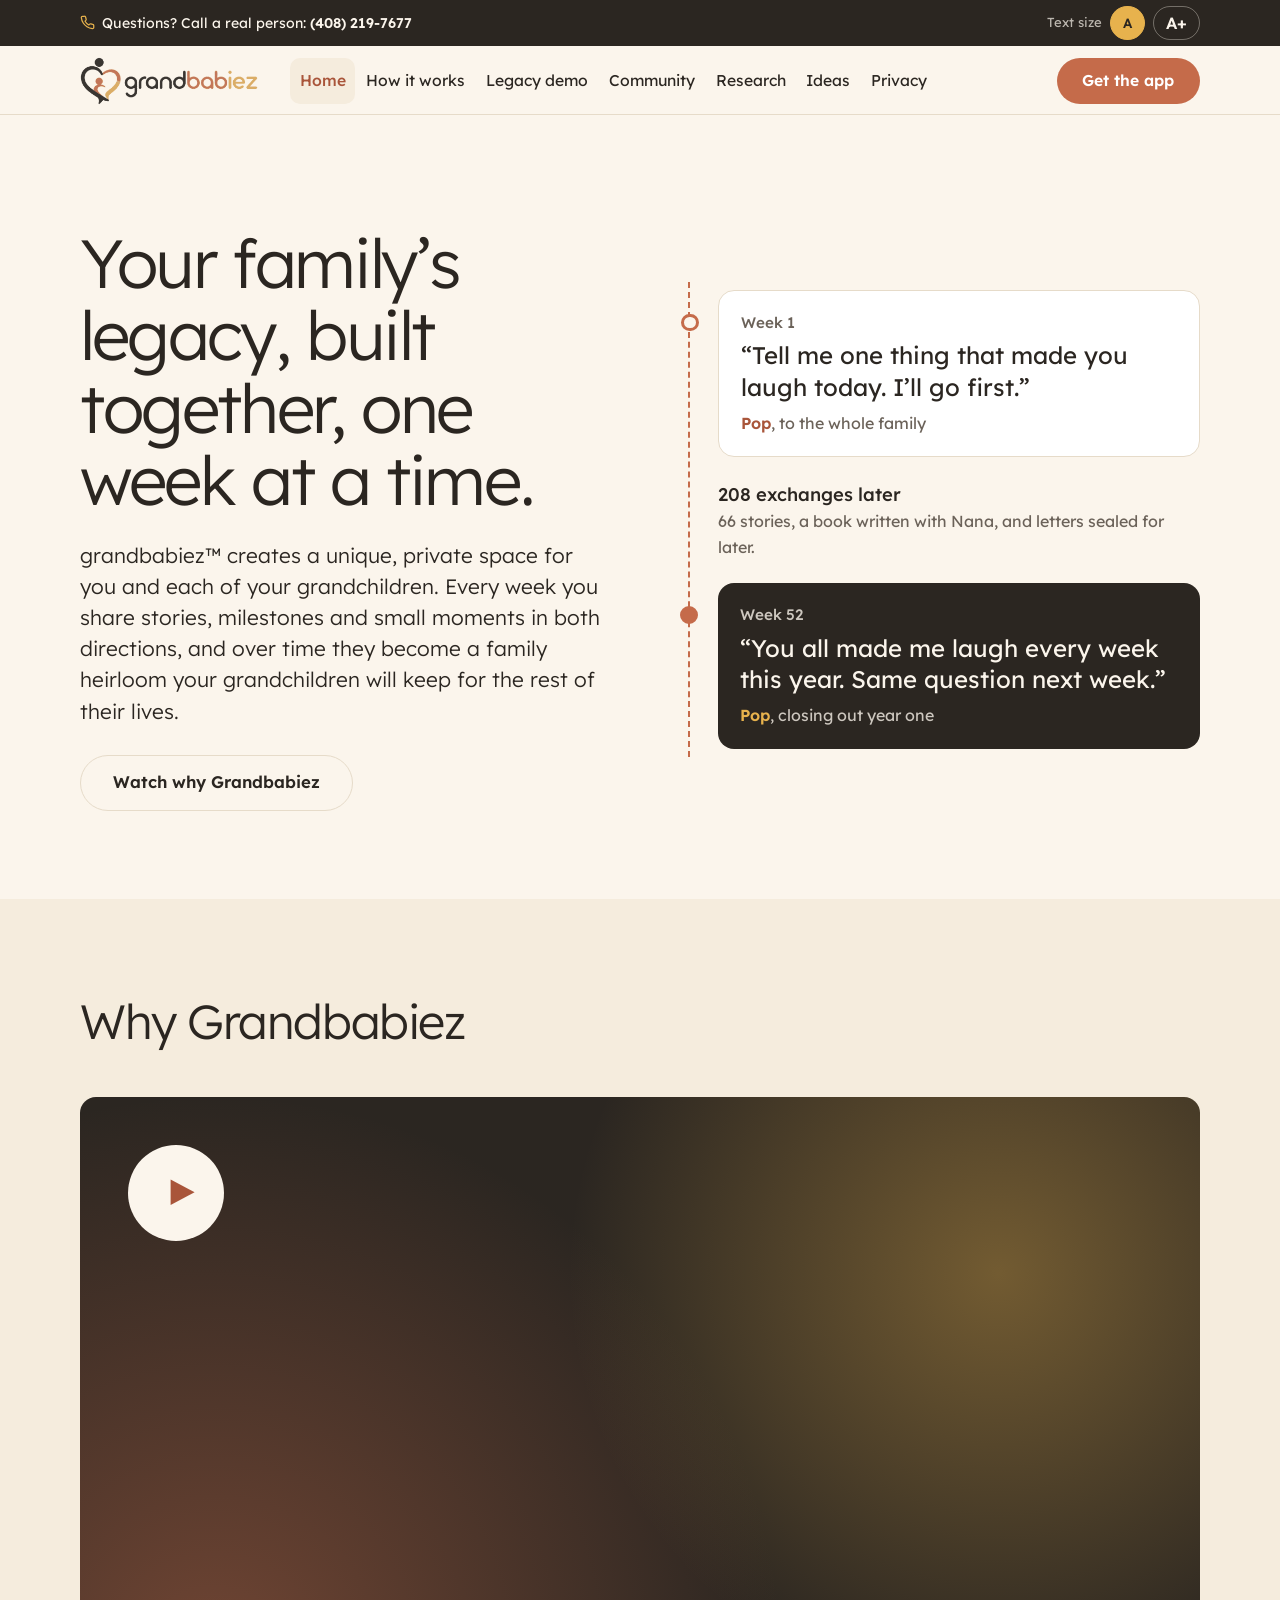
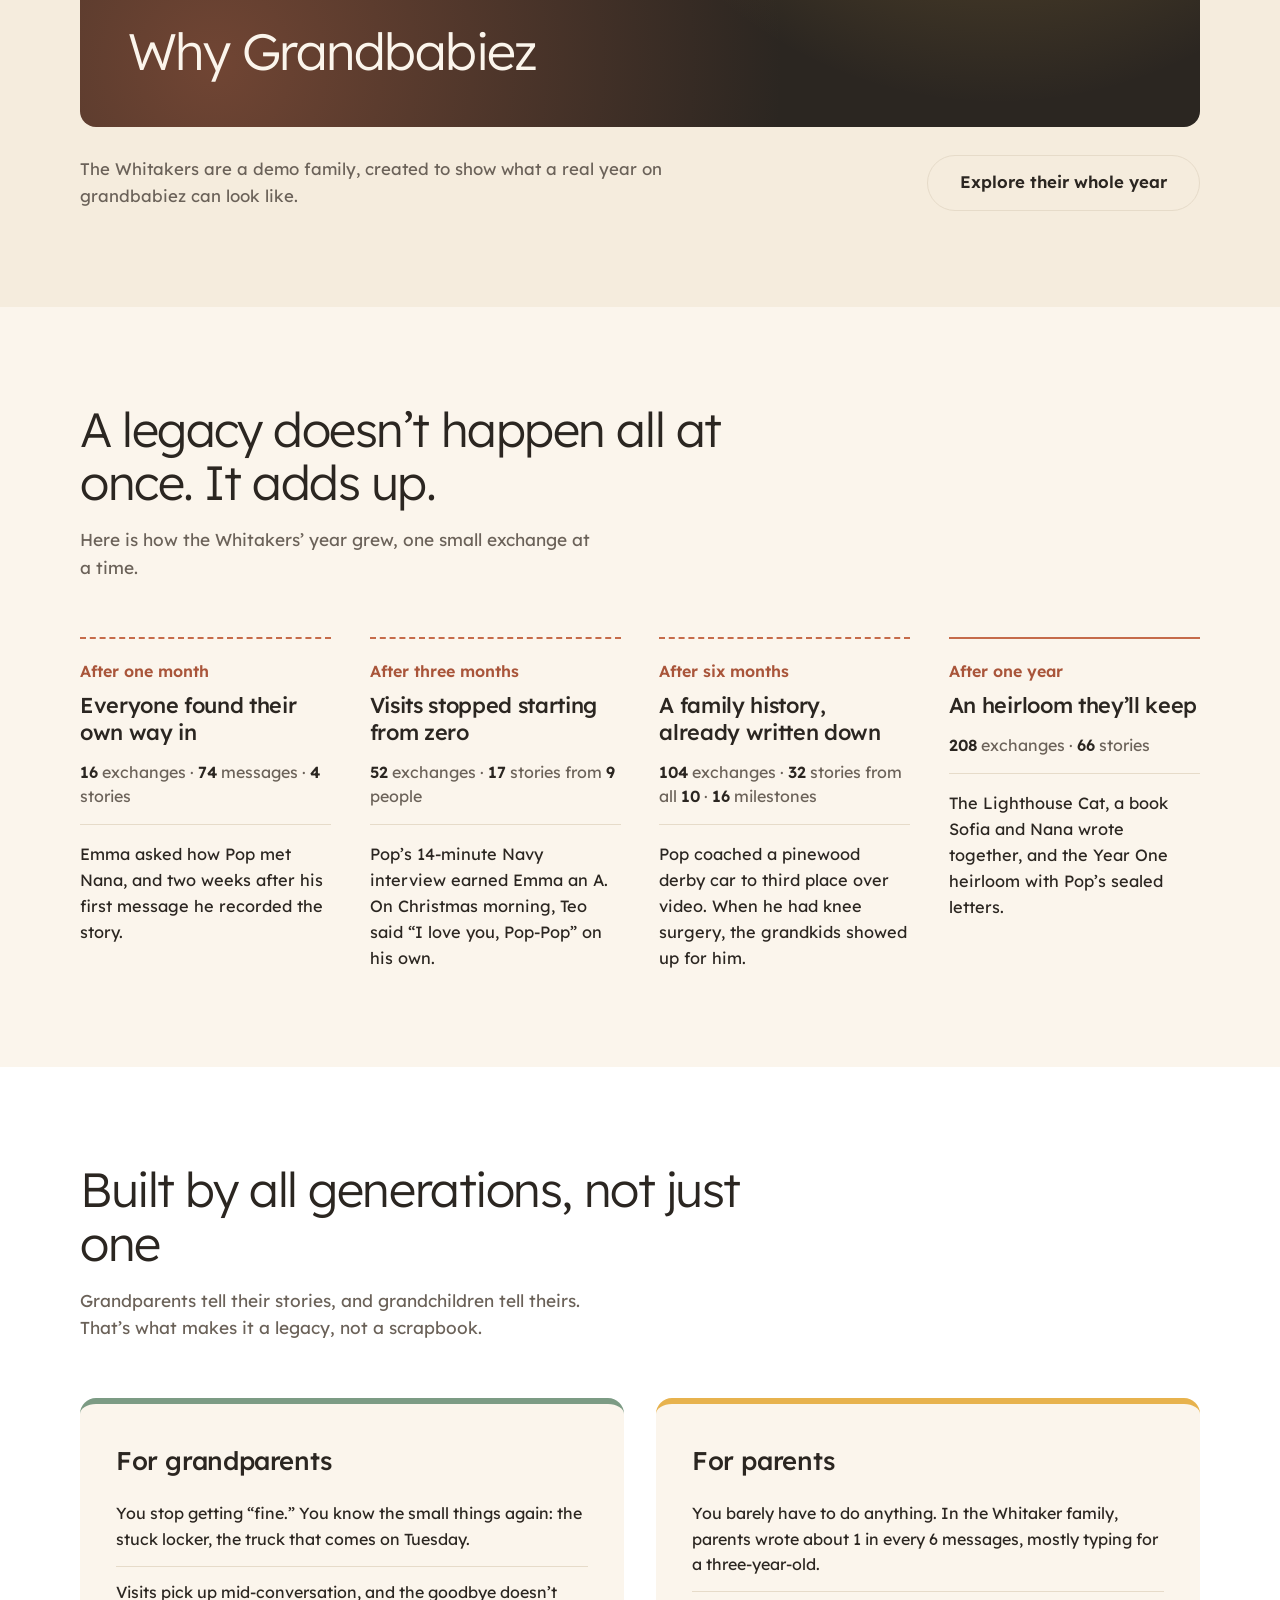
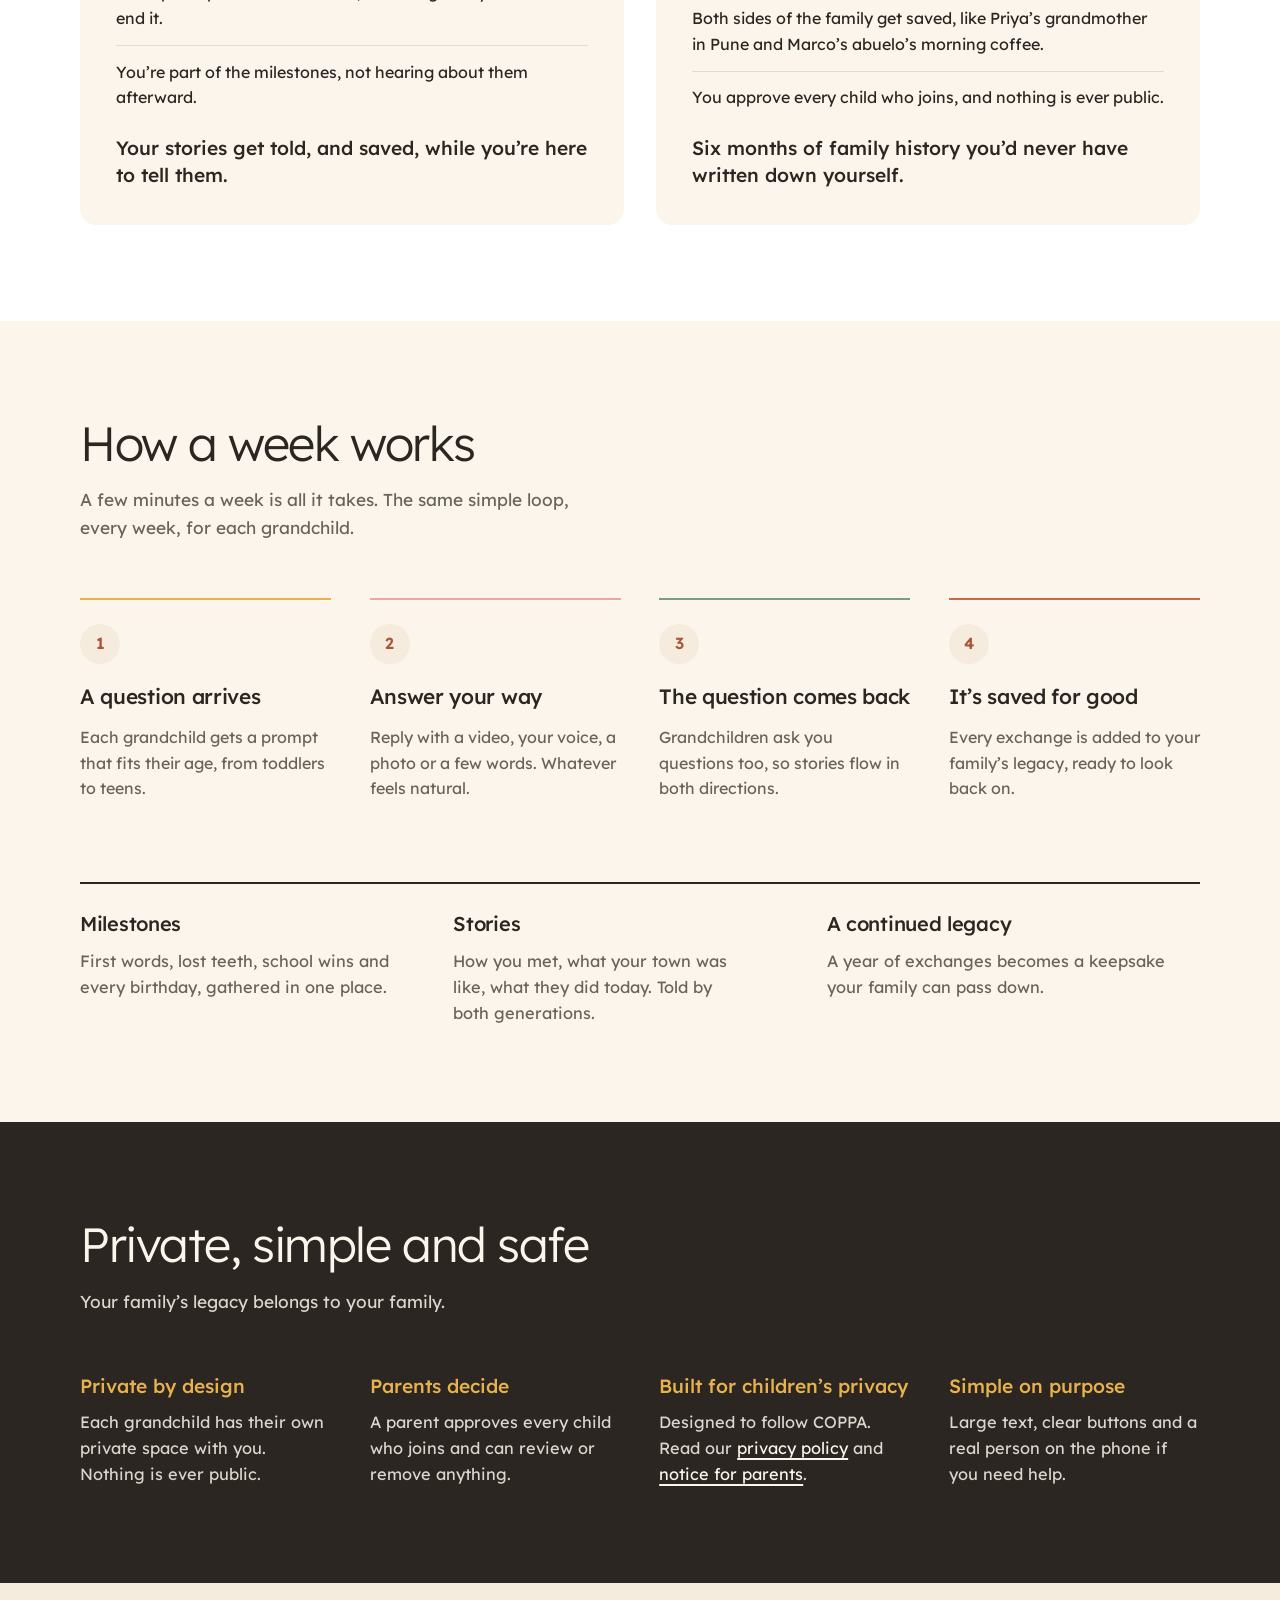
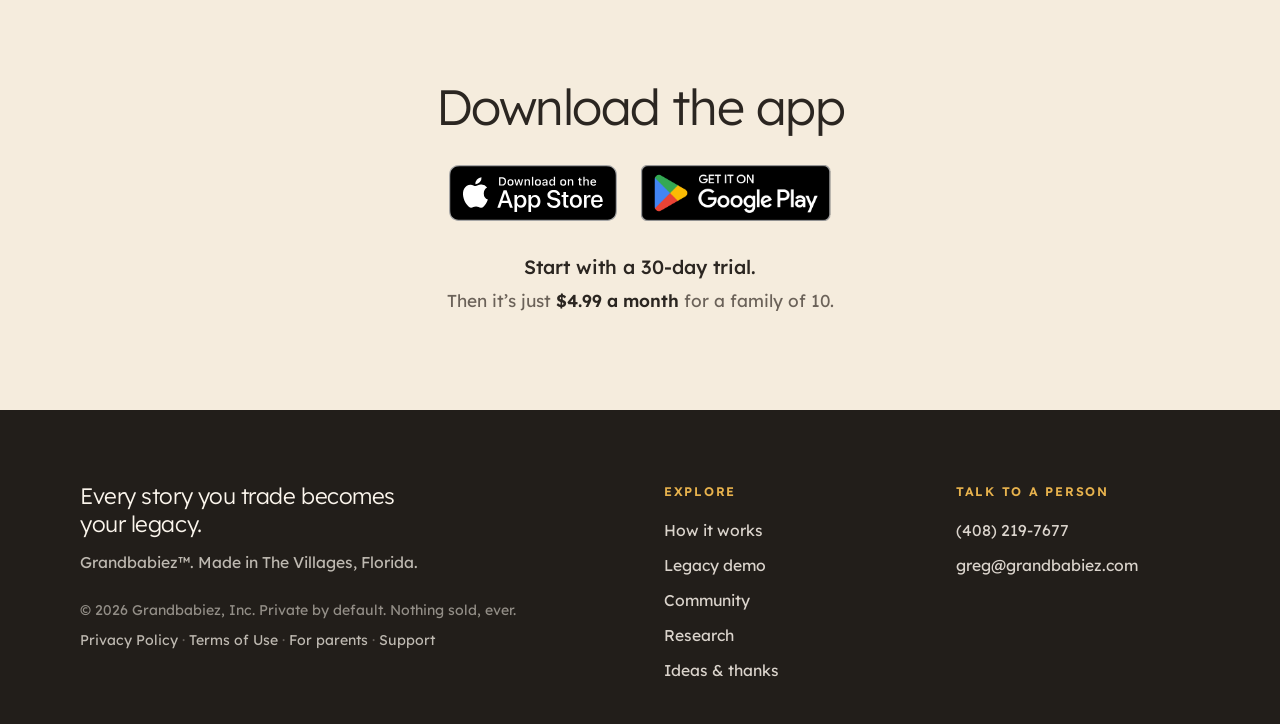
==== commit fcb9e181: "feat(homepage): add 30-day trial and $4.99/month price under the app badges Co-Authored-By: Claude S" ====
--- a/index.html
+++ b/index.html
@@ -232,6 +232,8 @@
           <a href="https://apps.apple.com/us/app/grandbabiez-stories-smiles/id6816963487" target="_blank" rel="noopener noreferrer" aria-label="Download Grandbabiez on the App Store" style="display:inline-flex; align-items:center; min-height:56px;"><img src="assets/app-store-badge.svg" alt="Download on the App Store" width="168" height="56" style="display:block; height:56px; width:auto;"></a>
           <a href="https://play.google.com/store/apps/details?id=com.grandbabiez.mobile" target="_blank" rel="noopener noreferrer" aria-label="Get Grandbabiez on Google Play" style="display:inline-flex; align-items:center; min-height:56px;"><img src="assets/google-play-badge.png" alt="Get it on Google Play" width="190" height="56" style="display:block; height:56px; width:auto;"></a>
         </div>
+        <p style="margin:2rem auto 0; max-width:34rem; font-size:1.2rem; line-height:1.5; font-weight:500; color:#2B2621; text-wrap:balance;">Start with a 30-day trial.</p>
+        <p style="margin:0.35rem auto 0; max-width:34rem; font-size:1.08rem; line-height:1.5; color:#6B6259; text-wrap:balance;">Then it&rsquo;s just <strong style="font-weight:600; color:#2B2621;">$4.99 a month</strong> for a family of 10.</p>
       </div>
     </section>
 
